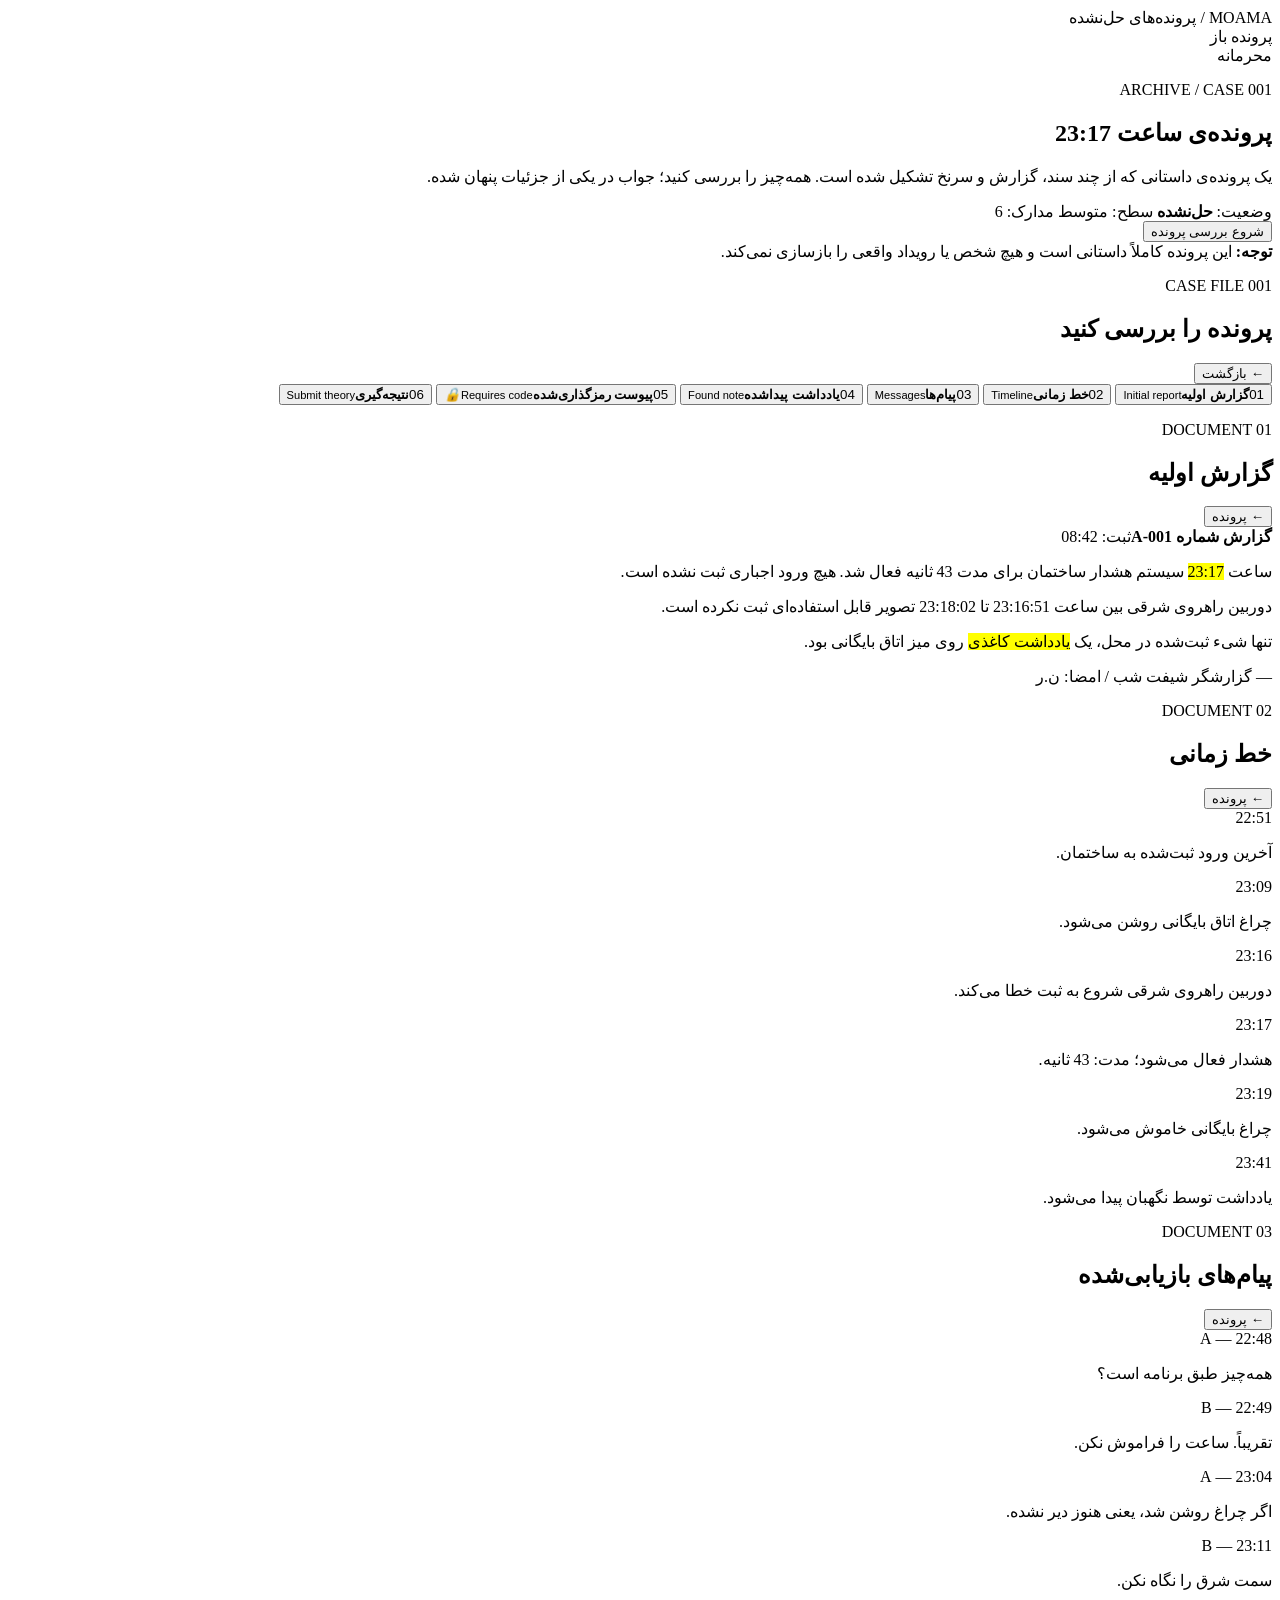
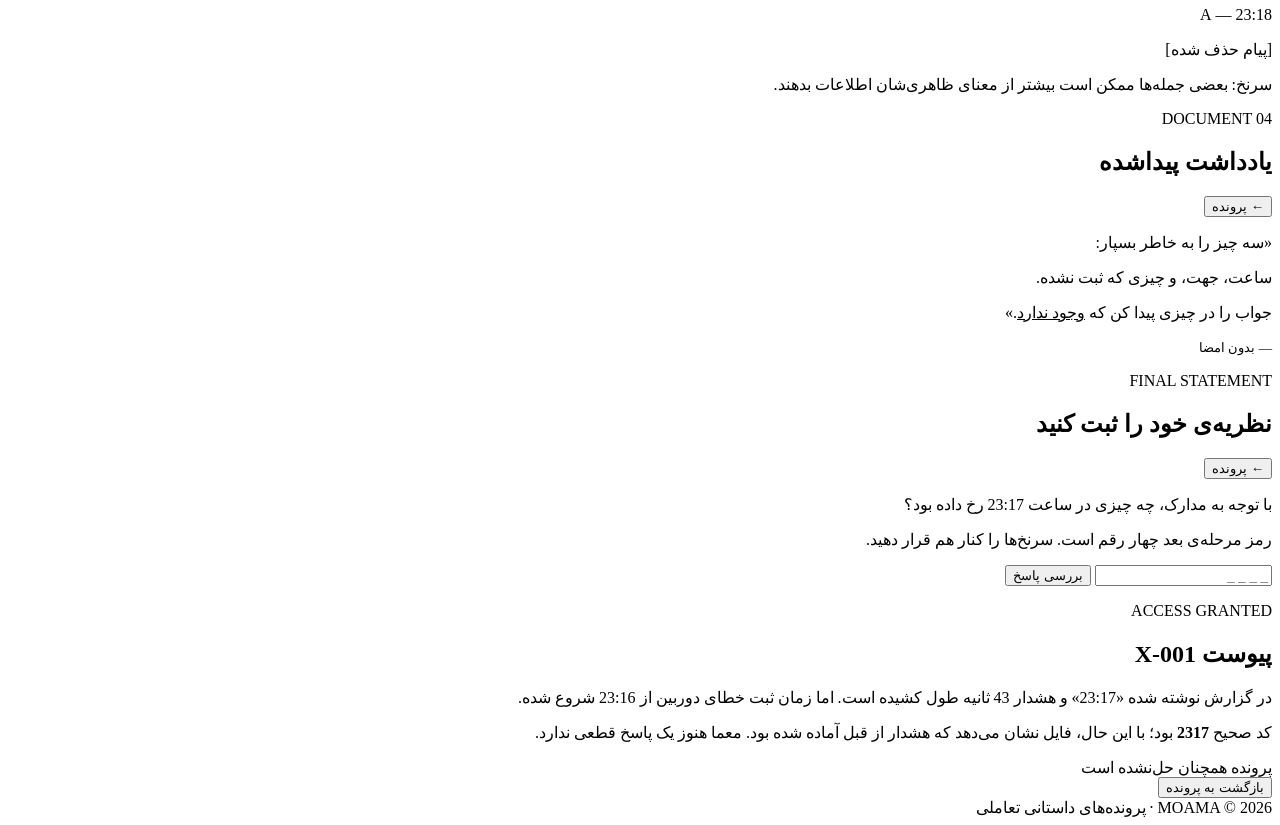
==== index.html @ ef878d6c "Create main case-file game page" ====
<!doctype html>
<html lang="fa" dir="rtl">
<head>
  <meta charset="utf-8">
  <meta name="viewport" content="width=device-width, initial-scale=1">
  <meta name="theme-color" content="#0b0d10">
  <title>معمای حل‌نشده — پرونده 001</title>
  <link rel="stylesheet" href="assets/css/style.css">
</head>
<body>
  <div class="noise"></div>
  <header class="topbar">
    <div class="brand">MOAMA<span> / پرونده‌های حل‌نشده</span></div>
    <div class="case-status"><i></i> پرونده باز</div>
  </header>

  <main class="app">
    <section id="home" class="view active">
      <div class="folder-hero">
        <div class="stamp">محرمانه</div>
        <p class="eyebrow">ARCHIVE / CASE 001</p>
        <h1>پرونده‌ی <strong>ساعت 23:17</strong></h1>
        <p class="lead">یک پرونده‌ی داستانی که از چند سند، گزارش و سرنخ تشکیل شده است. همه‌چیز را بررسی کنید؛ جواب در یکی از جزئیات پنهان شده.</p>
        <div class="case-meta">
          <span>وضعیت: <b>حل‌نشده</b></span>
          <span>سطح: متوسط</span>
          <span>مدارک: 6</span>
        </div>
        <button class="primary" data-open="overview">شروع بررسی پرونده</button>
      </div>
      <div class="warning"><b>توجه:</b> این پرونده کاملاً داستانی است و هیچ شخص یا رویداد واقعی را بازسازی نمی‌کند.</div>
    </section>

    <section id="overview" class="view">
      <div class="section-head"><div><p class="eyebrow">CASE FILE 001</p><h2>پرونده را بررسی کنید</h2></div><button class="ghost" data-open="home">← بازگشت</button></div>
      <div class="evidence-grid">
        <button class="evidence" data-open="report"><span>01</span><b>گزارش اولیه</b><small>Initial report</small></button>
        <button class="evidence" data-open="timeline"><span>02</span><b>خط زمانی</b><small>Timeline</small></button>
        <button class="evidence" data-open="messages"><span>03</span><b>پیام‌ها</b><small>Messages</small></button>
        <button class="evidence" data-open="photo"><span>04</span><b>یادداشت پیدا‌شده</b><small>Found note</small></button>
        <button class="evidence locked" id="lockedEvidence"><span>05</span><b>پیوست رمزگذاری‌شده</b><small>Requires code</small><em>🔒</em></button>
        <button class="evidence" data-open="solve"><span>06</span><b>نتیجه‌گیری</b><small>Submit theory</small></button>
      </div>
    </section>

    <section id="report" class="view document-view">
      <div class="section-head"><div><p class="eyebrow">DOCUMENT 01</p><h2>گزارش اولیه</h2></div><button class="ghost" data-open="overview">← پرونده</button></div>
      <article class="paper"><div class="paper-head"><b>گزارش شماره 001-A</b><span>ثبت: 08:42</span></div>
        <p>ساعت <mark>23:17</mark> سیستم هشدار ساختمان برای مدت 43 ثانیه فعال شد. هیچ ورود اجباری ثبت نشده است.</p>
        <p>دوربین راهروی شرقی بین ساعت 23:16:51 تا 23:18:02 تصویر قابل استفاده‌ای ثبت نکرده است.</p>
        <p>تنها شیء ثبت‌شده در محل، یک <mark>یادداشت کاغذی</mark> روی میز اتاق بایگانی بود.</p>
        <div class="signature">— گزارشگر شیفت شب / امضا: ن.ر</div>
      </article>
    </section>

    <section id="timeline" class="view">
      <div class="section-head"><div><p class="eyebrow">DOCUMENT 02</p><h2>خط زمانی</h2></div><button class="ghost" data-open="overview">← پرونده</button></div>
      <div class="timeline">
        <div><time>22:51</time><p>آخرین ورود ثبت‌شده به ساختمان.</p></div>
        <div><time>23:09</time><p>چراغ اتاق بایگانی روشن می‌شود.</p></div>
        <div><time>23:16</time><p>دوربین راهروی شرقی شروع به ثبت خطا می‌کند.</p></div>
        <div class="important"><time>23:17</time><p>هشدار فعال می‌شود؛ مدت: 43 ثانیه.</p></div>
        <div><time>23:19</time><p>چراغ بایگانی خاموش می‌شود.</p></div>
        <div><time>23:41</time><p>یادداشت توسط نگهبان پیدا می‌شود.</p></div>
      </div>
    </section>

    <section id="messages" class="view">
      <div class="section-head"><div><p class="eyebrow">DOCUMENT 03</p><h2>پیام‌های بازیابی‌شده</h2></div><button class="ghost" data-open="overview">← پرونده</button></div>
      <div class="chat">
        <div class="msg"><span>22:48 — A</span><p>همه‌چیز طبق برنامه است؟</p></div>
        <div class="msg reply"><span>22:49 — B</span><p>تقریباً. ساعت را فراموش نکن.</p></div>
        <div class="msg"><span>23:04 — A</span><p>اگر چراغ روشن شد، یعنی هنوز دیر نشده.</p></div>
        <div class="msg reply"><span>23:11 — B</span><p>سمت شرق را نگاه نکن.</p></div>
        <div class="msg deleted"><span>23:18 — A</span><p>[پیام حذف شده]</p></div>
      </div>
      <p class="hint">سرنخ: بعضی جمله‌ها ممکن است بیشتر از معنای ظاهری‌شان اطلاعات بدهند.</p>
    </section>

    <section id="photo" class="view">
      <div class="section-head"><div><p class="eyebrow">DOCUMENT 04</p><h2>یادداشت پیدا‌شده</h2></div><button class="ghost" data-open="overview">← پرونده</button></div>
      <div class="note-card">
        <div class="hand-note">
          <p>«سه چیز را به خاطر بسپار:</p>
          <p>ساعت، جهت، و چیزی که ثبت نشده.</p>
          <p>جواب را در چیزی پیدا کن که <u>وجود ندارد</u>.»</p>
          <small>— بدون امضا</small>
        </div>
      </div>
    </section>

    <section id="solve" class="view">
      <div class="section-head"><div><p class="eyebrow">FINAL STATEMENT</p><h2>نظریه‌ی خود را ثبت کنید</h2></div><button class="ghost" data-open="overview">← پرونده</button></div>
      <div class="solve-box">
        <p>با توجه به مدارک، چه چیزی در ساعت 23:17 رخ داده بود؟</p>
        <p class="muted">رمز مرحله‌ی بعد چهار رقم است. سرنخ‌ها را کنار هم قرار دهید.</p>
        <input id="answer" inputmode="numeric" maxlength="4" placeholder="_ _ _ _" autocomplete="off">
        <button class="primary" id="submitAnswer">بررسی پاسخ</button>
        <div id="result" class="result" aria-live="polite"></div>
      </div>
    </section>

    <section id="secret" class="view">
      <div class="secret-screen">
        <p class="eyebrow">ACCESS GRANTED</p>
        <h2>پیوست 001-X</h2>
        <p>در گزارش نوشته شده «23:17» و هشدار 43 ثانیه طول کشیده است. اما زمان ثبت خطای دوربین از 23:16 شروع شده.</p>
        <p>کد صحیح <b>2317</b> بود؛ با این حال، فایل نشان می‌دهد که هشدار از قبل آماده شده بود. معما هنوز یک پاسخ قطعی ندارد.</p>
        <div class="final-stamp">پرونده همچنان حل‌نشده است</div>
        <button class="ghost" data-open="overview">بازگشت به پرونده</button>
      </div>
    </section>
  </main>

  <footer>MOAMA © 2026 · پرونده‌های داستانی تعاملی</footer>
  <script src="assets/js/app.js"></script>
</body>
</html>
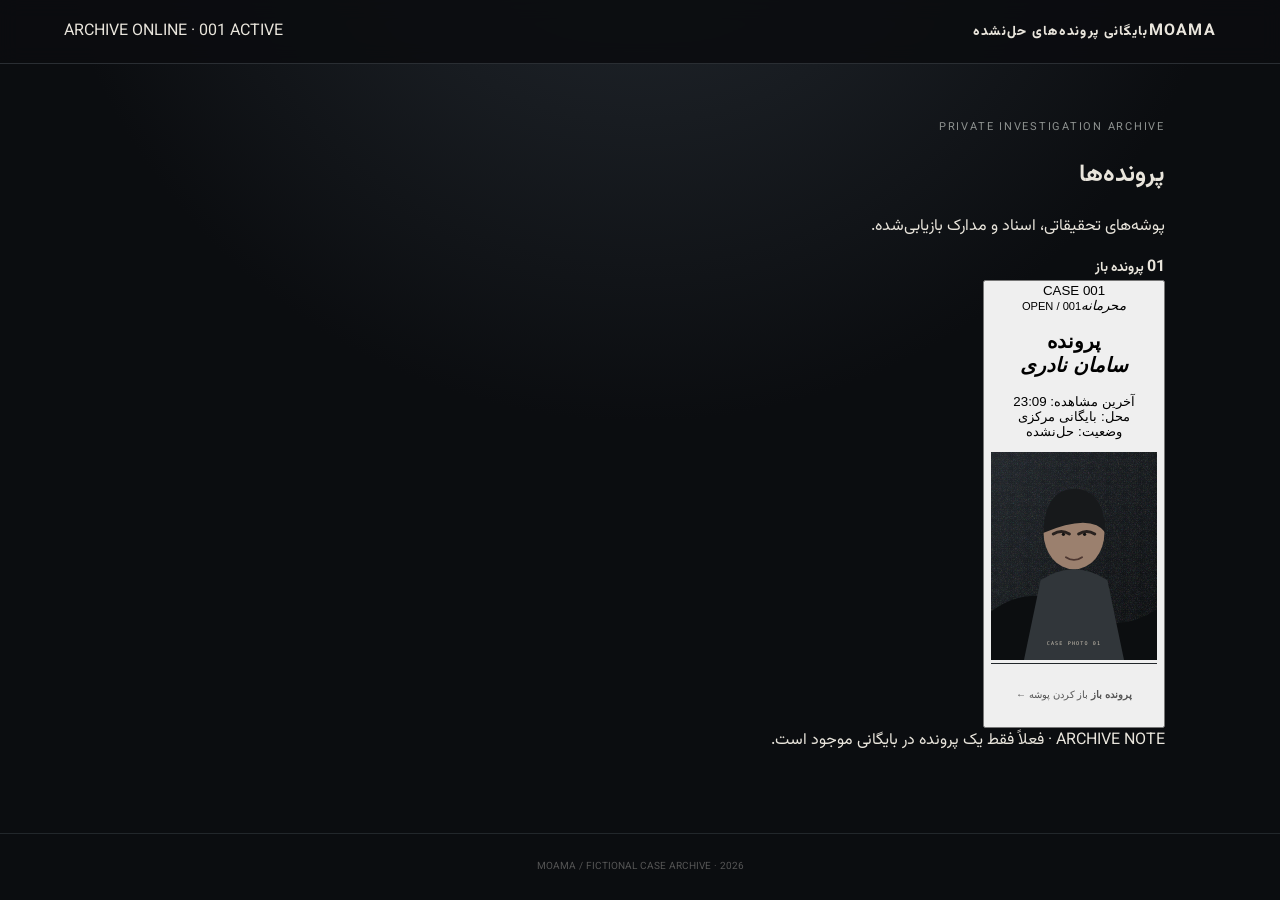
==== commit 93431ff0: "Rebuild MOAMA as a folder-based case archive" ====
--- a/index.html
+++ b/index.html
@@ -1,118 +1,13 @@
-<!doctype html>
-<html lang="fa" dir="rtl">
-<head>
-  <meta charset="utf-8">
-  <meta name="viewport" content="width=device-width, initial-scale=1">
-  <meta name="theme-color" content="#0b0d10">
-  <title>معمای حل‌نشده — پرونده 001</title>
-  <link rel="stylesheet" href="assets/css/style.css">
-</head>
-<body>
-  <div class="noise"></div>
-  <header class="topbar">
-    <div class="brand">MOAMA<span> / پرونده‌های حل‌نشده</span></div>
-    <div class="case-status"><i></i> پرونده باز</div>
-  </header>
-
-  <main class="app">
-    <section id="home" class="view active">
-      <div class="folder-hero">
-        <div class="stamp">محرمانه</div>
-        <p class="eyebrow">ARCHIVE / CASE 001</p>
-        <h1>پرونده‌ی <strong>ساعت 23:17</strong></h1>
-        <p class="lead">یک پرونده‌ی داستانی که از چند سند، گزارش و سرنخ تشکیل شده است. همه‌چیز را بررسی کنید؛ جواب در یکی از جزئیات پنهان شده.</p>
-        <div class="case-meta">
-          <span>وضعیت: <b>حل‌نشده</b></span>
-          <span>سطح: متوسط</span>
-          <span>مدارک: 6</span>
-        </div>
-        <button class="primary" data-open="overview">شروع بررسی پرونده</button>
-      </div>
-      <div class="warning"><b>توجه:</b> این پرونده کاملاً داستانی است و هیچ شخص یا رویداد واقعی را بازسازی نمی‌کند.</div>
-    </section>
-
-    <section id="overview" class="view">
-      <div class="section-head"><div><p class="eyebrow">CASE FILE 001</p><h2>پرونده را بررسی کنید</h2></div><button class="ghost" data-open="home">← بازگشت</button></div>
-      <div class="evidence-grid">
-        <button class="evidence" data-open="report"><span>01</span><b>گزارش اولیه</b><small>Initial report</small></button>
-        <button class="evidence" data-open="timeline"><span>02</span><b>خط زمانی</b><small>Timeline</small></button>
-        <button class="evidence" data-open="messages"><span>03</span><b>پیام‌ها</b><small>Messages</small></button>
-        <button class="evidence" data-open="photo"><span>04</span><b>یادداشت پیدا‌شده</b><small>Found note</small></button>
-        <button class="evidence locked" id="lockedEvidence"><span>05</span><b>پیوست رمزگذاری‌شده</b><small>Requires code</small><em>🔒</em></button>
-        <button class="evidence" data-open="solve"><span>06</span><b>نتیجه‌گیری</b><small>Submit theory</small></button>
-      </div>
-    </section>
-
-    <section id="report" class="view document-view">
-      <div class="section-head"><div><p class="eyebrow">DOCUMENT 01</p><h2>گزارش اولیه</h2></div><button class="ghost" data-open="overview">← پرونده</button></div>
-      <article class="paper"><div class="paper-head"><b>گزارش شماره 001-A</b><span>ثبت: 08:42</span></div>
-        <p>ساعت <mark>23:17</mark> سیستم هشدار ساختمان برای مدت 43 ثانیه فعال شد. هیچ ورود اجباری ثبت نشده است.</p>
-        <p>دوربین راهروی شرقی بین ساعت 23:16:51 تا 23:18:02 تصویر قابل استفاده‌ای ثبت نکرده است.</p>
-        <p>تنها شیء ثبت‌شده در محل، یک <mark>یادداشت کاغذی</mark> روی میز اتاق بایگانی بود.</p>
-        <div class="signature">— گزارشگر شیفت شب / امضا: ن.ر</div>
-      </article>
-    </section>
-
-    <section id="timeline" class="view">
-      <div class="section-head"><div><p class="eyebrow">DOCUMENT 02</p><h2>خط زمانی</h2></div><button class="ghost" data-open="overview">← پرونده</button></div>
-      <div class="timeline">
-        <div><time>22:51</time><p>آخرین ورود ثبت‌شده به ساختمان.</p></div>
-        <div><time>23:09</time><p>چراغ اتاق بایگانی روشن می‌شود.</p></div>
-        <div><time>23:16</time><p>دوربین راهروی شرقی شروع به ثبت خطا می‌کند.</p></div>
-        <div class="important"><time>23:17</time><p>هشدار فعال می‌شود؛ مدت: 43 ثانیه.</p></div>
-        <div><time>23:19</time><p>چراغ بایگانی خاموش می‌شود.</p></div>
-        <div><time>23:41</time><p>یادداشت توسط نگهبان پیدا می‌شود.</p></div>
-      </div>
-    </section>
-
-    <section id="messages" class="view">
-      <div class="section-head"><div><p class="eyebrow">DOCUMENT 03</p><h2>پیام‌های بازیابی‌شده</h2></div><button class="ghost" data-open="overview">← پرونده</button></div>
-      <div class="chat">
-        <div class="msg"><span>22:48 — A</span><p>همه‌چیز طبق برنامه است؟</p></div>
-        <div class="msg reply"><span>22:49 — B</span><p>تقریباً. ساعت را فراموش نکن.</p></div>
-        <div class="msg"><span>23:04 — A</span><p>اگر چراغ روشن شد، یعنی هنوز دیر نشده.</p></div>
-        <div class="msg reply"><span>23:11 — B</span><p>سمت شرق را نگاه نکن.</p></div>
-        <div class="msg deleted"><span>23:18 — A</span><p>[پیام حذف شده]</p></div>
-      </div>
-      <p class="hint">سرنخ: بعضی جمله‌ها ممکن است بیشتر از معنای ظاهری‌شان اطلاعات بدهند.</p>
-    </section>
-
-    <section id="photo" class="view">
-      <div class="section-head"><div><p class="eyebrow">DOCUMENT 04</p><h2>یادداشت پیدا‌شده</h2></div><button class="ghost" data-open="overview">← پرونده</button></div>
-      <div class="note-card">
-        <div class="hand-note">
-          <p>«سه چیز را به خاطر بسپار:</p>
-          <p>ساعت، جهت، و چیزی که ثبت نشده.</p>
-          <p>جواب را در چیزی پیدا کن که <u>وجود ندارد</u>.»</p>
-          <small>— بدون امضا</small>
-        </div>
-      </div>
-    </section>
-
-    <section id="solve" class="view">
-      <div class="section-head"><div><p class="eyebrow">FINAL STATEMENT</p><h2>نظریه‌ی خود را ثبت کنید</h2></div><button class="ghost" data-open="overview">← پرونده</button></div>
-      <div class="solve-box">
-        <p>با توجه به مدارک، چه چیزی در ساعت 23:17 رخ داده بود؟</p>
-        <p class="muted">رمز مرحله‌ی بعد چهار رقم است. سرنخ‌ها را کنار هم قرار دهید.</p>
-        <input id="answer" inputmode="numeric" maxlength="4" placeholder="_ _ _ _" autocomplete="off">
-        <button class="primary" id="submitAnswer">بررسی پاسخ</button>
-        <div id="result" class="result" aria-live="polite"></div>
-      </div>
-    </section>
-
-    <section id="secret" class="view">
-      <div class="secret-screen">
-        <p class="eyebrow">ACCESS GRANTED</p>
-        <h2>پیوست 001-X</h2>
-        <p>در گزارش نوشته شده «23:17» و هشدار 43 ثانیه طول کشیده است. اما زمان ثبت خطای دوربین از 23:16 شروع شده.</p>
-        <p>کد صحیح <b>2317</b> بود؛ با این حال، فایل نشان می‌دهد که هشدار از قبل آماده شده بود. معما هنوز یک پاسخ قطعی ندارد.</p>
-        <div class="final-stamp">پرونده همچنان حل‌نشده است</div>
-        <button class="ghost" data-open="overview">بازگشت به پرونده</button>
-      </div>
-    </section>
-  </main>
-
-  <footer>MOAMA © 2026 · پرونده‌های داستانی تعاملی</footer>
-  <script src="assets/js/app.js"></script>
-</body>
-</html>
+<!doctype html><html lang="fa" dir="rtl"><head><meta charset="utf-8"><meta name="viewport" content="width=device-width,initial-scale=1"><title>MOAMA — بایگانی پرونده‌ها</title><link rel="stylesheet" href="assets/css/style.css"></head><body><header class="topbar"><div class="brand"><b>MOAMA</b><small>بایگانی پرونده‌های حل‌نشده</small></div><span>ARCHIVE ONLINE · 001 ACTIVE</span></header><main class="app">
+<section id="archive" class="view active"><div class="archive-head"><div><p class="eyebrow">PRIVATE INVESTIGATION ARCHIVE</p><h1>پرونده‌ها</h1><p>پوشه‌های تحقیقاتی، اسناد و مدارک بازیابی‌شده.</p></div><strong>01<small> پرونده باز</small></strong></div><div class="folders"><button class="folder-card" data-open="case"><div class="folder-tab">CASE 001</div><div class="folder-cover"><i>محرمانه</i><small>001 / OPEN</small><h2>پرونده<br><em>سامان نادری</em></h2><p>آخرین مشاهده: 23:09<br>محل: بایگانی مرکزی<br>وضعیت: حل‌نشده</p><img src="assets/images/missing-person.svg" alt="تصویر پرونده"><footer><b>پرونده باز</b> باز کردن پوشه ←</footer></div></button></div><div class="archive-note">ARCHIVE NOTE · فعلاً فقط یک پرونده در بایگانی موجود است.</div></section>
+<section id="case" class="view"><div class="case-toolbar"><button data-open="archive">← بایگانی</button><span>CASE 001 / INVESTIGATION MODE</span><b>محرمانه</b></div><div class="case-header"><div><p class="eyebrow">CASE FILE / 001</p><h1>پرونده سامان نادری</h1><p>سامان نادری، کارمند شیفت شب، پس از آخرین ثبت ورودش دیگر در ساختمان دیده نشد.</p></div><div class="case-id">STATUS<strong>UNSOLVED</strong><small>آخرین بروزرسانی 08:42</small></div></div><div class="case-layout"><aside class="case-nav"><b>پرونده 001</b><button data-open="overview">01 · نمای کلی</button><button data-open="report">02 · گزارش اصلی</button><button data-open="evidence">03 · مدارک و تصاویر</button><button data-open="timeline">04 · خط زمانی</button><button data-open="statements">05 · اظهارات</button><button data-open="messages">06 · پیام‌ها</button><button data-open="people">07 · افراد مرتبط</button><button class="final" data-open="solve">08 · ثبت نظریه</button></aside><div class="case-content">
+<section id="overview" class="case-view active"><div class="overview"><article class="paper"><small>CASE 001 / ORIGINAL FILE</small><h2>یادداشت بازپرس</h2><p>سامان نادری، ۳۴ ساله، مسئول شیفت شب بایگانی مرکزی بود. ساعت ۲۳:۰۹ آخرین ورود معتبر او ثبت شد. یازده دقیقه بعد، دوربین راهروی شرقی برای ۷۱ ثانیه از کار افتاد.</p><p>وقتی نگهبان به اتاق رسید، در قفل نبود؛ چراغ روشن بود؛ میز مرتب بود؛ اما سامان آنجا نبود.</p><blockquote>«اگر چیزی را پیدا نمی‌کنید، اول ببینید چه کسی می‌خواسته آن را پیدا نکنید.»</blockquote><b>بازپرس پرونده · ن.ر.</b></article><div><figure class="photo-card"><span>SUBJECT / LAST KNOWN PHOTO</span><img src="assets/images/missing-person.svg" alt="تصویر سامان نادری"><figcaption>سامان نادری · آخرین تصویر ثبت‌شده</figcaption></figure><figure class="photo-card scene"><span>SCENE PHOTO</span><img src="assets/images/evidence-room.svg" alt="نمای اتاق بایگانی"></figure></div></div><div class="clues"><b>سرنخ‌های مهم</b><span>23:17</span><span>دوربین شرقی</span><span>کلید یدکی</span><span>پیام حذف‌شده</span></div></section>
+<section id="report" class="case-view"><h2>گزارش اصلی حادثه</h2><article class="paper large"><small>DOCUMENT 02 · ORIGINAL</small><p>در ساعت ۲۳:۱۷ سیستم هشدار ساختمان به مدت ۴۳ ثانیه فعال شد. هیچ ورود اجباری ثبت نشده است.</p><p>دوربین شرقی از ۲۳:۱۶:۵۱ تا ۲۳:۱۸:۰۲ تصویر قابل استفاده‌ای نداشت. لاگ سیستم می‌گوید فرمان قطع از شبکه داخلی صادر شده است.</p><p>روی میز، برگه‌ای با سه کلمه پیدا شد: «شرق / کلید / دیر».</p><p>یک کلید یدکی از جعبه نگهبانی کم شده بود و دفتر تحویل آن برای همان شب خالی است.</p><div class="redacted">بخش محرمانه · نام کاربر سیستم [████████]</div></article></section>
+<section id="evidence" class="case-view"><h2>مدارک و تصاویر</h2><div class="evidence-board"><figure><img src="assets/images/evidence-room.svg"><figcaption>A-01 · اتاق بایگانی · 23:44</figcaption></figure><article><small>B-02 / NOTE</small><h3>یادداشت روی میز</h3><p>شرق<br>کلید<br>دیر</p></article><article><small>C-03 / KEY LOG</small><h3>دفتر تحویل کلید</h3><p>23:02 · کلید یدکی · امضا: —</p><p>23:31 · بازگشت · ثبت نشده</p></article><article class="dark"><small>D-04 / SYSTEM</small><h3>لاگ شبکه</h3><code>23:16:51 CAM-EAST OFFLINE<br>23:17:04 ALARM ACTIVE<br>23:18:02 CAM-EAST ONLINE</code></article></div></section>
+<section id="timeline" class="case-view"><h2>خط زمانی بازسازی‌شده</h2><div class="timeline"><p><b>22:51</b> آخرین ورود سامان</p><p><b>23:02</b> کلید یدکی خارج می‌شود</p><p><b>23:09</b> چراغ بایگانی روشن می‌شود</p><p class="alert"><b>23:16:51</b> دوربین شرقی قطع می‌شود</p><p class="alert"><b>23:17</b> هشدار فعال می‌شود</p><p><b>23:18:02</b> دوربین آنلاین می‌شود</p><p><b>23:41</b> نگهبان وارد اتاق می‌شود</p></div></section>
+<section id="statements" class="case-view"><h2>اظهارات ثبت‌شده</h2><div class="cards"><article><b>نادر کاظمی</b><small>نگهبان شب</small><p>می‌گوید هنگام هشدار در اتاق نگهبانی بوده و درباره کلید یدکی چیزی نمی‌داند.</p></article><article><b>لیلا مرادی</b><small>کارمند بایگانی</small><p>می‌گوید ساعت ۲۲:۴۰ ساختمان را ترک کرده و خروجش در دوربین ثبت شده است.</p></article><article><b>پیمان فرهمند</b><small>مسئول سیستم</small><p>می‌گوید قطع دوربین می‌تواند خطای شبکه باشد و هنگام هشدار پنل را دیده است.</p></article></div></section>
+<section id="messages" class="case-view"><h2>پیام‌های بازیابی‌شده</h2><div class="chat"><p>22:48 / سامان · همه‌چیز طبق برنامه است؟</p><p>22:49 / مخاطب ناشناس · تقریباً. ساعت را فراموش نکن.</p><p>23:04 / سامان · اگر چراغ روشن شد، یعنی هنوز دیر نشده.</p><p>23:11 / مخاطب ناشناس · سمت شرق را نگاه نکن.</p><p class="deleted">23:18 / سامان · [پیام حذف شده]</p></div></section>
+<section id="people" class="case-view"><h2>افراد مرتبط</h2><div class="cards"><article><b>نادر کاظمی</b><small>نگهبان شب</small><p>دسترسی فیزیکی به ساختمان و جعبه کلیدها.</p></article><article><b>لیلا مرادی</b><small>کارمند بایگانی</small><p>با سامان در همان بخش کار می‌کرد.</p></article><article><b>پیمان فرهمند</b><small>مسئول سیستم</small><p>دسترسی فنی به شبکه و دوربین‌ها.</p></article></div></section>
+<section id="solve" class="case-view"><div class="final"><small>FINAL THEORY / 001</small><h2>چه کسی پشت ماجراست؟</h2><p>پاسخ باید شامل نام فرد و دلیل یا عمل او باشد. عدد به‌تنهایی کافی نیست.</p><textarea id="answer" rows="5" placeholder="نظریه‌ی خود را بنویس..."></textarea><button class="primary" id="submitAnswer">ثبت نظریه</button><div id="result"></div></div></section>
+<section id="resolved" class="case-view"><div class="resolution"><span>CASE ANALYSIS COMPLETE</span><div>✓</div><h2>نظریه با شواهد سازگار است.</h2><p>تحلیل شما با زمان‌بندی، دسترسی‌ها و مدارک دیجیتال پرونده بیشترین سازگاری را دارد.</p><button data-open="archive">بازگشت به بایگانی</button></div></section>
+</div></div></section></main><footer>MOAMA / FICTIONAL CASE ARCHIVE · 2026</footer><script src="assets/js/app.js"></script></body></html>
--- a/assets/css/style.css
+++ b/assets/css/style.css
@@ -0,0 +1,2 @@
+@import url('https://fonts.googleapis.com/css2?family=Vazirmatn:wght@400;500;600;700;800&display=swap');
+*{box-sizing:border-box}html,body{margin:0;min-height:100%;font-family:Vazirmatn,Tahoma,sans-serif;background:#0b0d10;color:#e9e5dc}body{background-image:radial-gradient(circle at 50% -20%,#252b32 0,#0b0d10 48%);overflow-x:hidden}.noise{position:fixed;inset:0;pointer-events:none;opacity:.035;background-image:url("data:image/svg+xml,%3Csvg viewBox='0 0 180 180' xmlns='http://www.w3.org/2000/svg'%3E%3Cfilter id='n'%3E%3CfeTurbulence type='fractalNoise' baseFrequency='.9' numOctaves='4' stitchTiles='stitch'/%3E%3C/filter%3E%3Crect width='100%25' height='100%25' filter='url(%23n)' opacity='.7'/%3E%3C/svg%3E")}.topbar{height:64px;border-bottom:1px solid #2a2e33;display:flex;align-items:center;justify-content:space-between;padding:0 clamp(18px,5vw,70px);background:#0b0d10e8;backdrop-filter:blur(10px);position:sticky;top:0;z-index:10}.brand{font-weight:800;letter-spacing:.08em}.brand span{font-size:12px;color:#8d918f;font-weight:500;letter-spacing:0}.case-status{font-size:12px;color:#a9ada8}.case-status i{display:inline-block;width:7px;height:7px;border-radius:50%;background:#b69b62;margin-left:7px;box-shadow:0 0 10px #b69b62}.app{width:min(1050px,92%);margin:0 auto;padding:55px 0 80px}.view{display:none;animation:appear .3s ease}.view.active{display:block}@keyframes appear{from{opacity:0;transform:translateY(8px)}to{opacity:1;transform:none}}.folder-hero{position:relative;border:1px solid #353a40;background:linear-gradient(135deg,#15191d,#101316);padding:clamp(28px,6vw,70px);border-radius:4px;box-shadow:0 25px 80px #0006;overflow:hidden}.folder-hero:before{content:"CASE 001";position:absolute;left:-25px;bottom:20px;transform:rotate(90deg);color:#ffffff0a;font-size:70px;font-weight:800}.stamp{position:absolute;left:32px;top:30px;border:2px solid #806d49;color:#a99060;padding:7px 12px;font-size:11px;transform:rotate(-7deg);letter-spacing:.08em}.eyebrow{font-size:11px;letter-spacing:.16em;color:#8d918f;margin:0 0 12px;text-transform:uppercase}.folder-hero h1{font-size:clamp(32px,6vw,62px);line-height:1.25;margin:0 0 20px;font-weight:500}.folder-hero h1 strong{font-weight:800;color:#f0e8d9}.lead{max-width:700px;color:#aeb2b0;line-height:2;font-size:15px}.case-meta{display:flex;gap:25px;flex-wrap:wrap;border-top:1px solid #2c3035;border-bottom:1px solid #2c3035;padding:16px 0;margin:30px 0;color:#878c89;font-size:12px}.case-meta b{color:#b7a06e}.primary,.ghost{font-family:inherit;cursor:pointer;border-radius:3px;padding:12px 20px;font-weight:700;transition:.2s}.primary{background:#d9d0bd;color:#111;border:1px solid #e7dfce}.primary:hover{background:#fff}.ghost{background:transparent;color:#aaa;border:1px solid #383d42}.ghost:hover{color:#eee;border-color:#70757a}.warning{font-size:11px;color:#777d7a;margin-top:16px}.section-head{display:flex;justify-content:space-between;align-items:end;border-bottom:1px solid #30353a;padding-bottom:20px;margin-bottom:25px}.section-head h2{margin:0;font-size:30px}.evidence-grid{display:grid;grid-template-columns:repeat(3,1fr);gap:12px}.evidence{position:relative;text-align:right;background:#111519;border:1px solid #2d3338;color:#ddd;padding:25px;min-height:135px;cursor:pointer;transition:.2s;font-family:inherit}.evidence:hover{border-color:#777d7a;transform:translateY(-2px);background:#151a1e}.evidence span{display:block;color:#777;font:11px monospace;margin-bottom:20px}.evidence b{display:block;font-size:16px}.evidence small{color:#777;font-size:10px}.evidence em{position:absolute;left:18px;bottom:18px;font-style:normal}.locked{opacity:.65}.paper{background:#e5dfd2;color:#222;padding:clamp(25px,5vw,55px);max-width:780px;margin:auto;box-shadow:0 20px 70px #0007;line-height:2.1}.paper-head{display:flex;justify-content:space-between;border-bottom:1px solid #999;padding-bottom:15px;margin-bottom:30px;font-size:12px}.paper mark{background:#cfc4a6;padding:1px 4px}.signature{margin-top:45px;font-size:12px;color:#555}.timeline{border-right:2px solid #444;margin-right:20px;padding-right:30px}.timeline>div{position:relative;padding:0 0 30px}.timeline>div:before{content:"";position:absolute;right:-37px;top:4px;width:10px;height:10px;border:2px solid #777;background:#0b0d10;border-radius:50%}.timeline .important:before{background:#b69b62;border-color:#b69b62}.timeline time{font:700 13px monospace;color:#b69b62}.timeline p{margin:5px 0;color:#b1b5b2}.chat{display:grid;gap:10px;max-width:700px}.msg{border:1px solid #2d3338;background:#14181c;padding:14px 18px;border-radius:3px;width:75%}.msg.reply{margin-right:auto;background:#181d20}.msg span{font:10px monospace;color:#777}.msg p{margin:7px 0 0}.deleted{opacity:.55;border-style:dashed}.hint,.muted{color:#777;font-size:12px}.note-card{max-width:650px;margin:auto;padding:35px;background:#1a1711;border:1px solid #393126;transform:rotate(-.5deg);box-shadow:0 20px 70px #0008}.hand-note{background:#d9c99f;color:#2c261b;padding:45px 35px;min-height:310px;box-shadow:inset 0 0 35px #0002;font-family:Georgia,serif;font-size:20px;line-height:2.2}.hand-note small{display:block;margin-top:40px}.solve-box{max-width:600px;margin:50px auto;text-align:center;border:1px solid #30353a;padding:40px;background:#111519}.solve-box p{line-height:1.9}.solve-box input{display:block;width:180px;margin:30px auto 15px;background:#0b0d10;border:1px solid #50565b;color:#eee;padding:14px;text-align:center;font:700 25px monospace;letter-spacing:8px}.result{margin-top:20px;min-height:24px;color:#b69b62}.secret-screen{text-align:center;border:1px solid #7b6743;padding:clamp(35px,8vw,80px);background:radial-gradient(circle,#211e17,#101214)}.secret-screen h2{font-size:42px}.secret-screen p{max-width:650px;margin:20px auto;line-height:2;color:#b7b8b4}.final-stamp{display:inline-block;border:2px solid #8d7044;color:#b69b62;padding:12px 18px;margin:25px 0;transform:rotate(-3deg)}footer{text-align:center;border-top:1px solid #22272b;padding:25px;color:#555;font-size:10px}@media(max-width:700px){.evidence-grid{grid-template-columns:1fr}.stamp{position:static;display:inline-block;margin-bottom:25px}.folder-hero h1{font-size:34px}.topbar{padding:0 15px}.brand span{display:none}.msg{width:90%}.section-head{align-items:center}.section-head h2{font-size:23px}}
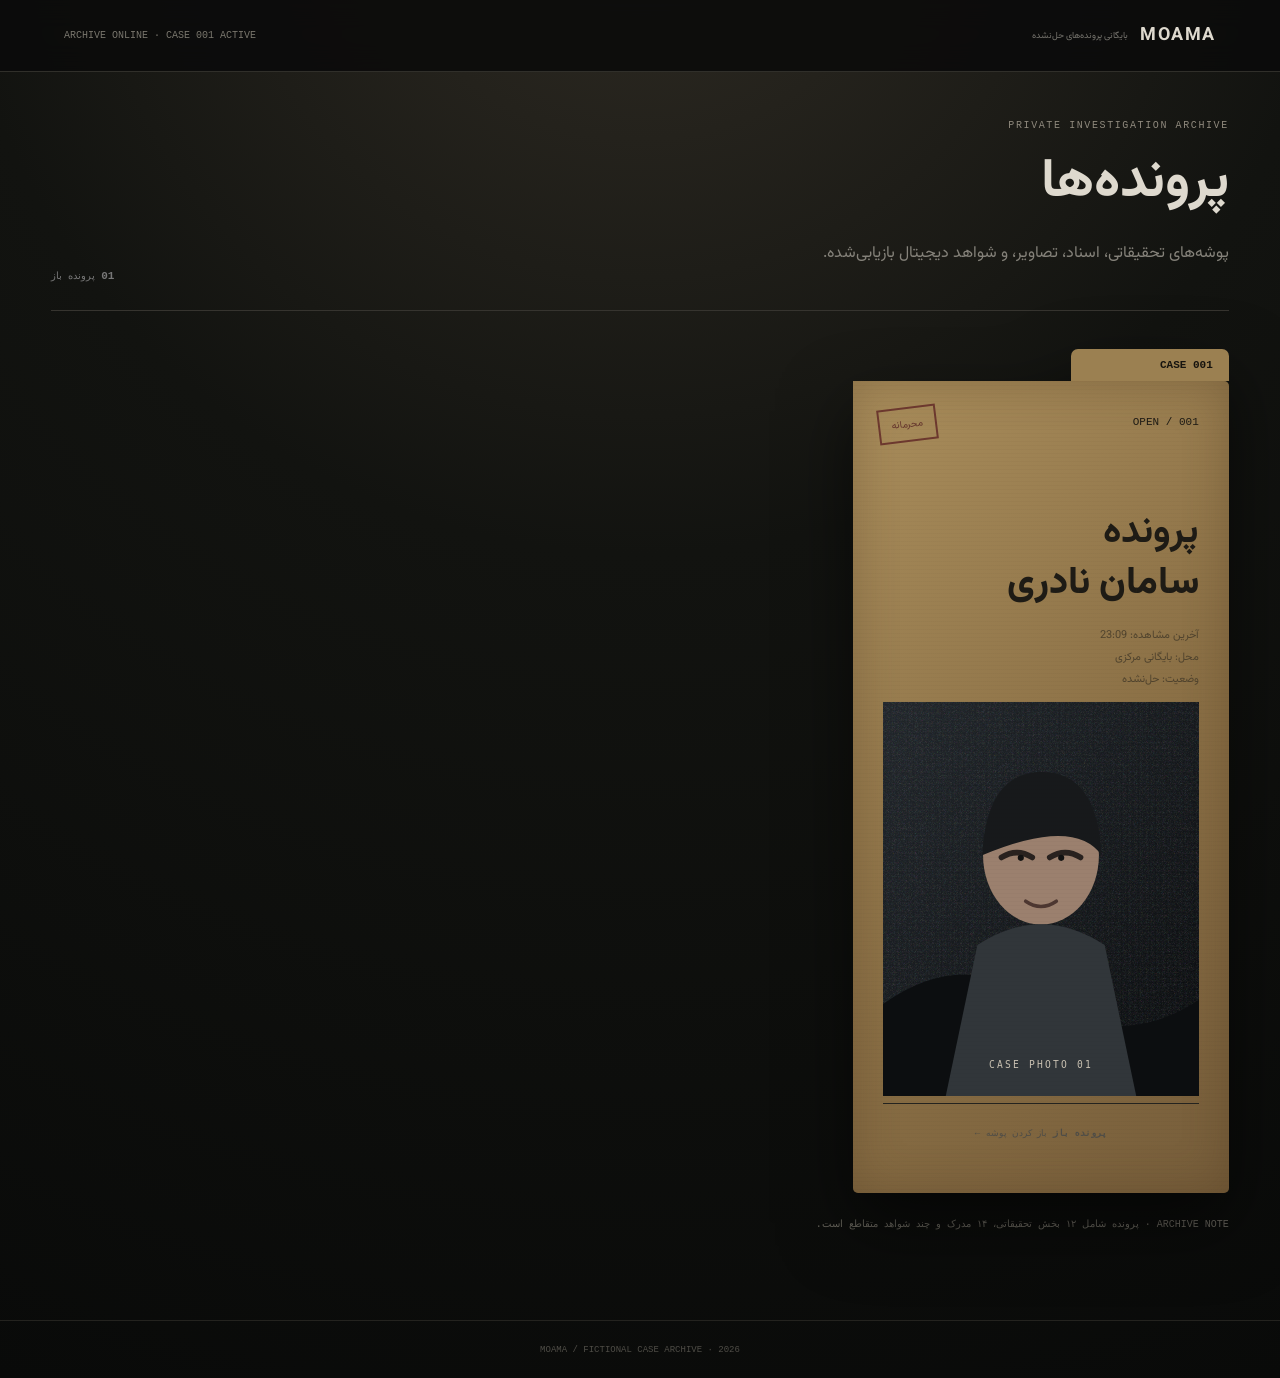
==== commit 7f2a36de: "Expand case file with CCTV, map, digital forensics and investigation tools" ====
--- a/index.html
+++ b/index.html
@@ -1,13 +1,54 @@
-<!doctype html><html lang="fa" dir="rtl"><head><meta charset="utf-8"><meta name="viewport" content="width=device-width,initial-scale=1"><title>MOAMA — بایگانی پرونده‌ها</title><link rel="stylesheet" href="assets/css/style.css"></head><body><header class="topbar"><div class="brand"><b>MOAMA</b><small>بایگانی پرونده‌های حل‌نشده</small></div><span>ARCHIVE ONLINE · 001 ACTIVE</span></header><main class="app">
-<section id="archive" class="view active"><div class="archive-head"><div><p class="eyebrow">PRIVATE INVESTIGATION ARCHIVE</p><h1>پرونده‌ها</h1><p>پوشه‌های تحقیقاتی، اسناد و مدارک بازیابی‌شده.</p></div><strong>01<small> پرونده باز</small></strong></div><div class="folders"><button class="folder-card" data-open="case"><div class="folder-tab">CASE 001</div><div class="folder-cover"><i>محرمانه</i><small>001 / OPEN</small><h2>پرونده<br><em>سامان نادری</em></h2><p>آخرین مشاهده: 23:09<br>محل: بایگانی مرکزی<br>وضعیت: حل‌نشده</p><img src="assets/images/missing-person.svg" alt="تصویر پرونده"><footer><b>پرونده باز</b> باز کردن پوشه ←</footer></div></button></div><div class="archive-note">ARCHIVE NOTE · فعلاً فقط یک پرونده در بایگانی موجود است.</div></section>
-<section id="case" class="view"><div class="case-toolbar"><button data-open="archive">← بایگانی</button><span>CASE 001 / INVESTIGATION MODE</span><b>محرمانه</b></div><div class="case-header"><div><p class="eyebrow">CASE FILE / 001</p><h1>پرونده سامان نادری</h1><p>سامان نادری، کارمند شیفت شب، پس از آخرین ثبت ورودش دیگر در ساختمان دیده نشد.</p></div><div class="case-id">STATUS<strong>UNSOLVED</strong><small>آخرین بروزرسانی 08:42</small></div></div><div class="case-layout"><aside class="case-nav"><b>پرونده 001</b><button data-open="overview">01 · نمای کلی</button><button data-open="report">02 · گزارش اصلی</button><button data-open="evidence">03 · مدارک و تصاویر</button><button data-open="timeline">04 · خط زمانی</button><button data-open="statements">05 · اظهارات</button><button data-open="messages">06 · پیام‌ها</button><button data-open="people">07 · افراد مرتبط</button><button class="final" data-open="solve">08 · ثبت نظریه</button></aside><div class="case-content">
-<section id="overview" class="case-view active"><div class="overview"><article class="paper"><small>CASE 001 / ORIGINAL FILE</small><h2>یادداشت بازپرس</h2><p>سامان نادری، ۳۴ ساله، مسئول شیفت شب بایگانی مرکزی بود. ساعت ۲۳:۰۹ آخرین ورود معتبر او ثبت شد. یازده دقیقه بعد، دوربین راهروی شرقی برای ۷۱ ثانیه از کار افتاد.</p><p>وقتی نگهبان به اتاق رسید، در قفل نبود؛ چراغ روشن بود؛ میز مرتب بود؛ اما سامان آنجا نبود.</p><blockquote>«اگر چیزی را پیدا نمی‌کنید، اول ببینید چه کسی می‌خواسته آن را پیدا نکنید.»</blockquote><b>بازپرس پرونده · ن.ر.</b></article><div><figure class="photo-card"><span>SUBJECT / LAST KNOWN PHOTO</span><img src="assets/images/missing-person.svg" alt="تصویر سامان نادری"><figcaption>سامان نادری · آخرین تصویر ثبت‌شده</figcaption></figure><figure class="photo-card scene"><span>SCENE PHOTO</span><img src="assets/images/evidence-room.svg" alt="نمای اتاق بایگانی"></figure></div></div><div class="clues"><b>سرنخ‌های مهم</b><span>23:17</span><span>دوربین شرقی</span><span>کلید یدکی</span><span>پیام حذف‌شده</span></div></section>
-<section id="report" class="case-view"><h2>گزارش اصلی حادثه</h2><article class="paper large"><small>DOCUMENT 02 · ORIGINAL</small><p>در ساعت ۲۳:۱۷ سیستم هشدار ساختمان به مدت ۴۳ ثانیه فعال شد. هیچ ورود اجباری ثبت نشده است.</p><p>دوربین شرقی از ۲۳:۱۶:۵۱ تا ۲۳:۱۸:۰۲ تصویر قابل استفاده‌ای نداشت. لاگ سیستم می‌گوید فرمان قطع از شبکه داخلی صادر شده است.</p><p>روی میز، برگه‌ای با سه کلمه پیدا شد: «شرق / کلید / دیر».</p><p>یک کلید یدکی از جعبه نگهبانی کم شده بود و دفتر تحویل آن برای همان شب خالی است.</p><div class="redacted">بخش محرمانه · نام کاربر سیستم [████████]</div></article></section>
-<section id="evidence" class="case-view"><h2>مدارک و تصاویر</h2><div class="evidence-board"><figure><img src="assets/images/evidence-room.svg"><figcaption>A-01 · اتاق بایگانی · 23:44</figcaption></figure><article><small>B-02 / NOTE</small><h3>یادداشت روی میز</h3><p>شرق<br>کلید<br>دیر</p></article><article><small>C-03 / KEY LOG</small><h3>دفتر تحویل کلید</h3><p>23:02 · کلید یدکی · امضا: —</p><p>23:31 · بازگشت · ثبت نشده</p></article><article class="dark"><small>D-04 / SYSTEM</small><h3>لاگ شبکه</h3><code>23:16:51 CAM-EAST OFFLINE<br>23:17:04 ALARM ACTIVE<br>23:18:02 CAM-EAST ONLINE</code></article></div></section>
-<section id="timeline" class="case-view"><h2>خط زمانی بازسازی‌شده</h2><div class="timeline"><p><b>22:51</b> آخرین ورود سامان</p><p><b>23:02</b> کلید یدکی خارج می‌شود</p><p><b>23:09</b> چراغ بایگانی روشن می‌شود</p><p class="alert"><b>23:16:51</b> دوربین شرقی قطع می‌شود</p><p class="alert"><b>23:17</b> هشدار فعال می‌شود</p><p><b>23:18:02</b> دوربین آنلاین می‌شود</p><p><b>23:41</b> نگهبان وارد اتاق می‌شود</p></div></section>
-<section id="statements" class="case-view"><h2>اظهارات ثبت‌شده</h2><div class="cards"><article><b>نادر کاظمی</b><small>نگهبان شب</small><p>می‌گوید هنگام هشدار در اتاق نگهبانی بوده و درباره کلید یدکی چیزی نمی‌داند.</p></article><article><b>لیلا مرادی</b><small>کارمند بایگانی</small><p>می‌گوید ساعت ۲۲:۴۰ ساختمان را ترک کرده و خروجش در دوربین ثبت شده است.</p></article><article><b>پیمان فرهمند</b><small>مسئول سیستم</small><p>می‌گوید قطع دوربین می‌تواند خطای شبکه باشد و هنگام هشدار پنل را دیده است.</p></article></div></section>
-<section id="messages" class="case-view"><h2>پیام‌های بازیابی‌شده</h2><div class="chat"><p>22:48 / سامان · همه‌چیز طبق برنامه است؟</p><p>22:49 / مخاطب ناشناس · تقریباً. ساعت را فراموش نکن.</p><p>23:04 / سامان · اگر چراغ روشن شد، یعنی هنوز دیر نشده.</p><p>23:11 / مخاطب ناشناس · سمت شرق را نگاه نکن.</p><p class="deleted">23:18 / سامان · [پیام حذف شده]</p></div></section>
-<section id="people" class="case-view"><h2>افراد مرتبط</h2><div class="cards"><article><b>نادر کاظمی</b><small>نگهبان شب</small><p>دسترسی فیزیکی به ساختمان و جعبه کلیدها.</p></article><article><b>لیلا مرادی</b><small>کارمند بایگانی</small><p>با سامان در همان بخش کار می‌کرد.</p></article><article><b>پیمان فرهمند</b><small>مسئول سیستم</small><p>دسترسی فنی به شبکه و دوربین‌ها.</p></article></div></section>
-<section id="solve" class="case-view"><div class="final"><small>FINAL THEORY / 001</small><h2>چه کسی پشت ماجراست؟</h2><p>پاسخ باید شامل نام فرد و دلیل یا عمل او باشد. عدد به‌تنهایی کافی نیست.</p><textarea id="answer" rows="5" placeholder="نظریه‌ی خود را بنویس..."></textarea><button class="primary" id="submitAnswer">ثبت نظریه</button><div id="result"></div></div></section>
+<!doctype html>
+<html lang="fa" dir="rtl">
+<head>
+<meta charset="utf-8"><meta name="viewport" content="width=device-width,initial-scale=1">
+<title>MOAMA — پرونده 001</title><link rel="stylesheet" href="assets/css/style.css">
+</head>
+<body>
+<header class="topbar"><div class="brand"><b>MOAMA</b><small>بایگانی پرونده‌های حل‌نشده</small></div><span>ARCHIVE ONLINE · CASE 001 ACTIVE</span></header>
+<main class="app">
+<section id="archive" class="view active">
+<div class="archive-head"><div><p class="eyebrow">PRIVATE INVESTIGATION ARCHIVE</p><h1>پرونده‌ها</h1><p>پوشه‌های تحقیقاتی، اسناد، تصاویر، و شواهد دیجیتال بازیابی‌شده.</p></div><strong class="archive-counter"><b>01</b><small> پرونده باز</small></strong></div>
+<div class="folders"><button class="folder-card" data-open="case"><div class="folder-tab">CASE 001</div><div class="folder-cover"><i>محرمانه</i><small>001 / OPEN</small><h2>پرونده<br><em>سامان نادری</em></h2><p>آخرین مشاهده: 23:09<br>محل: بایگانی مرکزی<br>وضعیت: حل‌نشده</p><img src="assets/images/missing-person.svg" alt="تصویر پرونده"><footer><b>پرونده باز</b> باز کردن پوشه ←</footer></div></button></div>
+<div class="archive-note">ARCHIVE NOTE · پرونده شامل ۱۲ بخش تحقیقاتی، ۱۴ مدرک و چند شواهد متقاطع است.</div>
+</section>
+
+<section id="case" class="view">
+<div class="case-toolbar"><button data-open="archive">← بایگانی</button><span>CASE 001 / INVESTIGATION MODE</span><b>محرمانه</b></div>
+<div class="case-header"><div><p class="eyebrow">CASE FILE / 001</p><h1>پرونده سامان نادری</h1><p>سامان نادری، کارمند شیفت شب، پس از آخرین ثبت ورودش دیگر در ساختمان دیده نشد. پرونده اکنون برای بررسی کامل در اختیار شماست.</p></div><div class="case-id">STATUS<strong>UNSOLVED</strong><small>آخرین بروزرسانی 08:42</small></div></div>
+<div class="case-layout">
+<aside class="case-nav"><b>پرونده 001 · ابزار تحقیق</b><button data-open="overview">01 · نمای کلی</button><button data-open="report">02 · گزارش اصلی</button><button data-open="evidence">03 · مدارک و تصاویر</button><button data-open="cctv">04 · دوربین مداربسته</button><button data-open="map">05 · نقشه محل</button><button data-open="timeline">06 · خط زمانی</button><button data-open="statements">07 · اظهارات</button><button data-open="messages">08 · پیام‌ها</button><button data-open="people">09 · افراد مرتبط</button><button data-open="digital">10 · شواهد دیجیتال</button><button data-open="lab">11 · آزمایشگاه مدارک</button><button class="final" data-open="solve">12 · ثبت نظریه</button></aside>
+<div class="case-content">
+
+<section id="overview" class="case-view active"><div class="overview"><article class="paper"><small>CASE 001 / ORIGINAL FILE</small><h2>یادداشت بازپرس</h2><p>سامان نادری، ۳۴ ساله، مسئول شیفت شب بایگانی مرکزی بود. ساعت ۲۳:۰۹ آخرین ورود معتبر او ثبت شد. یازده دقیقه بعد، دوربین راهروی شرقی برای ۷۱ ثانیه از کار افتاد.</p><p>وقتی نگهبان به اتاق رسید، در قفل نبود؛ چراغ روشن بود؛ میز مرتب بود؛ اما سامان آنجا نبود.</p><blockquote>«اگر چیزی را پیدا نمی‌کنید، اول ببینید چه کسی می‌خواسته آن را پیدا نکنید.»</blockquote><b>بازپرس پرونده · ن.ر.</b></article><div><figure class="photo-card"><span>SUBJECT / LAST KNOWN PHOTO</span><img src="assets/images/missing-person.svg" alt="تصویر سامان نادری"><figcaption>سامان نادری · آخرین تصویر ثبت‌شده</figcaption></figure><figure class="photo-card scene"><span>SCENE PHOTO</span><img src="assets/images/evidence-room.svg" alt="نمای اتاق بایگانی"></figure></div></div><div class="clues"><b>سرنخ‌های مهم</b><span>23:17</span><span>دوربین شرقی</span><span>کلید یدکی</span><span>پیام حذف‌شده</span><span>دسترسی شبکه</span><span>ردپای دیجیتال</span></div>
+<div class="quick-grid"><button data-open="cctv"><b>▶ دوربین‌ها</b><small>بازسازی ۳ زاویه</small></button><button data-open="map"><b>⌖ نقشه محل</b><small>مسیرها و نقاط کلیدی</small></button><button data-open="digital"><b>⌘ شواهد دیجیتال</b><small>لاگ، فایل و متادیتا</small></button><button data-open="lab"><b>⊙ آزمایشگاه</b><small>بررسی مدارک فیزیکی</small></button></div>
+</section>
+
+<section id="report" class="case-view"><div class="view-title"><div><p class="eyebrow">DOCUMENT 02</p><h2>گزارش اصلی حادثه</h2></div><span>ORIGINAL / 02-A</span></div><article class="paper large"><small>INCIDENT REPORT · VERIFIED COPY</small><p>در ساعت ۲۳:۱۷ سیستم هشدار ساختمان به مدت ۴۳ ثانیه فعال شد. هیچ ورود اجباری ثبت نشده است.</p><p>دوربین شرقی از ۲۳:۱۶:۵۱ تا ۲۳:۱۸:۰۲ تصویر قابل استفاده‌ای نداشت. لاگ سیستم می‌گوید فرمان قطع از شبکه داخلی صادر شده است.</p><p>روی میز، برگه‌ای با سه کلمه پیدا شد: «شرق / کلید / دیر».</p><p>یک کلید یدکی از جعبه نگهبانی کم شده بود و دفتر تحویل آن برای همان شب خالی است.</p><div class="redacted">بخش محرمانه · نام کاربر سیستم [████████]</div><div class="document-stamp">VERIFIED · CHAIN OF CUSTODY OK</div></article></section>
+
+<section id="evidence" class="case-view"><div class="view-title"><div><p class="eyebrow">EVIDENCE ROOM</p><h2>مدارک و تصاویر</h2></div><span>14 ITEMS / 4 CATEGORIES</span></div><div class="evidence-board"><figure class="wide"><img src="assets/images/evidence-room.svg" alt="نمای اتاق بایگانی"><figcaption>A-01 · اتاق بایگانی · 23:44 · ORIGINAL SCENE</figcaption></figure><figure><img src="assets/images/missing-person.svg" alt="تصویر سامان"><figcaption>A-02 · آخرین تصویر ثبت‌شده</figcaption></figure><article><small>B-02 / NOTE</small><h3>یادداشت روی میز</h3><p>شرق<br>کلید<br>دیر</p><span class="evidence-tag">HANDWRITING</span></article><article><small>C-03 / KEY LOG</small><h3>دفتر تحویل کلید</h3><p>23:02 · کلید یدکی · امضا: —</p><p>23:31 · بازگشت · ثبت نشده</p><span class="evidence-tag">PHYSICAL</span></article><article class="dark"><small>D-04 / SYSTEM</small><h3>لاگ شبکه</h3><code>23:16:51 CAM-EAST OFFLINE<br>23:17:04 ALARM ACTIVE<br>23:18:02 CAM-EAST ONLINE</code><span class="evidence-tag">DIGITAL</span></article></div></section>
+
+<section id="cctv" class="case-view"><div class="view-title"><div><p class="eyebrow">CCTV CONTROL / RECOVERED FOOTAGE</p><h2>دوربین‌های مداربسته</h2></div><span>3 CAMERAS · 23:00—23:45</span></div><div class="cctv-grid">
+<article class="cctv-card"><div class="cctv-screen"><img src="assets/images/evidence-room.svg" alt="نمای دوربین"><div class="scanline"></div><b>CAM-01 · ARCHIVE</b><span>23:09:14 REC ●</span><i>NO AUDIO</i></div><div class="cctv-controls"><button data-cctv="archive">▶ پخش بازسازی</button><small>آخرین فریم: 23:09:14</small></div><p>سامان وارد بخش بایگانی می‌شود. تصویر چند ثانیه بعد قطع نمی‌شود؛ اما سوژه دیگر در فریم‌های بعدی دیده نمی‌شود.</p></article>
+<article class="cctv-card alert-cam"><div class="cctv-screen"><img src="assets/images/archive-map.svg" alt="بازسازی نمای دوربین شرقی"><div class="scanline"></div><b>CAM-EAST · CORRIDOR</b><span>23:16:51 LOST ●</span><i>71 SEC GAP</i></div><div class="cctv-controls"><button data-cctv="east">▶ بازسازی شکاف تصویر</button><small>23:16:51 → 23:18:02</small></div><p>مهم‌ترین شکاف پرونده. دوربین دقیقاً در بازه‌ای قطع می‌شود که کلید و هشدار با هم مرتبط می‌شوند.</p></article>
+<article class="cctv-card"><div class="cctv-screen"><img src="assets/images/missing-person.svg" alt="نمای بازسازی‌شده دوربین"><div class="scanline"></div><b>CAM-03 · EXIT</b><span>23:41:03 REC ●</span><i>LOW LIGHT</i></div><div class="cctv-controls"><button data-cctv="exit">▶ پخش فریم‌های آخر</button><small>23:40:48—23:41:20</small></div><p>نگهبان وارد صحنه می‌شود. ورود یا خروج واضحی از در اصلی در این بازه دیده نمی‌شود.</p></article></div><div id="cctv-status" class="tool-status">برای هر دوربین «پخش بازسازی» را بزن؛ این ویدیوها بازسازی تعاملی شواهد پرونده‌اند.</div></section>
+
+<section id="map" class="case-view"><div class="view-title"><div><p class="eyebrow">SCENE RECONSTRUCTION</p><h2>نقشه محل حادثه</h2></div><span>NOT TO SCALE</span></div><div class="map-layout"><div class="map-frame"><img src="assets/images/archive-map.svg" alt="نقشه بازسازی محل"><div class="map-pulse"></div></div><aside class="map-notes"><h3>نقاط کلیدی</h3><p><b>A-01</b> میز سامان · محل آخرین حضور قطعی</p><p><b>CAM-EAST</b> دوربین قطع‌شده</p><p><b>K-02</b> جعبه کلید یدکی</p><p><b>ALARM</b> محل فعال‌شدن هشدار</p><p><b>EXIT</b> ورودی اصلی ساختمان</p><hr><small>خط نقطه‌چین مسیر بازسازی‌شده احتمالی را نشان می‌دهد؛ این مسیر هنوز قطعی نیست.</small></aside></div></section>
+
+<section id="timeline" class="case-view"><div class="view-title"><div><p class="eyebrow">EVENT CORRELATION</p><h2>خط زمانی بازسازی‌شده</h2></div><span>23:00—23:45</span></div><div class="timeline"><p><b>22:51</b> آخرین ورود سامان به ساختمان</p><p><b>23:02</b> کلید یدکی از جعبه خارج می‌شود</p><p><b>23:09</b> آخرین فریم معتبر از سامان</p><p class="alert"><b>23:16:51</b> CAM-EAST از شبکه خارج می‌شود</p><p class="alert"><b>23:17:04</b> هشدار ساختمان فعال می‌شود</p><p class="alert"><b>23:17:19</b> فرمان شبکه‌ای ناشناس ثبت می‌شود</p><p><b>23:18:02</b> دوربین شرقی دوباره آنلاین می‌شود</p><p><b>23:31</b> بازگشت کلید در دفتر ثبت نشده</p><p><b>23:41</b> نگهبان وارد اتاق می‌شود</p></div></section>
+
+<section id="statements" class="case-view"><div class="view-title"><div><p class="eyebrow">INTERVIEWS</p><h2>اظهارات ثبت‌شده</h2></div><span>3 INTERVIEWS</span></div><div class="cards"><article><b>نادر کاظمی</b><small>نگهبان شب · 23:56</small><p>می‌گوید هنگام هشدار در اتاق نگهبانی بوده و درباره کلید یدکی چیزی نمی‌داند.</p><div class="credibility">دسترسی فیزیکی <strong>بالا</strong></div></article><article><b>لیلا مرادی</b><small>کارمند بایگانی · 00:18</small><p>می‌گوید ساعت ۲۲:۴۰ ساختمان را ترک کرده و خروجش در دوربین ثبت شده است.</p><div class="credibility">دسترسی فیزیکی <strong>متوسط</strong></div></article><article><b>پیمان فرهمند</b><small>مسئول سیستم · 00:42</small><p>می‌گوید قطع دوربین می‌تواند خطای شبکه باشد و هنگام هشدار پنل را دیده است.</p><div class="credibility">دسترسی فنی <strong>بسیار بالا</strong></div></article></div></section>
+
+<section id="messages" class="case-view"><div class="view-title"><div><p class="eyebrow">RECOVERED COMMUNICATIONS</p><h2>پیام‌های بازیابی‌شده</h2></div><span>5 RECORDS</span></div><div class="chat"><p>22:48 / سامان · همه‌چیز طبق برنامه است؟</p><p>22:49 / مخاطب ناشناس · تقریباً. ساعت را فراموش نکن.</p><p>23:04 / سامان · اگر چراغ روشن شد، یعنی هنوز دیر نشده.</p><p>23:11 / مخاطب ناشناس · سمت شرق را نگاه نکن.</p><p class="deleted">23:18 / سامان · [پیام حذف شده] · recovery status: PARTIAL</p></div><div class="message-meta"><span>DEVICE: ANDROID</span><span>RECOVERY: 62%</span><span>LAST SYNC: 23:18:07</span></div></section>
+
+<section id="people" class="case-view"><div class="view-title"><div><p class="eyebrow">PERSONS OF INTEREST</p><h2>افراد مرتبط</h2></div><span>3 PROFILES</span></div><div class="cards"><article><b>نادر کاظمی</b><small>نگهبان شب</small><p>دسترسی فیزیکی به ساختمان و جعبه کلیدها.</p><div class="risk medium">دسترسی فیزیکی</div></article><article><b>لیلا مرادی</b><small>کارمند بایگانی</small><p>با سامان در همان بخش کار می‌کرد؛ خروجش پیش از رویداد ثبت شده است.</p><div class="risk low">تناقض کم</div></article><article><b>پیمان فرهمند</b><small>مسئول سیستم</small><p>دسترسی فنی به شبکه و دوربین‌ها؛ می‌تواند فرمان‌های مدیریتی ارسال کند.</p><div class="risk high">دسترسی فنی بالا</div></article></div></section>
+
+<section id="digital" class="case-view"><div class="view-title"><div><p class="eyebrow">DIGITAL FORENSICS</p><h2>شواهد دیجیتال</h2></div><span>HASHED / VERIFIED</span></div><div class="forensics-grid"><article><span class="file-icon">LOG</span><b>camera-east.log</b><small>23:16:51—23:18:02 · 4.8 KB</small><code>CAM-EAST OFFLINE<br>NETWORK COMMAND ACCEPTED<br>CAM-EAST ONLINE</code></article><article><span class="file-icon">MSG</span><b>recovered-msg-03</b><small>partial recovery · 62%</small><p>متن پیام حذف‌شده کامل نیست. زمان ارسال آن با بازگشت دوربین تقریباً هم‌زمان است.</p></article><article><span class="file-icon">USB</span><b>system-admin.session</b><small>session id · 8F2A-17</small><p>یک نشست مدیریتی در شبکه داخلی وجود دارد که باید با اظهارات افراد تطبیق داده شود.</p></article><article><span class="file-icon">SHA</span><b>evidence-manifest</b><small>integrity check · PASS</small><code>CHAIN-OF-CUSTODY: OK<br>FILES: 14<br>ALTERED: 0</code></article></div></section>
+
+<section id="lab" class="case-view"><div class="view-title"><div><p class="eyebrow">EVIDENCE LAB</p><h2>آزمایشگاه مدارک</h2></div><span>4 TESTS</span></div><div class="lab-grid"><article><div class="lab-icon">⌁</div><b>اثر انگشت روی کلید</b><p>نمونه ناقص است؛ برای تطبیق قطعی کافی نیست، اما ارزش بررسی دارد.</p><span>STATUS · PARTIAL</span></article><article><div class="lab-icon">✎</div><b>دستخط یادداشت</b><p>فشار نوشتار و فرم حروف با چند نمونه موجود قابل مقایسه است.</p><span>STATUS · PENDING</span></article><article><div class="lab-icon">◉</div><b>تصویر دوربین</b><p>سه فریم از قبل و بعد از قطعی دوربین برای افزایش کنتراست علامت‌گذاری شده‌اند.</p><span>STATUS · ENHANCED</span></article><article><div class="lab-icon">▣</div><b>زنجیره نگهداری</b><p>زمان ثبت و انتقال مدارک با لاگ بایگانی مطابقت دارد.</p><span>STATUS · VERIFIED</span></article></div></section>
+
+<section id="solve" class="case-view"><div class="final"><small>FINAL THEORY / 001</small><h2>چه کسی پشت ماجراست؟</h2><p>پاسخ باید شامل نام فرد و دلیل یا عمل او باشد. عدد به‌تنهایی کافی نیست. قبل از ثبت نظریه، دوربین، نقشه، خط زمانی و شواهد دیجیتال را کنار هم بگذار.</p><textarea id="answer" rows="5" placeholder="مثلاً: ... دوربین را قطع کرد چون ..."></textarea><button class="primary" id="submitAnswer">ثبت نظریه</button><div id="result"></div></div></section>
 <section id="resolved" class="case-view"><div class="resolution"><span>CASE ANALYSIS COMPLETE</span><div>✓</div><h2>نظریه با شواهد سازگار است.</h2><p>تحلیل شما با زمان‌بندی، دسترسی‌ها و مدارک دیجیتال پرونده بیشترین سازگاری را دارد.</p><button data-open="archive">بازگشت به بایگانی</button></div></section>
-</div></div></section></main><footer>MOAMA / FICTIONAL CASE ARCHIVE · 2026</footer><script src="assets/js/app.js"></script></body></html>+</div></div></section>
+</main><footer>MOAMA / FICTIONAL CASE ARCHIVE · 2026</footer><script src="assets/js/app.js"></script>
+</body></html>
--- a/assets/css/style.css
+++ b/assets/css/style.css
@@ -1,2 +1,2 @@
 @import url('https://fonts.googleapis.com/css2?family=Vazirmatn:wght@400;500;600;700;800&display=swap');
-*{box-sizing:border-box}html,body{margin:0;min-height:100%;font-family:Vazirmatn,Tahoma,sans-serif;background:#0b0d10;color:#e9e5dc}body{background-image:radial-gradient(circle at 50% -20%,#252b32 0,#0b0d10 48%);overflow-x:hidden}.noise{position:fixed;inset:0;pointer-events:none;opacity:.035;background-image:url("data:image/svg+xml,%3Csvg viewBox='0 0 180 180' xmlns='http://www.w3.org/2000/svg'%3E%3Cfilter id='n'%3E%3CfeTurbulence type='fractalNoise' baseFrequency='.9' numOctaves='4' stitchTiles='stitch'/%3E%3C/filter%3E%3Crect width='100%25' height='100%25' filter='url(%23n)' opacity='.7'/%3E%3C/svg%3E")}.topbar{height:64px;border-bottom:1px solid #2a2e33;display:flex;align-items:center;justify-content:space-between;padding:0 clamp(18px,5vw,70px);background:#0b0d10e8;backdrop-filter:blur(10px);position:sticky;top:0;z-index:10}.brand{font-weight:800;letter-spacing:.08em}.brand span{font-size:12px;color:#8d918f;font-weight:500;letter-spacing:0}.case-status{font-size:12px;color:#a9ada8}.case-status i{display:inline-block;width:7px;height:7px;border-radius:50%;background:#b69b62;margin-left:7px;box-shadow:0 0 10px #b69b62}.app{width:min(1050px,92%);margin:0 auto;padding:55px 0 80px}.view{display:none;animation:appear .3s ease}.view.active{display:block}@keyframes appear{from{opacity:0;transform:translateY(8px)}to{opacity:1;transform:none}}.folder-hero{position:relative;border:1px solid #353a40;background:linear-gradient(135deg,#15191d,#101316);padding:clamp(28px,6vw,70px);border-radius:4px;box-shadow:0 25px 80px #0006;overflow:hidden}.folder-hero:before{content:"CASE 001";position:absolute;left:-25px;bottom:20px;transform:rotate(90deg);color:#ffffff0a;font-size:70px;font-weight:800}.stamp{position:absolute;left:32px;top:30px;border:2px solid #806d49;color:#a99060;padding:7px 12px;font-size:11px;transform:rotate(-7deg);letter-spacing:.08em}.eyebrow{font-size:11px;letter-spacing:.16em;color:#8d918f;margin:0 0 12px;text-transform:uppercase}.folder-hero h1{font-size:clamp(32px,6vw,62px);line-height:1.25;margin:0 0 20px;font-weight:500}.folder-hero h1 strong{font-weight:800;color:#f0e8d9}.lead{max-width:700px;color:#aeb2b0;line-height:2;font-size:15px}.case-meta{display:flex;gap:25px;flex-wrap:wrap;border-top:1px solid #2c3035;border-bottom:1px solid #2c3035;padding:16px 0;margin:30px 0;color:#878c89;font-size:12px}.case-meta b{color:#b7a06e}.primary,.ghost{font-family:inherit;cursor:pointer;border-radius:3px;padding:12px 20px;font-weight:700;transition:.2s}.primary{background:#d9d0bd;color:#111;border:1px solid #e7dfce}.primary:hover{background:#fff}.ghost{background:transparent;color:#aaa;border:1px solid #383d42}.ghost:hover{color:#eee;border-color:#70757a}.warning{font-size:11px;color:#777d7a;margin-top:16px}.section-head{display:flex;justify-content:space-between;align-items:end;border-bottom:1px solid #30353a;padding-bottom:20px;margin-bottom:25px}.section-head h2{margin:0;font-size:30px}.evidence-grid{display:grid;grid-template-columns:repeat(3,1fr);gap:12px}.evidence{position:relative;text-align:right;background:#111519;border:1px solid #2d3338;color:#ddd;padding:25px;min-height:135px;cursor:pointer;transition:.2s;font-family:inherit}.evidence:hover{border-color:#777d7a;transform:translateY(-2px);background:#151a1e}.evidence span{display:block;color:#777;font:11px monospace;margin-bottom:20px}.evidence b{display:block;font-size:16px}.evidence small{color:#777;font-size:10px}.evidence em{position:absolute;left:18px;bottom:18px;font-style:normal}.locked{opacity:.65}.paper{background:#e5dfd2;color:#222;padding:clamp(25px,5vw,55px);max-width:780px;margin:auto;box-shadow:0 20px 70px #0007;line-height:2.1}.paper-head{display:flex;justify-content:space-between;border-bottom:1px solid #999;padding-bottom:15px;margin-bottom:30px;font-size:12px}.paper mark{background:#cfc4a6;padding:1px 4px}.signature{margin-top:45px;font-size:12px;color:#555}.timeline{border-right:2px solid #444;margin-right:20px;padding-right:30px}.timeline>div{position:relative;padding:0 0 30px}.timeline>div:before{content:"";position:absolute;right:-37px;top:4px;width:10px;height:10px;border:2px solid #777;background:#0b0d10;border-radius:50%}.timeline .important:before{background:#b69b62;border-color:#b69b62}.timeline time{font:700 13px monospace;color:#b69b62}.timeline p{margin:5px 0;color:#b1b5b2}.chat{display:grid;gap:10px;max-width:700px}.msg{border:1px solid #2d3338;background:#14181c;padding:14px 18px;border-radius:3px;width:75%}.msg.reply{margin-right:auto;background:#181d20}.msg span{font:10px monospace;color:#777}.msg p{margin:7px 0 0}.deleted{opacity:.55;border-style:dashed}.hint,.muted{color:#777;font-size:12px}.note-card{max-width:650px;margin:auto;padding:35px;background:#1a1711;border:1px solid #393126;transform:rotate(-.5deg);box-shadow:0 20px 70px #0008}.hand-note{background:#d9c99f;color:#2c261b;padding:45px 35px;min-height:310px;box-shadow:inset 0 0 35px #0002;font-family:Georgia,serif;font-size:20px;line-height:2.2}.hand-note small{display:block;margin-top:40px}.solve-box{max-width:600px;margin:50px auto;text-align:center;border:1px solid #30353a;padding:40px;background:#111519}.solve-box p{line-height:1.9}.solve-box input{display:block;width:180px;margin:30px auto 15px;background:#0b0d10;border:1px solid #50565b;color:#eee;padding:14px;text-align:center;font:700 25px monospace;letter-spacing:8px}.result{margin-top:20px;min-height:24px;color:#b69b62}.secret-screen{text-align:center;border:1px solid #7b6743;padding:clamp(35px,8vw,80px);background:radial-gradient(circle,#211e17,#101214)}.secret-screen h2{font-size:42px}.secret-screen p{max-width:650px;margin:20px auto;line-height:2;color:#b7b8b4}.final-stamp{display:inline-block;border:2px solid #8d7044;color:#b69b62;padding:12px 18px;margin:25px 0;transform:rotate(-3deg)}footer{text-align:center;border-top:1px solid #22272b;padding:25px;color:#555;font-size:10px}@media(max-width:700px){.evidence-grid{grid-template-columns:1fr}.stamp{position:static;display:inline-block;margin-bottom:25px}.folder-hero h1{font-size:34px}.topbar{padding:0 15px}.brand span{display:none}.msg{width:90%}.section-head{align-items:center}.section-head h2{font-size:23px}}
+*{box-sizing:border-box}html{scroll-behavior:smooth}body{margin:0;background:#0d0e0d;color:#ded9ce;font-family:Vazirmatn,Tahoma,sans-serif;background-image:radial-gradient(circle at 50% -10%,#302c24 0,#121310 42%,#090a09 100%);min-height:100vh}.grain{position:fixed;inset:0;pointer-events:none;opacity:.035;background-image:url("data:image/svg+xml,%3Csvg xmlns='http://www.w3.org/2000/svg' width='160' height='160'%3E%3Cfilter id='n'%3E%3CfeTurbulence type='fractalNoise' baseFrequency='.8' numOctaves='4'/%3E%3C/filter%3E%3Crect width='100%25' height='100%25' filter='url(%23n)'/%3E%3C/svg%3E");z-index:20}.topbar{height:72px;display:flex;align-items:center;justify-content:space-between;padding:0 5vw;border-bottom:1px solid #302f2a;background:#0b0c0be8;backdrop-filter:blur(14px);position:sticky;top:0;z-index:10}.brand{display:flex;align-items:center;gap:12px;letter-spacing:.1em}.brand b{font-size:18px}.brand small{display:block;color:#77756f;font-size:9px;letter-spacing:0}.topbar>span{font:10px monospace;color:#79766d}.app{width:min(1220px,92%);margin:auto;padding:48px 0 90px}.view{display:none;animation:in .35s ease}.view.active{display:block}@keyframes in{from{opacity:0;transform:translateY(10px)}to{opacity:1;transform:none}}.eyebrow{font:10px monospace;letter-spacing:.16em;color:#8f897d;margin:0 0 10px}.archive-head{display:flex;justify-content:space-between;align-items:end;border-bottom:1px solid #36342f;padding-bottom:28px;margin-bottom:38px}.archive-head h1{font-size:54px;margin:0 0 6px}.archive-head p:not(.eyebrow){color:#85827a}.archive-counter{font:11px monospace;text-align:left;color:#777}.archive-counter strong{display:block;font-size:42px;color:#c2b08a;line-height:1}.archive-counter small{font-size:10px}.folders{display:grid;grid-template-columns:repeat(3,1fr);gap:25px}.folder-card{border:0;background:none;text-align:right;font-family:inherit;color:inherit;padding:0;cursor:pointer;filter:drop-shadow(0 30px 35px #0008);transition:.3s}.folder-card:hover{transform:translateY(-7px) rotate(-.4deg);filter:drop-shadow(0 35px 45px #000b)}.folder-tab{width:42%;padding:10px 16px;background:#9b8051;color:#17140f;font:bold 11px monospace;border-radius:7px 7px 0 0}.folder-cover{position:relative;min-height:510px;padding:30px;background:linear-gradient(135deg,#aa8e5c,#8a6f45 55%,#765d3a);color:#1e1b15;border-radius:0 5px 5px 5px;overflow:hidden;box-shadow:inset 0 0 45px #4c351d55}.folder-cover:before{content:"";position:absolute;inset:0;background:repeating-linear-gradient(0deg,#fff0 0 3px,#0000000b 4px)}.folder-cover>i{position:absolute;top:26px;left:25px;border:2px solid #6c382e;color:#65362d;padding:8px 12px;font-style:normal;font-size:10px;transform:rotate(-7deg)}.folder-cover>small{font:11px monospace}.folder-cover h2{font-size:38px;line-height:1.35;margin:75px 0 15px}.folder-cover h2 em{font-style:normal;font-weight:800}.folder-cover p{font-size:11px;line-height:2;color:#51442e}.folder-photo{position:absolute;left:25px;bottom:68px;width:170px;height:210px;border:7px solid #d8c7a1;background:#1a1a18;transform:rotate(3deg);box-shadow:0 12px 20px #2d1e0d55}.folder-photo img{width:100%;height:100%;object-fit:cover}.folder-bottom{position:absolute;bottom:0;right:0;left:0;padding:15px 20px;border-top:1px solid #59472d88;display:flex;justify-content:space-between;font-size:10px}.archive-note{margin-top:25px;color:#65625a;font:10px monospace}.archive-note span{color:#a28c62;margin-left:10px}.case-toolbar{display:flex;justify-content:space-between;align-items:center;border-bottom:1px solid #302f2b;padding-bottom:18px;color:#706e67;font:10px monospace}.case-toolbar button,.case-toolbar b{background:none;border:0;color:#a29b8e;font:inherit;cursor:pointer}.case-toolbar b{border:1px solid #604d39;color:#9c7558;padding:5px 9px}.case-header{display:flex;justify-content:space-between;gap:30px;padding:45px 0 35px}.case-header h1{font-size:45px;margin:0 0 12px}.case-header p:not(.eyebrow){color:#88867f;max-width:650px;line-height:2}.case-id{min-width:150px;border-right:1px solid #37352f;padding-right:20px;font:9px monospace;color:#777}.case-id strong{display:block;color:#b49a6d;font-size:20px;margin:8px 0}.case-id small{color:#555}.case-layout{display:grid;grid-template-columns:205px 1fr;gap:30px}.case-nav{border-left:1px solid #302f2b;padding-left:18px}.case-nav>b{display:block;font-size:11px;color:#b3aa9b;margin-bottom:15px}.case-nav button{display:block;width:100%;padding:12px 5px;border:0;border-bottom:1px solid #262622;background:none;color:#706e68;text-align:right;font-family:inherit;font-size:11px;cursor:pointer;transition:.2s}.case-nav button:hover,.case-nav button.final{color:#c6b28d}.case-content{min-width:0}.case-view{display:none}.case-view.active{display:block}.overview{display:grid;grid-template-columns:1fr 300px;gap:24px}.paper{background:#ded7c8;color:#292722;padding:clamp(25px,4vw,50px);box-shadow:0 25px 45px #0007;line-height:2.15;position:relative}.paper:before{content:"";position:absolute;inset:0;opacity:.05;background:repeating-linear-gradient(0deg,#0000 0 28px,#000 29px)}.paper>*{position:relative}.paper small{font:9px monospace;color:#756e61}.paper h2{font-size:29px;margin:30px 0 20px}.paper p{font-size:14px}.paper blockquote{border-right:3px solid #9b8051;margin:35px 0 15px;padding:12px 18px;color:#665f53;font-family:Georgia,serif}.paper>b{font-size:10px;color:#70695c}.photo-card{margin:0;background:#171816;border:1px solid #3c3a34;padding:10px}.photo-card span{display:block;font:8px monospace;color:#827b6d;padding:5px}.photo-card img{width:100%;display:block;aspect-ratio:4/5;object-fit:cover;filter:grayscale(.2) contrast(1.08)}.photo-card figcaption{font-size:10px;color:#a9a295;padding:11px 5px 5px}.photo-card.scene{margin-top:18px}.photo-card.scene img{aspect-ratio:16/9}.clues{display:flex;gap:10px;align-items:center;flex-wrap:wrap;margin-top:20px;padding:14px;border:1px solid #2d2c28;background:#121311;font-size:10px}.clues span{border:1px solid #403c32;padding:7px 11px;color:#b7aa92}.clues b{color:#756f65}.view-title{display:flex;justify-content:space-between;align-items:end;border-bottom:1px solid #33312c;padding-bottom:18px;margin-bottom:25px}.view-title h2,.case-view>h2{font-size:30px;margin:0}.view-title span{font:9px monospace;color:#777}.view-title em{font:9px monospace;color:#9b8051;font-style:normal}.large{max-width:850px;margin:auto}.redacted{background:#2d2a26;color:#ded7c8;padding:15px;font:11px monospace;margin-top:25px}.evidence-board{display:grid;grid-template-columns:1.3fr 1fr;gap:18px}.evidence-board figure,.evidence-board article{margin:0;background:#151715;border:1px solid #35342f;padding:16px}.evidence-board figure.wide{grid-row:span 2}.evidence-board figure img{width:100%;display:block}.evidence-board figcaption{padding-top:10px;font:10px monospace;color:#8e887d}.evidence-board article{min-height:170px}.evidence-board article small{font:9px monospace;color:#8c816e}.evidence-board h3{margin:14px 0}.evidence-board article p{font-family:Georgia,serif;font-size:18px;line-height:2;color:#c8bea9}.evidence-board .dark{background:#0b0d0c}.evidence-board code{font:11px monospace;color:#a9936d;line-height:2}.timeline{border-right:2px solid #37352f;padding-right:25px;margin-right:10px}.timeline p{position:relative;border-bottom:1px solid #292823;padding:15px 0;margin:0;color:#9d9a91}.timeline p:before{content:"";position:absolute;right:-31px;top:20px;width:8px;height:8px;border:2px solid #777065;border-radius:50%;background:#0d0e0d}.timeline b{display:inline-block;width:80px;color:#b19a72;font:12px monospace}.timeline .alert{color:#c2a879}.cards{display:grid;grid-template-columns:repeat(3,1fr);gap:15px}.cards article{border:1px solid #34332e;background:#151614;padding:25px;min-height:210px}.cards b{display:block;font-size:17px}.cards small{color:#817d74}.cards p{color:#929088;font-size:12px;line-height:2;margin-top:25px}.chat{max-width:760px;display:grid;gap:10px}.chat p{margin:0;background:#171916;border:1px solid #302f2a;padding:15px;font-size:12px;color:#b8b4ab}.chat p:nth-child(even){margin-right:12%;background:#1b1b18}.chat .deleted{opacity:.5;border-style:dashed}.final{max-width:720px;margin:20px auto;padding:45px;border:1px solid #454035;background:linear-gradient(135deg,#171815,#11120f)}.final h2{font-size:34px}.final p{color:#8d8a82;line-height:2}.final textarea{display:block;width:100%;resize:vertical;min-height:150px;margin:25px 0;background:#0b0c0b;border:1px solid #444038;color:#ddd5c6;padding:16px;font:13px Vazirmatn}.primary,.resolution button{border:1px solid #d0bd96;background:#d0bd96;color:#181611;padding:12px 20px;font-family:inherit;font-weight:700;cursor:pointer}.final #result{min-height:25px;margin-top:15px;color:#b79a69;font-size:12px}.resolution{text-align:center;border:1px solid #7d6b4a;padding:70px 30px;background:radial-gradient(circle at 50% 20%,#252116,#11130f)}.resolution>div{font-size:55px;color:#b49a6d;margin:15px}.resolution p{max-width:600px;margin:20px auto 35px;color:#9c988d;line-height:2}.resolution button{background:transparent;color:#b8ae9d;border-color:#4a473f}footer{text-align:center;border-top:1px solid #24231f;padding:24px;color:#4f4d47;font:9px monospace}@media(max-width:850px){.folders{grid-template-columns:1fr}.case-layout,.overview{grid-template-columns:1fr}.case-nav{border-left:0;border-bottom:1px solid #302f2b;padding:0 0 10px;display:grid;grid-template-columns:repeat(2,1fr);gap:0}.case-nav>b{grid-column:1/-1}.case-header{display:block}.case-id{border:0;margin-top:20px}.cards,.evidence-board{grid-template-columns:1fr}.evidence-board figure.wide{grid-row:auto}.archive-head h1,.case-header h1{font-size:35px}.topbar{padding:0 18px}.topbar>span{display:none}.app{width:94%}}
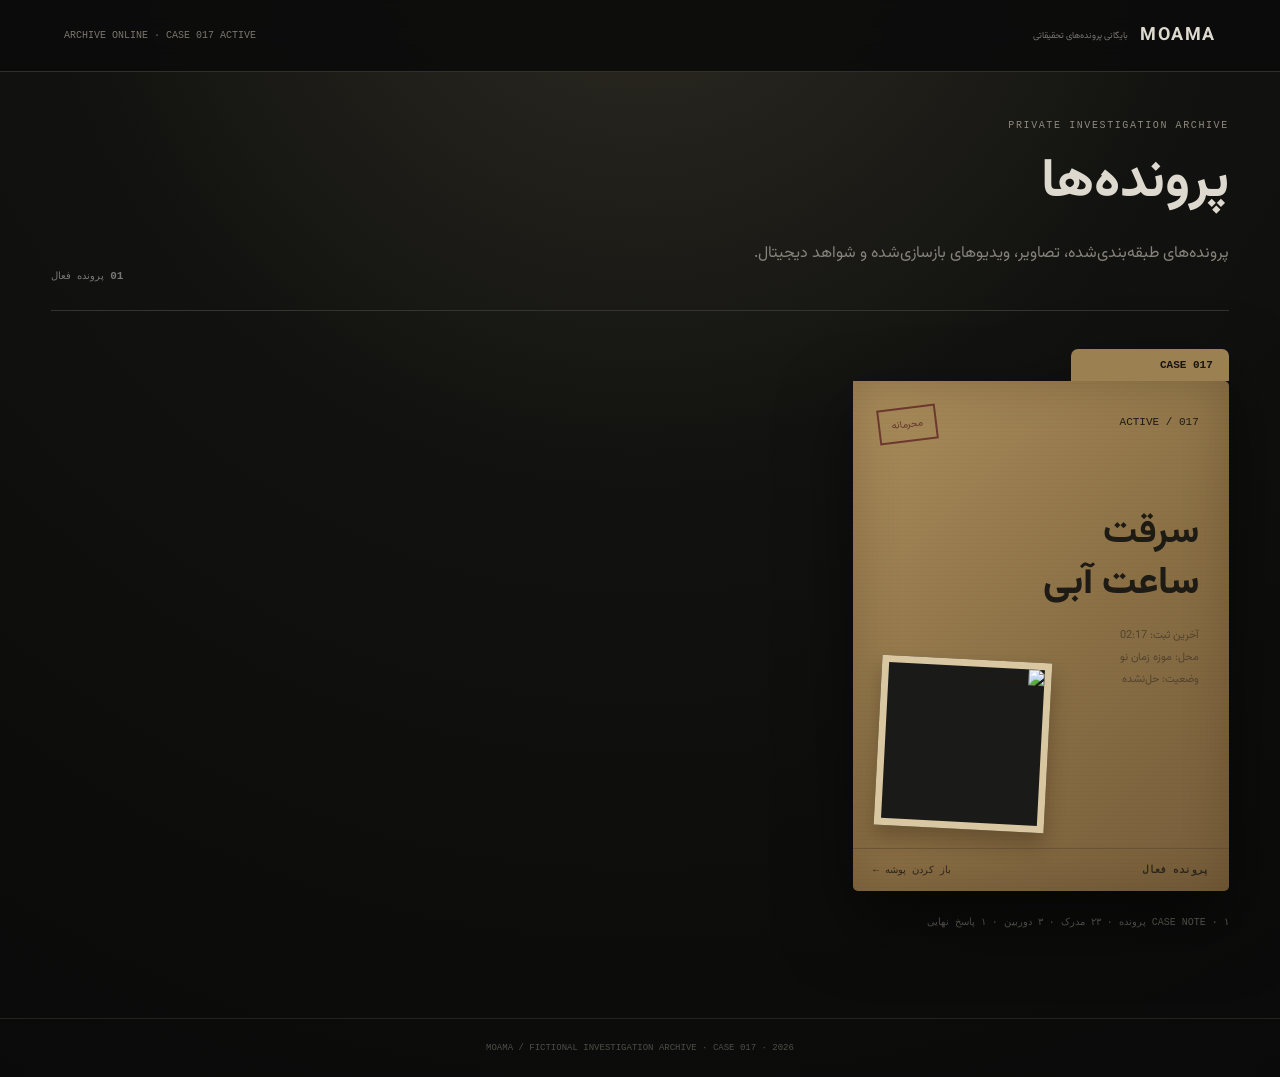
==== commit 39e86450: "Replace CASE 001 with new CASE 017 mystery" ====
--- a/index.html
+++ b/index.html
@@ -1,54 +1 @@
-<!doctype html>
-<html lang="fa" dir="rtl">
-<head>
-<meta charset="utf-8"><meta name="viewport" content="width=device-width,initial-scale=1">
-<title>MOAMA — پرونده 001</title><link rel="stylesheet" href="assets/css/style.css">
-</head>
-<body>
-<header class="topbar"><div class="brand"><b>MOAMA</b><small>بایگانی پرونده‌های حل‌نشده</small></div><span>ARCHIVE ONLINE · CASE 001 ACTIVE</span></header>
-<main class="app">
-<section id="archive" class="view active">
-<div class="archive-head"><div><p class="eyebrow">PRIVATE INVESTIGATION ARCHIVE</p><h1>پرونده‌ها</h1><p>پوشه‌های تحقیقاتی، اسناد، تصاویر، و شواهد دیجیتال بازیابی‌شده.</p></div><strong class="archive-counter"><b>01</b><small> پرونده باز</small></strong></div>
-<div class="folders"><button class="folder-card" data-open="case"><div class="folder-tab">CASE 001</div><div class="folder-cover"><i>محرمانه</i><small>001 / OPEN</small><h2>پرونده<br><em>سامان نادری</em></h2><p>آخرین مشاهده: 23:09<br>محل: بایگانی مرکزی<br>وضعیت: حل‌نشده</p><img src="assets/images/missing-person.svg" alt="تصویر پرونده"><footer><b>پرونده باز</b> باز کردن پوشه ←</footer></div></button></div>
-<div class="archive-note">ARCHIVE NOTE · پرونده شامل ۱۲ بخش تحقیقاتی، ۱۴ مدرک و چند شواهد متقاطع است.</div>
-</section>
-
-<section id="case" class="view">
-<div class="case-toolbar"><button data-open="archive">← بایگانی</button><span>CASE 001 / INVESTIGATION MODE</span><b>محرمانه</b></div>
-<div class="case-header"><div><p class="eyebrow">CASE FILE / 001</p><h1>پرونده سامان نادری</h1><p>سامان نادری، کارمند شیفت شب، پس از آخرین ثبت ورودش دیگر در ساختمان دیده نشد. پرونده اکنون برای بررسی کامل در اختیار شماست.</p></div><div class="case-id">STATUS<strong>UNSOLVED</strong><small>آخرین بروزرسانی 08:42</small></div></div>
-<div class="case-layout">
-<aside class="case-nav"><b>پرونده 001 · ابزار تحقیق</b><button data-open="overview">01 · نمای کلی</button><button data-open="report">02 · گزارش اصلی</button><button data-open="evidence">03 · مدارک و تصاویر</button><button data-open="cctv">04 · دوربین مداربسته</button><button data-open="map">05 · نقشه محل</button><button data-open="timeline">06 · خط زمانی</button><button data-open="statements">07 · اظهارات</button><button data-open="messages">08 · پیام‌ها</button><button data-open="people">09 · افراد مرتبط</button><button data-open="digital">10 · شواهد دیجیتال</button><button data-open="lab">11 · آزمایشگاه مدارک</button><button class="final" data-open="solve">12 · ثبت نظریه</button></aside>
-<div class="case-content">
-
-<section id="overview" class="case-view active"><div class="overview"><article class="paper"><small>CASE 001 / ORIGINAL FILE</small><h2>یادداشت بازپرس</h2><p>سامان نادری، ۳۴ ساله، مسئول شیفت شب بایگانی مرکزی بود. ساعت ۲۳:۰۹ آخرین ورود معتبر او ثبت شد. یازده دقیقه بعد، دوربین راهروی شرقی برای ۷۱ ثانیه از کار افتاد.</p><p>وقتی نگهبان به اتاق رسید، در قفل نبود؛ چراغ روشن بود؛ میز مرتب بود؛ اما سامان آنجا نبود.</p><blockquote>«اگر چیزی را پیدا نمی‌کنید، اول ببینید چه کسی می‌خواسته آن را پیدا نکنید.»</blockquote><b>بازپرس پرونده · ن.ر.</b></article><div><figure class="photo-card"><span>SUBJECT / LAST KNOWN PHOTO</span><img src="assets/images/missing-person.svg" alt="تصویر سامان نادری"><figcaption>سامان نادری · آخرین تصویر ثبت‌شده</figcaption></figure><figure class="photo-card scene"><span>SCENE PHOTO</span><img src="assets/images/evidence-room.svg" alt="نمای اتاق بایگانی"></figure></div></div><div class="clues"><b>سرنخ‌های مهم</b><span>23:17</span><span>دوربین شرقی</span><span>کلید یدکی</span><span>پیام حذف‌شده</span><span>دسترسی شبکه</span><span>ردپای دیجیتال</span></div>
-<div class="quick-grid"><button data-open="cctv"><b>▶ دوربین‌ها</b><small>بازسازی ۳ زاویه</small></button><button data-open="map"><b>⌖ نقشه محل</b><small>مسیرها و نقاط کلیدی</small></button><button data-open="digital"><b>⌘ شواهد دیجیتال</b><small>لاگ، فایل و متادیتا</small></button><button data-open="lab"><b>⊙ آزمایشگاه</b><small>بررسی مدارک فیزیکی</small></button></div>
-</section>
-
-<section id="report" class="case-view"><div class="view-title"><div><p class="eyebrow">DOCUMENT 02</p><h2>گزارش اصلی حادثه</h2></div><span>ORIGINAL / 02-A</span></div><article class="paper large"><small>INCIDENT REPORT · VERIFIED COPY</small><p>در ساعت ۲۳:۱۷ سیستم هشدار ساختمان به مدت ۴۳ ثانیه فعال شد. هیچ ورود اجباری ثبت نشده است.</p><p>دوربین شرقی از ۲۳:۱۶:۵۱ تا ۲۳:۱۸:۰۲ تصویر قابل استفاده‌ای نداشت. لاگ سیستم می‌گوید فرمان قطع از شبکه داخلی صادر شده است.</p><p>روی میز، برگه‌ای با سه کلمه پیدا شد: «شرق / کلید / دیر».</p><p>یک کلید یدکی از جعبه نگهبانی کم شده بود و دفتر تحویل آن برای همان شب خالی است.</p><div class="redacted">بخش محرمانه · نام کاربر سیستم [████████]</div><div class="document-stamp">VERIFIED · CHAIN OF CUSTODY OK</div></article></section>
-
-<section id="evidence" class="case-view"><div class="view-title"><div><p class="eyebrow">EVIDENCE ROOM</p><h2>مدارک و تصاویر</h2></div><span>14 ITEMS / 4 CATEGORIES</span></div><div class="evidence-board"><figure class="wide"><img src="assets/images/evidence-room.svg" alt="نمای اتاق بایگانی"><figcaption>A-01 · اتاق بایگانی · 23:44 · ORIGINAL SCENE</figcaption></figure><figure><img src="assets/images/missing-person.svg" alt="تصویر سامان"><figcaption>A-02 · آخرین تصویر ثبت‌شده</figcaption></figure><article><small>B-02 / NOTE</small><h3>یادداشت روی میز</h3><p>شرق<br>کلید<br>دیر</p><span class="evidence-tag">HANDWRITING</span></article><article><small>C-03 / KEY LOG</small><h3>دفتر تحویل کلید</h3><p>23:02 · کلید یدکی · امضا: —</p><p>23:31 · بازگشت · ثبت نشده</p><span class="evidence-tag">PHYSICAL</span></article><article class="dark"><small>D-04 / SYSTEM</small><h3>لاگ شبکه</h3><code>23:16:51 CAM-EAST OFFLINE<br>23:17:04 ALARM ACTIVE<br>23:18:02 CAM-EAST ONLINE</code><span class="evidence-tag">DIGITAL</span></article></div></section>
-
-<section id="cctv" class="case-view"><div class="view-title"><div><p class="eyebrow">CCTV CONTROL / RECOVERED FOOTAGE</p><h2>دوربین‌های مداربسته</h2></div><span>3 CAMERAS · 23:00—23:45</span></div><div class="cctv-grid">
-<article class="cctv-card"><div class="cctv-screen"><img src="assets/images/evidence-room.svg" alt="نمای دوربین"><div class="scanline"></div><b>CAM-01 · ARCHIVE</b><span>23:09:14 REC ●</span><i>NO AUDIO</i></div><div class="cctv-controls"><button data-cctv="archive">▶ پخش بازسازی</button><small>آخرین فریم: 23:09:14</small></div><p>سامان وارد بخش بایگانی می‌شود. تصویر چند ثانیه بعد قطع نمی‌شود؛ اما سوژه دیگر در فریم‌های بعدی دیده نمی‌شود.</p></article>
-<article class="cctv-card alert-cam"><div class="cctv-screen"><img src="assets/images/archive-map.svg" alt="بازسازی نمای دوربین شرقی"><div class="scanline"></div><b>CAM-EAST · CORRIDOR</b><span>23:16:51 LOST ●</span><i>71 SEC GAP</i></div><div class="cctv-controls"><button data-cctv="east">▶ بازسازی شکاف تصویر</button><small>23:16:51 → 23:18:02</small></div><p>مهم‌ترین شکاف پرونده. دوربین دقیقاً در بازه‌ای قطع می‌شود که کلید و هشدار با هم مرتبط می‌شوند.</p></article>
-<article class="cctv-card"><div class="cctv-screen"><img src="assets/images/missing-person.svg" alt="نمای بازسازی‌شده دوربین"><div class="scanline"></div><b>CAM-03 · EXIT</b><span>23:41:03 REC ●</span><i>LOW LIGHT</i></div><div class="cctv-controls"><button data-cctv="exit">▶ پخش فریم‌های آخر</button><small>23:40:48—23:41:20</small></div><p>نگهبان وارد صحنه می‌شود. ورود یا خروج واضحی از در اصلی در این بازه دیده نمی‌شود.</p></article></div><div id="cctv-status" class="tool-status">برای هر دوربین «پخش بازسازی» را بزن؛ این ویدیوها بازسازی تعاملی شواهد پرونده‌اند.</div></section>
-
-<section id="map" class="case-view"><div class="view-title"><div><p class="eyebrow">SCENE RECONSTRUCTION</p><h2>نقشه محل حادثه</h2></div><span>NOT TO SCALE</span></div><div class="map-layout"><div class="map-frame"><img src="assets/images/archive-map.svg" alt="نقشه بازسازی محل"><div class="map-pulse"></div></div><aside class="map-notes"><h3>نقاط کلیدی</h3><p><b>A-01</b> میز سامان · محل آخرین حضور قطعی</p><p><b>CAM-EAST</b> دوربین قطع‌شده</p><p><b>K-02</b> جعبه کلید یدکی</p><p><b>ALARM</b> محل فعال‌شدن هشدار</p><p><b>EXIT</b> ورودی اصلی ساختمان</p><hr><small>خط نقطه‌چین مسیر بازسازی‌شده احتمالی را نشان می‌دهد؛ این مسیر هنوز قطعی نیست.</small></aside></div></section>
-
-<section id="timeline" class="case-view"><div class="view-title"><div><p class="eyebrow">EVENT CORRELATION</p><h2>خط زمانی بازسازی‌شده</h2></div><span>23:00—23:45</span></div><div class="timeline"><p><b>22:51</b> آخرین ورود سامان به ساختمان</p><p><b>23:02</b> کلید یدکی از جعبه خارج می‌شود</p><p><b>23:09</b> آخرین فریم معتبر از سامان</p><p class="alert"><b>23:16:51</b> CAM-EAST از شبکه خارج می‌شود</p><p class="alert"><b>23:17:04</b> هشدار ساختمان فعال می‌شود</p><p class="alert"><b>23:17:19</b> فرمان شبکه‌ای ناشناس ثبت می‌شود</p><p><b>23:18:02</b> دوربین شرقی دوباره آنلاین می‌شود</p><p><b>23:31</b> بازگشت کلید در دفتر ثبت نشده</p><p><b>23:41</b> نگهبان وارد اتاق می‌شود</p></div></section>
-
-<section id="statements" class="case-view"><div class="view-title"><div><p class="eyebrow">INTERVIEWS</p><h2>اظهارات ثبت‌شده</h2></div><span>3 INTERVIEWS</span></div><div class="cards"><article><b>نادر کاظمی</b><small>نگهبان شب · 23:56</small><p>می‌گوید هنگام هشدار در اتاق نگهبانی بوده و درباره کلید یدکی چیزی نمی‌داند.</p><div class="credibility">دسترسی فیزیکی <strong>بالا</strong></div></article><article><b>لیلا مرادی</b><small>کارمند بایگانی · 00:18</small><p>می‌گوید ساعت ۲۲:۴۰ ساختمان را ترک کرده و خروجش در دوربین ثبت شده است.</p><div class="credibility">دسترسی فیزیکی <strong>متوسط</strong></div></article><article><b>پیمان فرهمند</b><small>مسئول سیستم · 00:42</small><p>می‌گوید قطع دوربین می‌تواند خطای شبکه باشد و هنگام هشدار پنل را دیده است.</p><div class="credibility">دسترسی فنی <strong>بسیار بالا</strong></div></article></div></section>
-
-<section id="messages" class="case-view"><div class="view-title"><div><p class="eyebrow">RECOVERED COMMUNICATIONS</p><h2>پیام‌های بازیابی‌شده</h2></div><span>5 RECORDS</span></div><div class="chat"><p>22:48 / سامان · همه‌چیز طبق برنامه است؟</p><p>22:49 / مخاطب ناشناس · تقریباً. ساعت را فراموش نکن.</p><p>23:04 / سامان · اگر چراغ روشن شد، یعنی هنوز دیر نشده.</p><p>23:11 / مخاطب ناشناس · سمت شرق را نگاه نکن.</p><p class="deleted">23:18 / سامان · [پیام حذف شده] · recovery status: PARTIAL</p></div><div class="message-meta"><span>DEVICE: ANDROID</span><span>RECOVERY: 62%</span><span>LAST SYNC: 23:18:07</span></div></section>
-
-<section id="people" class="case-view"><div class="view-title"><div><p class="eyebrow">PERSONS OF INTEREST</p><h2>افراد مرتبط</h2></div><span>3 PROFILES</span></div><div class="cards"><article><b>نادر کاظمی</b><small>نگهبان شب</small><p>دسترسی فیزیکی به ساختمان و جعبه کلیدها.</p><div class="risk medium">دسترسی فیزیکی</div></article><article><b>لیلا مرادی</b><small>کارمند بایگانی</small><p>با سامان در همان بخش کار می‌کرد؛ خروجش پیش از رویداد ثبت شده است.</p><div class="risk low">تناقض کم</div></article><article><b>پیمان فرهمند</b><small>مسئول سیستم</small><p>دسترسی فنی به شبکه و دوربین‌ها؛ می‌تواند فرمان‌های مدیریتی ارسال کند.</p><div class="risk high">دسترسی فنی بالا</div></article></div></section>
-
-<section id="digital" class="case-view"><div class="view-title"><div><p class="eyebrow">DIGITAL FORENSICS</p><h2>شواهد دیجیتال</h2></div><span>HASHED / VERIFIED</span></div><div class="forensics-grid"><article><span class="file-icon">LOG</span><b>camera-east.log</b><small>23:16:51—23:18:02 · 4.8 KB</small><code>CAM-EAST OFFLINE<br>NETWORK COMMAND ACCEPTED<br>CAM-EAST ONLINE</code></article><article><span class="file-icon">MSG</span><b>recovered-msg-03</b><small>partial recovery · 62%</small><p>متن پیام حذف‌شده کامل نیست. زمان ارسال آن با بازگشت دوربین تقریباً هم‌زمان است.</p></article><article><span class="file-icon">USB</span><b>system-admin.session</b><small>session id · 8F2A-17</small><p>یک نشست مدیریتی در شبکه داخلی وجود دارد که باید با اظهارات افراد تطبیق داده شود.</p></article><article><span class="file-icon">SHA</span><b>evidence-manifest</b><small>integrity check · PASS</small><code>CHAIN-OF-CUSTODY: OK<br>FILES: 14<br>ALTERED: 0</code></article></div></section>
-
-<section id="lab" class="case-view"><div class="view-title"><div><p class="eyebrow">EVIDENCE LAB</p><h2>آزمایشگاه مدارک</h2></div><span>4 TESTS</span></div><div class="lab-grid"><article><div class="lab-icon">⌁</div><b>اثر انگشت روی کلید</b><p>نمونه ناقص است؛ برای تطبیق قطعی کافی نیست، اما ارزش بررسی دارد.</p><span>STATUS · PARTIAL</span></article><article><div class="lab-icon">✎</div><b>دستخط یادداشت</b><p>فشار نوشتار و فرم حروف با چند نمونه موجود قابل مقایسه است.</p><span>STATUS · PENDING</span></article><article><div class="lab-icon">◉</div><b>تصویر دوربین</b><p>سه فریم از قبل و بعد از قطعی دوربین برای افزایش کنتراست علامت‌گذاری شده‌اند.</p><span>STATUS · ENHANCED</span></article><article><div class="lab-icon">▣</div><b>زنجیره نگهداری</b><p>زمان ثبت و انتقال مدارک با لاگ بایگانی مطابقت دارد.</p><span>STATUS · VERIFIED</span></article></div></section>
-
-<section id="solve" class="case-view"><div class="final"><small>FINAL THEORY / 001</small><h2>چه کسی پشت ماجراست؟</h2><p>پاسخ باید شامل نام فرد و دلیل یا عمل او باشد. عدد به‌تنهایی کافی نیست. قبل از ثبت نظریه، دوربین، نقشه، خط زمانی و شواهد دیجیتال را کنار هم بگذار.</p><textarea id="answer" rows="5" placeholder="مثلاً: ... دوربین را قطع کرد چون ..."></textarea><button class="primary" id="submitAnswer">ثبت نظریه</button><div id="result"></div></div></section>
-<section id="resolved" class="case-view"><div class="resolution"><span>CASE ANALYSIS COMPLETE</span><div>✓</div><h2>نظریه با شواهد سازگار است.</h2><p>تحلیل شما با زمان‌بندی، دسترسی‌ها و مدارک دیجیتال پرونده بیشترین سازگاری را دارد.</p><button data-open="archive">بازگشت به بایگانی</button></div></section>
-</div></div></section>
-</main><footer>MOAMA / FICTIONAL CASE ARCHIVE · 2026</footer><script src="assets/js/app.js"></script>
-</body></html>+<!doctype html><html lang="fa" dir="rtl"><head><meta charset="utf-8"><meta name="viewport" content="width=device-width,initial-scale=1"><title>MOAMA — پرونده 017</title><link rel="stylesheet" href="assets/css/style.css"></head><body><header class="topbar"><div class="brand"><b>MOAMA</b><small>بایگانی پرونده‌های تحقیقاتی</small></div><span>ARCHIVE ONLINE · CASE 017 ACTIVE</span></header><main class="app"><section id="archive" class="view active"><div class="archive-head"><div><p class="eyebrow">PRIVATE INVESTIGATION ARCHIVE</p><h1>پرونده‌ها</h1><p>پرونده‌های طبقه‌بندی‌شده، تصاویر، ویدیوهای بازسازی‌شده و شواهد دیجیتال.</p></div><strong class="archive-counter"><b>01</b><small> پرونده فعال</small></strong></div><div class="folders"><button class="folder-card" data-open="case"><div class="folder-tab">CASE 017</div><div class="folder-cover"><i>محرمانه</i><small>017 / ACTIVE</small><h2>سرقت<br><em>ساعت آبی</em></h2><p>آخرین ثبت: 02:17<br>محل: موزه زمان نو<br>وضعیت: حل‌نشده</p><img src="assets/images/clock-heist.svg" alt="ساعت آبی"><footer><b>پرونده فعال</b> باز کردن پوشه ←</footer></div></button></div><div class="archive-note">CASE NOTE · ۱ پرونده · ۲۳ مدرک · ۳ دوربین · ۱ پاسخ نهایی</div></section><section id="case" class="view"><div class="case-toolbar"><button data-open="archive">← بایگانی</button><span>CASE 017 / INVESTIGATION MODE</span><b>TOP SECRET</b></div><div class="case-header"><div><p class="eyebrow">CASE FILE / 017</p><h1>سرقت «ساعت آبی»</h1><p>ساعت نجومی آبی، قطعه‌ی اصلی نمایشگاه «زمان و نور»، درست ۲۳ دقیقه قبل از باز شدن موزه ناپدید شده است. هیچ شیشه‌ای شکسته نیست، سیستم هشدار خاموش نشده و در خروجی اصلی هم باز نشده است.</p></div><div class="case-id">STATUS<strong>UNSOLVED</strong><small>آخرین ثبت پرونده · 09:12</small></div></div><div class="case-layout"><aside class="case-nav"><b>CASE 017 · ابزار تحقیق</b><button data-open="overview">01 · نمای کلی</button><button data-open="report">02 · گزارش حادثه</button><button data-open="cctv">03 · دوربین‌های 3D</button><button data-open="map">04 · نقشه موزه</button><button data-open="evidence">05 · اتاق مدارک</button><button data-open="timeline">06 · خط زمانی</button><button data-open="access">07 · کارت‌های ورود</button><button data-open="messages">08 · پیام‌ها</button><button data-open="people">09 · مظنونان</button><button data-open="digital">10 · آزمایش دیجیتال</button><button class="final" data-open="solve">11 · پاسخ نهایی</button></aside><div class="case-content"><section id="overview" class="case-view active"><div class="overview"><article class="paper"><small>CASE 017 / FIELD NOTE</small><h2>ماجرا چیست؟</h2><p>ساعت آبی، یک ساعت نجومی دست‌ساز متعلق به سال ۱۹۲۸، در ویترین شماره ۷ موزه زمان نو نگهداری می‌شد. ساعت ۰۱:۵۴ سیستم ویترین یک بازشدن کوتاه را ثبت کرد؛ ساعت ۰۲:۰۱ دوربین راهروی شرقی یک فریم غیرعادی گرفت؛ و ساعت ۰۲:۱۷ موجودی ویترین صفر شد.</p><p>درِ اصلی موزه باز نشده. هیچ هشدار حرکتی ثبت نشده. تنها چیزی که از اتاق باقی مانده، یک دستکش پارچه‌ای آبی، یک کارت ورود با دسترسی مخصوص و یک بازتاب عجیب در دوربین است.</p><blockquote>«اگر مسیر ورود غیرممکن به نظر می‌رسد، اول مسیر خروج را پیدا کن.»</blockquote><b>بازرس پرونده · واحد تحقیقات ویژه MOAMA</b></article><div><figure class="photo-card"><span>OBJECT / BLUE CLOCK</span><img src="assets/images/clock-heist.svg" alt="ساعت آبی"><figcaption>مدرک A-01 · ساعت نجومی آبی</figcaption></figure><div class="stat-panel"><b>وضعیت پرونده</b><span>۳ مظنون</span><span>۳ دوربین</span><span>۹ لاگ دیجیتال</span><span>۱ مسیر مخفی</span></div></div></div><div class="clues"><b>سرنخ‌های اصلی</b><span>01:54 ویترین</span><span>02:01 بازتاب</span><span>02:17 موجودی</span><span>کارت سطح S</span><span>دستکش آبی</span></div><div class="quick-grid"><button data-open="cctv"><b>◉ دوربین‌های 3D</b><small>سه زاویه بازسازی‌شده</small></button><button data-open="map"><b>⌖ نقشه موزه</b><small>مسیر مخفی و نقاط کلیدی</small></button><button data-open="digital"><b>⌘ شواهد دیجیتال</b><small>لاگ‌های ورود و سیستم</small></button><button data-open="evidence"><b>▣ اتاق مدارک</b><small>مدرک‌ها را کنار هم بچین</small></button></div></section><section id="report" class="case-view"><div class="view-title"><div><p class="eyebrow">DOCUMENT 017-A</p><h2>گزارش حادثه</h2></div><span>VERIFIED COPY</span></div><article class="paper large"><small>INCIDENT REPORT · NIGHT SHIFT</small><p>ساعت ۰۱:۵۴:۲۲ سنسور ویترین شماره ۷ برای ۱.۸ ثانیه وضعیت OPEN را ثبت کرد. سیستم ضدسرقت هیچ هشدار صوتی صادر نکرد.</p><p>ساعت ۰۲:۰۱:۱۱ دوربین راهروی شرقی برای یک فریم بازتابی ثبت کرده که در آن، درِ خدماتی انتهای راهرو نیمه‌باز دیده می‌شود؛ در حالی که سنسور در، OPEN ثبت نکرده است.</p><p>ساعت ۰۲:۱۷:۰۰ سیستم موجودی، شیء A-01 را MISSING اعلام کرد.</p><p>تمامی این رویدادها در حالی رخ داده‌اند که برق، شبکه و سیستم امنیتی بدون قطعی کار می‌کرده‌اند.</p><div class="document-stamp">CHAIN OF CUSTODY · VERIFIED</div></article></section><section id="cctv" class="case-view"><div class="view-title"><div><p class="eyebrow">CCTV RECONSTRUCTION LAB</p><h2>دوربین‌های 3D</h2></div><span>3 ANGLES · SYNTHETIC RECONSTRUCTION</span></div><p class="section-intro">این تصاویر، بازسازی سه‌بعدی صحنه بر اساس فریم‌های پرونده هستند؛ هر دوربین یک تکه از مسیر را نشان می‌دهد.</p><div class="cctv-grid"><article class="cctv-card"><div class="cctv-screen"><img src="assets/images/cctv-gallery-3d.svg" alt="بازسازی سه بعدی دوربین گالری"><div class="scanline"></div><b>CAM-01 · GALLERY</b><span>02:00:48 REC ●</span><i>3D RECON</i></div><button class="cctv-play" data-cctv="gallery">▶ تحلیل این فریم</button><p>بازسازی سه‌بعدی گالری اصلی. ویترین ۷ در مرکز قاب است و یک سایه در انعکاس شیشه دیده می‌شود.</p></article><article class="cctv-card alert-cam"><div class="cctv-screen"><img src="assets/images/cctv-east-3d.svg" alt="بازسازی سه بعدی راهروی شرقی"><div class="scanline"></div><b>CAM-02 · EAST HALL</b><span>02:01:11 REC ●</span><i>REFLECTION FLAG</i></div><button class="cctv-play" data-cctv="east">▶ تحلیل این فریم</button><p>انعکاس پنجره خدماتی چیزی را نشان می‌دهد که مستقیماً در میدان دید دوربین نیست.</p></article><article class="cctv-card"><div class="cctv-screen"><img src="assets/images/cctv-service-3d.svg" alt="بازسازی سه بعدی راهروی خدماتی"><div class="scanline"></div><b>CAM-03 · SERVICE</b><span>02:16:39 REC ●</span><i>LOW LIGHT</i></div><button class="cctv-play" data-cctv="service">▶ تحلیل این فریم</button><p>دوربین خدماتی لحظه‌ای را ثبت کرده که چراغ انتهای راهرو روشن می‌شود، اما هیچ شخصی در قاب اصلی نیست.</p></article></div><div id="cctv-status" class="tool-status">یک فریم را انتخاب کن تا ارتباط آن با بقیه شواهد نمایش داده شود.</div></section><section id="map" class="case-view"><div class="view-title"><div><p class="eyebrow">SCENE RECONSTRUCTION</p><h2>نقشه سه‌بعدی موزه</h2></div><span>NOT TO SCALE</span></div><div class="map-layout"><div class="map-frame"><img src="assets/images/museum-map-3d.svg" alt="نقشه سه بعدی موزه"></div><aside class="map-notes"><h3>نقاط مهم</h3><p><b>A-01</b> ویترین ساعت آبی</p><p><b>CAM-02</b> راهروی شرقی</p><p><b>S-01</b> درِ خدماتی</p><p><b>L-07</b> آسانسور بار</p><p><b>EXIT</b> خروجی کارکنان</p><hr><small>مسیر آبی، مسیر احتمالی جابه‌جایی شیء است؛ تا زمان بررسی لاگ آسانسور قطعی نیست.</small></aside></div></section><section id="evidence" class="case-view"><div class="view-title"><div><p class="eyebrow">EVIDENCE ROOM</p><h2>اتاق مدارک</h2></div><span>23 ITEMS / 5 CATEGORIES</span></div><div class="evidence-board"><figure class="wide"><img src="assets/images/cctv-east-3d.svg" alt="فریم سه بعدی"><figcaption>A-04 · فریم دوربین · 02:01:11 · REFLECTION</figcaption></figure><article><small>B-11 / GLOVE</small><h3>دستکش آبی</h3><p>الیاف مصنوعی صنعتی؛ مناسب کار با شیشه و فلز. اندازه متوسط.</p><span class="evidence-tag">PHYSICAL</span></article><article><small>C-07 / BADGE</small><h3>کارت ورود سطح S</h3><p>آخرین استفاده: 01:47 · محل: راهروی کارکنان</p><span class="evidence-tag">ACCESS</span></article><article class="dark"><small>D-03 / LIFT LOG</small><h3>آسانسور بار</h3><code>01:52:08 LEVEL-1 → B1<br>01:53:44 DOOR OPEN<br>01:55:01 LEVEL-1</code><span class="evidence-tag">DIGITAL</span></article><article><small>E-09 / MICRO NOTE</small><h3>یادداشت کوچک</h3><p>«چراغ آبی را خاموش نکن.»</p><span class="evidence-tag">HANDWRITING</span></article></div></section><section id="timeline" class="case-view"><div class="view-title"><div><p class="eyebrow">EVENT CORRELATION</p><h2>خط زمانی</h2></div><span>01:30—02:30</span></div><div class="timeline"><p><b>01:42</b> آخرین بازدید نگهبان از سالن</p><p><b>01:47</b> کارت سطح S وارد بخش کارکنان می‌شود</p><p><b>01:52</b> آسانسور بار به طبقه B1 می‌رود</p><p class="alert"><b>01:54:22</b> ویترین ۷ برای ۱.۸ ثانیه باز می‌شود</p><p><b>01:55</b> آسانسور به طبقه اصلی برمی‌گردد</p><p class="alert"><b>02:01:11</b> دوربین شرقی بازتاب غیرعادی ثبت می‌کند</p><p><b>02:16:39</b> چراغ راهروی خدماتی روشن می‌شود</p><p class="alert"><b>02:17:00</b> ساعت آبی در موجودی MISSING می‌شود</p><p><b>02:26</b> اولین کارمند صبح وارد ساختمان می‌شود</p></div></section><section id="access" class="case-view"><div class="view-title"><div><p class="eyebrow">ACCESS CONTROL</p><h2>کارت‌های ورود</h2></div><span>SECURITY DATABASE</span></div><div class="access-grid"><article><b>کیان راد</b><small>مرمت‌گر موزه · LEVEL S</small><code>01:47:03 · STAFF HALL<br>01:52:08 · SERVICE LIFT<br>01:55:01 · STAFF HALL</code><em>مشکوک</em></article><article><b>مهسا نوروزی</b><small>نگهبان شب · LEVEL B</small><code>01:42:18 · MAIN HALL<br>01:43:02 · SECURITY ROOM<br>02:26:11 · MAIN HALL</code><em class="safe">سازگار</em></article><article><b>آرمان توکلی</b><small>مدیر موزه · LEVEL A</small><code>00:58:44 · OFFICE<br>01:10:02 · EXIT<br>01:10:19 · OUTSIDE</code><em class="safe">خارج از بازه</em></article></div></section><section id="messages" class="case-view"><div class="view-title"><div><p class="eyebrow">RECOVERED MESSAGES</p><h2>پیام‌های بازیابی‌شده</h2></div><span>DEVICE EXTRACTION</span></div><div class="chat"><p>01:31 / مهسا → کیان · «چراغ سالن رو بعد از بازدید خاموش کن.»</p><p>01:39 / کیان → مهسا · «امشب آخرین مرحله مرمت رو انجام می‌دم.»</p><p>01:44 / شماره ناشناس → کیان · «فقط چیزی رو جابه‌جا نکن که دوربین می‌بینه.»</p><p class="deleted">01:56 / کیان → شماره ناشناس · [بخشی از پیام بازیابی شده: «آسانسور...»]</p><p>02:12 / کیان → شماره ناشناس · «راه خدماتی بازه.»</p></div></section><section id="people" class="case-view"><div class="view-title"><div><p class="eyebrow">PERSONS OF INTEREST</p><h2>مظنونان</h2></div><span>3 PROFILES</span></div><div class="cards"><article class="suspect"><b>کیان راد</b><small>مرمت‌گر موزه · سطح دسترسی S</small><p>تنها فردی که هم به ویترین، هم آسانسور بار و هم راهروی خدماتی دسترسی مستقیم داشته است.</p><strong>تناقض: زمان ورودش با شروع زنجیره حادثه هم‌پوشانی دارد.</strong></article><article class="suspect"><b>مهسا نوروزی</b><small>نگهبان شب · سطح B</small><p>به سالن دسترسی دارد اما کارت او به بخش خدماتی دسترسی ندارد.</p><strong>تناقض: مسیر ثبت‌شده او با دوربین‌ها سازگار است.</strong></article><article class="suspect"><b>آرمان توکلی</b><small>مدیر موزه · سطح A</small><p>دسترسی مدیریتی دارد اما پیش از شروع زنجیره رویداد از ساختمان خارج شده است.</p><strong>تناقض: زمان خروج با لاگ سیستم تأیید می‌شود.</strong></article></div></section><section id="digital" class="case-view"><div class="view-title"><div><p class="eyebrow">DIGITAL FORENSICS</p><h2>آزمایش دیجیتال</h2></div><span>HASH / LOG / METADATA</span></div><div class="terminal"><div>MOAMA FORENSICS TERMINAL</div><code>$ verify access-chain --case 017<br>[OK] badge: KIYAN-RAD / LEVEL-S<br>[OK] lift: 01:52:08 → B1<br>[OK] display: 01:54:22 OPEN / 1.8s<br>[WARN] cctv-reflection: anomaly@02:01:11<br>[OK] service-light: 02:16:39<br>[MATCH] all events intersect one authorized route</code></div><div class="forensic-grid"><article><b>شبکه</b><span>بدون قطعی</span></article><article><b>دوربین</b><span>۳ فریم مرتبط</span></article><article><b>کارت</b><span>LEVEL S</span></article><article><b>آسانسور</b><span>مسیر B1</span></article></div></section><section id="solve" class="case-view"><div class="final"><small>FINAL ANSWER / CASE 017</small><h2>چه کسی ساعت آبی را دزدید؟</h2><p>فقط <b>نام یک نفر</b> را وارد کن. پاسخ پرونده دقیقاً یک اسم ثابت دارد.</p><input id="answer" autocomplete="off" placeholder="نام مظنون را وارد کن..." maxlength="40"><button class="primary" id="submitAnswer">ثبت پاسخ</button><div id="result"></div></div></section><section id="resolved" class="case-view"><div class="resolution"><span>CASE ANALYSIS COMPLETE</span><div>✓</div><h2>پرونده حل شد.</h2><p>پاسخ درست است. زنجیره‌ی کارت ورود، آسانسور، ویترین و دوربین‌ها همگی به یک نفر می‌رسند.</p><strong>کیان راد</strong><button data-open="archive">بازگشت به بایگانی</button></div></section></div></div></section></main><footer>MOAMA / FICTIONAL INVESTIGATION ARCHIVE · CASE 017 · 2026</footer><script src="assets/js/app.js"></script></body></html>
--- a/assets/css/style.css
+++ b/assets/css/style.css
@@ -1,2 +1,2 @@
 @import url('https://fonts.googleapis.com/css2?family=Vazirmatn:wght@400;500;600;700;800&display=swap');
-*{box-sizing:border-box}html{scroll-behavior:smooth}body{margin:0;background:#0d0e0d;color:#ded9ce;font-family:Vazirmatn,Tahoma,sans-serif;background-image:radial-gradient(circle at 50% -10%,#302c24 0,#121310 42%,#090a09 100%);min-height:100vh}.grain{position:fixed;inset:0;pointer-events:none;opacity:.035;background-image:url("data:image/svg+xml,%3Csvg xmlns='http://www.w3.org/2000/svg' width='160' height='160'%3E%3Cfilter id='n'%3E%3CfeTurbulence type='fractalNoise' baseFrequency='.8' numOctaves='4'/%3E%3C/filter%3E%3Crect width='100%25' height='100%25' filter='url(%23n)'/%3E%3C/svg%3E");z-index:20}.topbar{height:72px;display:flex;align-items:center;justify-content:space-between;padding:0 5vw;border-bottom:1px solid #302f2a;background:#0b0c0be8;backdrop-filter:blur(14px);position:sticky;top:0;z-index:10}.brand{display:flex;align-items:center;gap:12px;letter-spacing:.1em}.brand b{font-size:18px}.brand small{display:block;color:#77756f;font-size:9px;letter-spacing:0}.topbar>span{font:10px monospace;color:#79766d}.app{width:min(1220px,92%);margin:auto;padding:48px 0 90px}.view{display:none;animation:in .35s ease}.view.active{display:block}@keyframes in{from{opacity:0;transform:translateY(10px)}to{opacity:1;transform:none}}.eyebrow{font:10px monospace;letter-spacing:.16em;color:#8f897d;margin:0 0 10px}.archive-head{display:flex;justify-content:space-between;align-items:end;border-bottom:1px solid #36342f;padding-bottom:28px;margin-bottom:38px}.archive-head h1{font-size:54px;margin:0 0 6px}.archive-head p:not(.eyebrow){color:#85827a}.archive-counter{font:11px monospace;text-align:left;color:#777}.archive-counter strong{display:block;font-size:42px;color:#c2b08a;line-height:1}.archive-counter small{font-size:10px}.folders{display:grid;grid-template-columns:repeat(3,1fr);gap:25px}.folder-card{border:0;background:none;text-align:right;font-family:inherit;color:inherit;padding:0;cursor:pointer;filter:drop-shadow(0 30px 35px #0008);transition:.3s}.folder-card:hover{transform:translateY(-7px) rotate(-.4deg);filter:drop-shadow(0 35px 45px #000b)}.folder-tab{width:42%;padding:10px 16px;background:#9b8051;color:#17140f;font:bold 11px monospace;border-radius:7px 7px 0 0}.folder-cover{position:relative;min-height:510px;padding:30px;background:linear-gradient(135deg,#aa8e5c,#8a6f45 55%,#765d3a);color:#1e1b15;border-radius:0 5px 5px 5px;overflow:hidden;box-shadow:inset 0 0 45px #4c351d55}.folder-cover:before{content:"";position:absolute;inset:0;background:repeating-linear-gradient(0deg,#fff0 0 3px,#0000000b 4px)}.folder-cover>i{position:absolute;top:26px;left:25px;border:2px solid #6c382e;color:#65362d;padding:8px 12px;font-style:normal;font-size:10px;transform:rotate(-7deg)}.folder-cover>small{font:11px monospace}.folder-cover h2{font-size:38px;line-height:1.35;margin:75px 0 15px}.folder-cover h2 em{font-style:normal;font-weight:800}.folder-cover p{font-size:11px;line-height:2;color:#51442e}.folder-photo{position:absolute;left:25px;bottom:68px;width:170px;height:210px;border:7px solid #d8c7a1;background:#1a1a18;transform:rotate(3deg);box-shadow:0 12px 20px #2d1e0d55}.folder-photo img{width:100%;height:100%;object-fit:cover}.folder-bottom{position:absolute;bottom:0;right:0;left:0;padding:15px 20px;border-top:1px solid #59472d88;display:flex;justify-content:space-between;font-size:10px}.archive-note{margin-top:25px;color:#65625a;font:10px monospace}.archive-note span{color:#a28c62;margin-left:10px}.case-toolbar{display:flex;justify-content:space-between;align-items:center;border-bottom:1px solid #302f2b;padding-bottom:18px;color:#706e67;font:10px monospace}.case-toolbar button,.case-toolbar b{background:none;border:0;color:#a29b8e;font:inherit;cursor:pointer}.case-toolbar b{border:1px solid #604d39;color:#9c7558;padding:5px 9px}.case-header{display:flex;justify-content:space-between;gap:30px;padding:45px 0 35px}.case-header h1{font-size:45px;margin:0 0 12px}.case-header p:not(.eyebrow){color:#88867f;max-width:650px;line-height:2}.case-id{min-width:150px;border-right:1px solid #37352f;padding-right:20px;font:9px monospace;color:#777}.case-id strong{display:block;color:#b49a6d;font-size:20px;margin:8px 0}.case-id small{color:#555}.case-layout{display:grid;grid-template-columns:205px 1fr;gap:30px}.case-nav{border-left:1px solid #302f2b;padding-left:18px}.case-nav>b{display:block;font-size:11px;color:#b3aa9b;margin-bottom:15px}.case-nav button{display:block;width:100%;padding:12px 5px;border:0;border-bottom:1px solid #262622;background:none;color:#706e68;text-align:right;font-family:inherit;font-size:11px;cursor:pointer;transition:.2s}.case-nav button:hover,.case-nav button.final{color:#c6b28d}.case-content{min-width:0}.case-view{display:none}.case-view.active{display:block}.overview{display:grid;grid-template-columns:1fr 300px;gap:24px}.paper{background:#ded7c8;color:#292722;padding:clamp(25px,4vw,50px);box-shadow:0 25px 45px #0007;line-height:2.15;position:relative}.paper:before{content:"";position:absolute;inset:0;opacity:.05;background:repeating-linear-gradient(0deg,#0000 0 28px,#000 29px)}.paper>*{position:relative}.paper small{font:9px monospace;color:#756e61}.paper h2{font-size:29px;margin:30px 0 20px}.paper p{font-size:14px}.paper blockquote{border-right:3px solid #9b8051;margin:35px 0 15px;padding:12px 18px;color:#665f53;font-family:Georgia,serif}.paper>b{font-size:10px;color:#70695c}.photo-card{margin:0;background:#171816;border:1px solid #3c3a34;padding:10px}.photo-card span{display:block;font:8px monospace;color:#827b6d;padding:5px}.photo-card img{width:100%;display:block;aspect-ratio:4/5;object-fit:cover;filter:grayscale(.2) contrast(1.08)}.photo-card figcaption{font-size:10px;color:#a9a295;padding:11px 5px 5px}.photo-card.scene{margin-top:18px}.photo-card.scene img{aspect-ratio:16/9}.clues{display:flex;gap:10px;align-items:center;flex-wrap:wrap;margin-top:20px;padding:14px;border:1px solid #2d2c28;background:#121311;font-size:10px}.clues span{border:1px solid #403c32;padding:7px 11px;color:#b7aa92}.clues b{color:#756f65}.view-title{display:flex;justify-content:space-between;align-items:end;border-bottom:1px solid #33312c;padding-bottom:18px;margin-bottom:25px}.view-title h2,.case-view>h2{font-size:30px;margin:0}.view-title span{font:9px monospace;color:#777}.view-title em{font:9px monospace;color:#9b8051;font-style:normal}.large{max-width:850px;margin:auto}.redacted{background:#2d2a26;color:#ded7c8;padding:15px;font:11px monospace;margin-top:25px}.evidence-board{display:grid;grid-template-columns:1.3fr 1fr;gap:18px}.evidence-board figure,.evidence-board article{margin:0;background:#151715;border:1px solid #35342f;padding:16px}.evidence-board figure.wide{grid-row:span 2}.evidence-board figure img{width:100%;display:block}.evidence-board figcaption{padding-top:10px;font:10px monospace;color:#8e887d}.evidence-board article{min-height:170px}.evidence-board article small{font:9px monospace;color:#8c816e}.evidence-board h3{margin:14px 0}.evidence-board article p{font-family:Georgia,serif;font-size:18px;line-height:2;color:#c8bea9}.evidence-board .dark{background:#0b0d0c}.evidence-board code{font:11px monospace;color:#a9936d;line-height:2}.timeline{border-right:2px solid #37352f;padding-right:25px;margin-right:10px}.timeline p{position:relative;border-bottom:1px solid #292823;padding:15px 0;margin:0;color:#9d9a91}.timeline p:before{content:"";position:absolute;right:-31px;top:20px;width:8px;height:8px;border:2px solid #777065;border-radius:50%;background:#0d0e0d}.timeline b{display:inline-block;width:80px;color:#b19a72;font:12px monospace}.timeline .alert{color:#c2a879}.cards{display:grid;grid-template-columns:repeat(3,1fr);gap:15px}.cards article{border:1px solid #34332e;background:#151614;padding:25px;min-height:210px}.cards b{display:block;font-size:17px}.cards small{color:#817d74}.cards p{color:#929088;font-size:12px;line-height:2;margin-top:25px}.chat{max-width:760px;display:grid;gap:10px}.chat p{margin:0;background:#171916;border:1px solid #302f2a;padding:15px;font-size:12px;color:#b8b4ab}.chat p:nth-child(even){margin-right:12%;background:#1b1b18}.chat .deleted{opacity:.5;border-style:dashed}.final{max-width:720px;margin:20px auto;padding:45px;border:1px solid #454035;background:linear-gradient(135deg,#171815,#11120f)}.final h2{font-size:34px}.final p{color:#8d8a82;line-height:2}.final textarea{display:block;width:100%;resize:vertical;min-height:150px;margin:25px 0;background:#0b0c0b;border:1px solid #444038;color:#ddd5c6;padding:16px;font:13px Vazirmatn}.primary,.resolution button{border:1px solid #d0bd96;background:#d0bd96;color:#181611;padding:12px 20px;font-family:inherit;font-weight:700;cursor:pointer}.final #result{min-height:25px;margin-top:15px;color:#b79a69;font-size:12px}.resolution{text-align:center;border:1px solid #7d6b4a;padding:70px 30px;background:radial-gradient(circle at 50% 20%,#252116,#11130f)}.resolution>div{font-size:55px;color:#b49a6d;margin:15px}.resolution p{max-width:600px;margin:20px auto 35px;color:#9c988d;line-height:2}.resolution button{background:transparent;color:#b8ae9d;border-color:#4a473f}footer{text-align:center;border-top:1px solid #24231f;padding:24px;color:#4f4d47;font:9px monospace}@media(max-width:850px){.folders{grid-template-columns:1fr}.case-layout,.overview{grid-template-columns:1fr}.case-nav{border-left:0;border-bottom:1px solid #302f2b;padding:0 0 10px;display:grid;grid-template-columns:repeat(2,1fr);gap:0}.case-nav>b{grid-column:1/-1}.case-header{display:block}.case-id{border:0;margin-top:20px}.cards,.evidence-board{grid-template-columns:1fr}.evidence-board figure.wide{grid-row:auto}.archive-head h1,.case-header h1{font-size:35px}.topbar{padding:0 18px}.topbar>span{display:none}.app{width:94%}}
+*{box-sizing:border-box}html{scroll-behavior:smooth}body{margin:0;background:#0d0e0d;color:#ded9ce;font-family:Vazirmatn,Tahoma,sans-serif;background-image:radial-gradient(circle at 50% -10%,#302c24 0,#121310 42%,#090a09 100%);min-height:100vh}.grain{position:fixed;inset:0;pointer-events:none;opacity:.035;background-image:url("data:image/svg+xml,%3Csvg xmlns='http://www.w3.org/2000/svg' width='160' height='160'%3E%3Cfilter id='n'%3E%3CfeTurbulence type='fractalNoise' baseFrequency='.8' numOctaves='4'/%3E%3C/filter%3E%3Crect width='100%25' height='100%25' filter='url(%23n)'/%3E%3C/svg%3E");z-index:20}.topbar{height:72px;display:flex;align-items:center;justify-content:space-between;padding:0 5vw;border-bottom:1px solid #302f2a;background:#0b0c0be8;backdrop-filter:blur(14px);position:sticky;top:0;z-index:10}.brand{display:flex;align-items:center;gap:12px;letter-spacing:.1em}.brand b{font-size:18px}.brand small{display:block;color:#77756f;font-size:9px;letter-spacing:0}.topbar>span{font:10px monospace;color:#79766d}.app{width:min(1220px,92%);margin:auto;padding:48px 0 90px}.view{display:none;animation:in .35s ease}.view.active{display:block}@keyframes in{from{opacity:0;transform:translateY(10px)}to{opacity:1;transform:none}}.eyebrow{font:10px monospace;letter-spacing:.16em;color:#8f897d;margin:0 0 10px}.archive-head{display:flex;justify-content:space-between;align-items:end;border-bottom:1px solid #36342f;padding-bottom:28px;margin-bottom:38px}.archive-head h1{font-size:54px;margin:0 0 6px}.archive-head p:not(.eyebrow){color:#85827a}.archive-counter{font:11px monospace;text-align:left;color:#777}.archive-counter strong{display:block;font-size:42px;color:#c2b08a;line-height:1}.archive-counter small{font-size:10px}.folders{display:grid;grid-template-columns:repeat(3,1fr);gap:25px}.folder-card{border:0;background:none;text-align:right;font-family:inherit;color:inherit;padding:0;cursor:pointer;filter:drop-shadow(0 30px 35px #0008);transition:.3s}.folder-card:hover{transform:translateY(-7px) rotate(-.4deg);filter:drop-shadow(0 35px 45px #000b)}.folder-tab{width:42%;padding:10px 16px;background:#9b8051;color:#17140f;font:bold 11px monospace;border-radius:7px 7px 0 0}.folder-cover{position:relative;min-height:510px;padding:30px;background:linear-gradient(135deg,#aa8e5c,#8a6f45 55%,#765d3a);color:#1e1b15;border-radius:0 5px 5px 5px;overflow:hidden;box-shadow:inset 0 0 45px #4c351d55}.folder-cover:before{content:"";position:absolute;inset:0;background:repeating-linear-gradient(0deg,#fff0 0 3px,#0000000b 4px)}.folder-cover>i{position:absolute;top:26px;left:25px;border:2px solid #6c382e;color:#65362d;padding:8px 12px;font-style:normal;font-size:10px;transform:rotate(-7deg)}.folder-cover>small{font:11px monospace}.folder-cover h2{font-size:38px;line-height:1.35;margin:75px 0 15px}.folder-cover h2 em{font-style:normal;font-weight:800}.folder-cover p{font-size:11px;line-height:2;color:#51442e}.folder-cover>img{position:absolute;left:25px;bottom:62px;width:170px;height:170px;object-fit:cover;border:7px solid #d8c7a1;background:#1a1a18;transform:rotate(3deg);box-shadow:0 12px 20px #2d1e0d55}.folder-cover footer{position:absolute;bottom:0;right:0;left:0;padding:15px 20px;border-top:1px solid #59472d88;display:flex;justify-content:space-between;font-size:10px;color:#2d261b}.archive-note{margin-top:25px;color:#65625a;font:10px monospace}.archive-note span{color:#a28c62;margin-left:10px}.case-toolbar{display:flex;justify-content:space-between;align-items:center;border-bottom:1px solid #302f2b;padding-bottom:18px;color:#706e67;font:10px monospace}.case-toolbar button,.case-toolbar b{background:none;border:0;color:#a29b8e;font:inherit;cursor:pointer}.case-toolbar b{border:1px solid #604d39;color:#9c7558;padding:5px 9px}.case-header{display:flex;justify-content:space-between;gap:30px;padding:45px 0 35px}.case-header h1{font-size:45px;margin:0 0 12px}.case-header p:not(.eyebrow){color:#88867f;max-width:650px;line-height:2}.case-id{min-width:150px;border-right:1px solid #37352f;padding-right:20px;font:9px monospace;color:#777}.case-id strong{display:block;color:#b49a6d;font-size:20px;margin:8px 0}.case-id small{color:#555}.case-layout{display:grid;grid-template-columns:205px 1fr;gap:30px}.case-nav{border-left:1px solid #302f2b;padding-left:18px}.case-nav>b{display:block;font-size:11px;color:#b3aa9b;margin-bottom:15px}.case-nav button{display:block;width:100%;padding:11px 5px;border:0;border-bottom:1px solid #262622;background:none;color:#706e68;text-align:right;font-family:inherit;font-size:10px;cursor:pointer;transition:.2s}.case-nav button:hover,.case-nav button.final,.case-nav button.active{color:#d0bd96;background:#181915}.case-content{min-width:0}.case-view{display:none}.case-view.active{display:block}.overview{display:grid;grid-template-columns:1fr 300px;gap:24px}.paper{background:#ded7c8;color:#292722;padding:clamp(25px,4vw,50px);box-shadow:0 25px 45px #0007;line-height:2.15;position:relative}.paper:before{content:"";position:absolute;inset:0;opacity:.05;background:repeating-linear-gradient(0deg,#0000 0 28px,#000 29px)}.paper>*{position:relative}.paper small{font:9px monospace;color:#756e61}.paper h2{font-size:29px;margin:30px 0 20px}.paper p{font-size:14px}.paper blockquote{border-right:3px solid #9b8051;margin:35px 0 15px;padding:12px 18px;color:#665f53;font-family:Georgia,serif}.paper>b{font-size:10px;color:#70695c}.photo-card{margin:0;background:#171816;border:1px solid #3c3a34;padding:10px}.photo-card span{display:block;font:8px monospace;color:#827b6d;padding:5px}.photo-card img{width:100%;display:block;aspect-ratio:4/5;object-fit:cover;filter:grayscale(.2) contrast(1.08)}.photo-card figcaption{font-size:10px;color:#a9a295;padding:11px 5px 5px}.photo-card.scene{margin-top:18px}.photo-card.scene img{aspect-ratio:16/9}.clues{display:flex;gap:10px;align-items:center;flex-wrap:wrap;margin-top:20px;padding:14px;border:1px solid #2d2c28;background:#121311;font-size:10px}.clues span{border:1px solid #403c32;padding:7px 11px;color:#b7aa92}.clues b{color:#756f65}.quick-grid{display:grid;grid-template-columns:repeat(4,1fr);gap:10px;margin-top:14px}.quick-grid button{border:1px solid #34332e;background:#151614;color:#d2c9b9;text-align:right;padding:16px;cursor:pointer;font-family:inherit}.quick-grid button:hover{border-color:#786746;transform:translateY(-2px)}.quick-grid b,.quick-grid small{display:block}.quick-grid small{color:#747169;font-size:9px;margin-top:7px}.view-title{display:flex;justify-content:space-between;align-items:end;border-bottom:1px solid #33312c;padding-bottom:18px;margin-bottom:25px}.view-title h2,.case-view>h2{font-size:30px;margin:0}.view-title span{font:9px monospace;color:#777}.large{max-width:850px;margin:auto}.redacted{background:#2d2a26;color:#ded7c8;padding:15px;font:11px monospace;margin-top:25px}.document-stamp{display:inline-block;margin-top:25px;border:1px solid #806b49;color:#8e7650;padding:7px 12px;font:9px monospace;transform:rotate(-2deg)}.evidence-board{display:grid;grid-template-columns:1.3fr 1fr;gap:18px}.evidence-board figure,.evidence-board article{margin:0;background:#151715;border:1px solid #35342f;padding:16px}.evidence-board figure.wide{grid-row:span 2}.evidence-board figure img{width:100%;display:block}.evidence-board figcaption{padding-top:10px;font:10px monospace;color:#8e887d}.evidence-board article{min-height:170px}.evidence-board article small{font:9px monospace;color:#8c816e}.evidence-board h3{margin:14px 0}.evidence-board article p{font-family:Georgia,serif;font-size:18px;line-height:2;color:#c8bea9}.evidence-board .dark{background:#0b0d0c}.evidence-board code{font:11px monospace;color:#a9936d;line-height:2}.evidence-tag{display:inline-block;margin-top:12px;padding:4px 7px;border:1px solid #3e3b33;color:#776f61;font:8px monospace}.timeline{border-right:2px solid #37352f;padding-right:25px;margin-right:10px}.timeline p{position:relative;border-bottom:1px solid #292823;padding:15px 0;margin:0;color:#9d9a91}.timeline p:before{content:"";position:absolute;right:-31px;top:20px;width:8px;height:8px;border:2px solid #777065;border-radius:50%;background:#0d0e0d}.timeline b{display:inline-block;width:80px;color:#b19a72;font:12px monospace}.timeline .alert{color:#c2a879}.cards{display:grid;grid-template-columns:repeat(3,1fr);gap:15px}.cards article{border:1px solid #34332e;background:#151614;padding:25px;min-height:210px}.cards b{display:block;font-size:17px}.cards small{color:#817d74}.cards p{color:#929088;font-size:12px;line-height:2;margin-top:25px}.credibility,.risk{margin-top:18px;padding-top:12px;border-top:1px solid #302f2a;color:#777;font-size:9px}.credibility strong{color:#b99e70;margin-right:5px}.risk{font-family:monospace}.risk.high{color:#a56f5d}.risk.medium{color:#a99469}.risk.low{color:#7f9876}.chat{max-width:760px;display:grid;gap:10px}.chat p{margin:0;background:#171916;border:1px solid #302f2a;padding:15px;font-size:12px;color:#b8b4ab}.chat p:nth-child(even){margin-right:12%;background:#1b1b18}.chat .deleted{opacity:.5;border-style:dashed}.message-meta{display:flex;gap:15px;flex-wrap:wrap;margin-top:18px;color:#66645d;font:9px monospace}.final{max-width:720px;margin:20px auto;padding:45px;border:1px solid #454035;background:linear-gradient(135deg,#171815,#11120f)}.final h2{font-size:34px}.final p{color:#8d8a82;line-height:2}.final textarea{display:block;width:100%;resize:vertical;min-height:150px;margin:25px 0;background:#0b0c0b;border:1px solid #444038;color:#ddd5c6;padding:16px;font:13px Vazirmatn}.primary,.resolution button{border:1px solid #d0bd96;background:#d0bd96;color:#181611;padding:12px 20px;font-family:inherit;font-weight:700;cursor:pointer}.final #result{min-height:25px;margin-top:15px;color:#b79a69;font-size:12px}.resolution{text-align:center;border:1px solid #7d6b4a;padding:70px 30px;background:radial-gradient(circle at 50% 20%,#252116,#11130f)}.resolution>div{font-size:55px;color:#b49a6d;margin:15px}.resolution p{max-width:600px;margin:20px auto 35px;color:#9c988d;line-height:2}.resolution button{background:transparent;color:#b8ae9d;border-color:#4a473f}.cctv-grid{display:grid;grid-template-columns:repeat(3,1fr);gap:15px}.cctv-card{background:#111310;border:1px solid #34352f;padding:12px}.cctv-card.alert-cam{border-color:#66513d}.cctv-screen{position:relative;overflow:hidden;background:#050706;aspect-ratio:16/10;border:1px solid #2f322c}.cctv-screen img{width:100%;height:100%;object-fit:cover;filter:grayscale(1) contrast(1.35) brightness(.7)}.cctv-screen:after{content:"";position:absolute;inset:0;background:repeating-linear-gradient(0deg,#fff0 0 3px,#ffffff08 4px);pointer-events:none}.cctv-screen b,.cctv-screen span,.cctv-screen i{position:absolute;z-index:2;font:9px monospace;color:#c9c6bb}.cctv-screen b{top:9px;right:9px}.cctv-screen span{top:9px;left:9px;color:#b59d71}.cctv-screen i{bottom:9px;right:9px;font-style:normal;color:#8d8b83}.scanline{position:absolute;z-index:3;left:0;right:0;top:0;height:2px;background:#c2b28d55;animation:scan 3s linear infinite}@keyframes scan{to{top:100%}}.cctv-controls{display:flex;justify-content:space-between;gap:8px;align-items:center;padding:12px 0}.cctv-controls button{border:1px solid #4a473e;background:#181a16;color:#c5b89e;padding:8px 10px;font:9px Vazirmatn;cursor:pointer}.cctv-controls small{color:#65645e;font:8px monospace}.cctv-card>p{color:#85837b;font-size:10px;line-height:1.9;margin:5px}.tool-status{margin-top:15px;padding:14px;border:1px dashed #46443d;color:#8d897f;font-size:10px;background:#11130f}.map-layout{display:grid;grid-template-columns:1fr 280px;gap:18px}.map-frame{position:relative;background:#11130f;border:1px solid #35362f;padding:10px;overflow:hidden}.map-frame img{display:block;width:100%;filter:contrast(1.1)}.map-pulse{position:absolute;width:18px;height:18px;border:2px solid #b49a6d;border-radius:50%;left:72%;top:44%;box-shadow:0 0 0 0 #b49a6d66;animation:pulse 1.8s infinite}@keyframes pulse{70%{box-shadow:0 0 0 18px #b49a6d00}}.map-notes{border:1px solid #35362f;background:#151614;padding:22px}.map-notes h3{margin-top:0}.map-notes p{font-size:10px;line-height:1.9;color:#89867e;border-bottom:1px solid #292a25;padding-bottom:10px}.map-notes p b{font:9px monospace;color:#b39b70}.map-notes hr{border:0;border-top:1px solid #34332e;margin:20px 0}.map-notes small{color:#68665f;line-height:1.8}.forensics-grid{display:grid;grid-template-columns:repeat(2,1fr);gap:15px}.forensics-grid article{border:1px solid #34352f;background:#151614;padding:22px;min-height:190px}.forensics-grid b{display:block;margin:8px 0}.forensics-grid small{display:block;color:#77736a;font:9px monospace}.forensics-grid p{color:#89867e;font-size:11px;line-height:2}.file-icon{display:inline-flex;width:42px;height:42px;align-items:center;justify-content:center;border:1px solid #6b5a40;color:#b79d6c;font:10px monospace}.forensics-grid code{display:block;margin-top:20px;padding:12px;background:#0b0d0b;color:#9e8b69;font:9px monospace;line-height:2}.lab-grid{display:grid;grid-template-columns:repeat(4,1fr);gap:15px}.lab-grid article{border:1px solid #34352f;background:#151614;padding:22px;min-height:240px}.lab-icon{font-size:30px;color:#b59a6b;margin-bottom:15px}.lab-grid b{display:block}.lab-grid p{color:#88857d;font-size:10px;line-height:2}.lab-grid span{font:8px monospace;color:#8e7957;border-top:1px solid #302f2a;padding-top:10px;display:block;margin-top:20px}footer{text-align:center;border-top:1px solid #24231f;padding:24px;color:#4f4d47;font:9px monospace}@media(max-width:850px){.folders{grid-template-columns:1fr}.case-layout,.overview,.map-layout{grid-template-columns:1fr}.case-nav{border-left:0;border-bottom:1px solid #302f2b;padding:0 0 10px;display:grid;grid-template-columns:repeat(2,1fr);gap:0}.case-nav>b{grid-column:1/-1}.case-header{display:block}.case-id{border:0;margin-top:20px}.cards,.evidence-board,.cctv-grid,.forensics-grid,.lab-grid{grid-template-columns:1fr}.evidence-board figure.wide{grid-row:auto}.archive-head h1,.case-header h1{font-size:35px}.topbar{padding:0 18px}.topbar>span{display:none}.app{width:94%}.quick-grid{grid-template-columns:repeat(2,1fr)}}
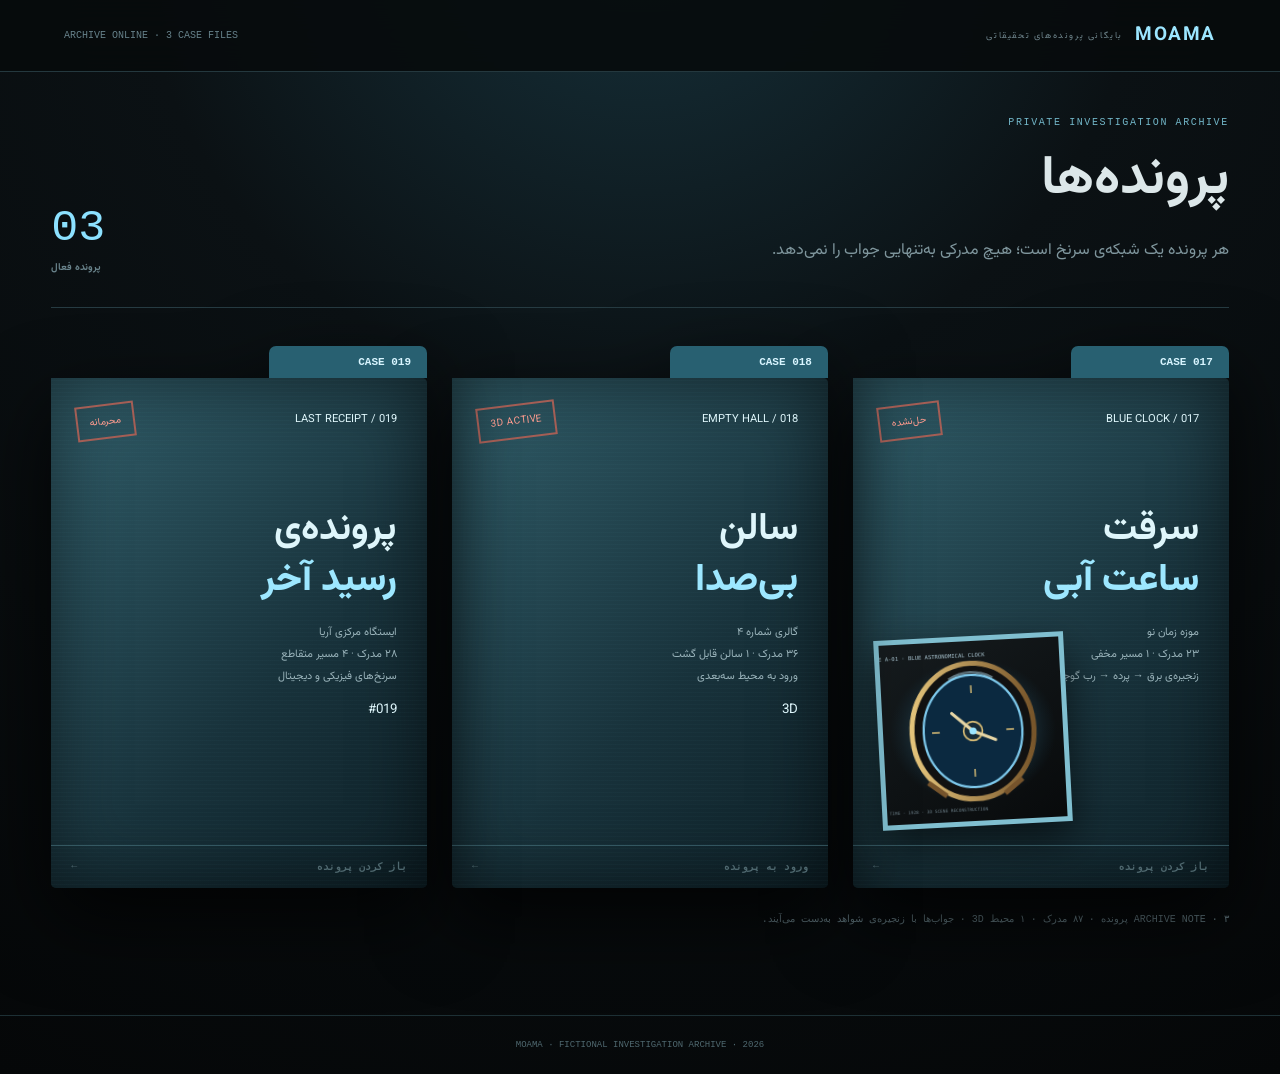
==== commit 4e8ef87f: "Expand archive to three connected investigation cases" ====
--- a/index.html
+++ b/index.html
@@ -1 +1 @@
-<!doctype html><html lang="fa" dir="rtl"><head><meta charset="utf-8"><meta name="viewport" content="width=device-width,initial-scale=1"><title>MOAMA — پرونده 017</title><link rel="stylesheet" href="assets/css/style.css"></head><body><header class="topbar"><div class="brand"><b>MOAMA</b><small>بایگانی پرونده‌های تحقیقاتی</small></div><span>ARCHIVE ONLINE · CASE 017 ACTIVE</span></header><main class="app"><section id="archive" class="view active"><div class="archive-head"><div><p class="eyebrow">PRIVATE INVESTIGATION ARCHIVE</p><h1>پرونده‌ها</h1><p>پرونده‌های طبقه‌بندی‌شده، تصاویر، ویدیوهای بازسازی‌شده و شواهد دیجیتال.</p></div><strong class="archive-counter"><b>01</b><small> پرونده فعال</small></strong></div><div class="folders"><button class="folder-card" data-open="case"><div class="folder-tab">CASE 017</div><div class="folder-cover"><i>محرمانه</i><small>017 / ACTIVE</small><h2>سرقت<br><em>ساعت آبی</em></h2><p>آخرین ثبت: 02:17<br>محل: موزه زمان نو<br>وضعیت: حل‌نشده</p><img src="assets/images/clock-heist.svg" alt="ساعت آبی"><footer><b>پرونده فعال</b> باز کردن پوشه ←</footer></div></button></div><div class="archive-note">CASE NOTE · ۱ پرونده · ۲۳ مدرک · ۳ دوربین · ۱ پاسخ نهایی</div></section><section id="case" class="view"><div class="case-toolbar"><button data-open="archive">← بایگانی</button><span>CASE 017 / INVESTIGATION MODE</span><b>TOP SECRET</b></div><div class="case-header"><div><p class="eyebrow">CASE FILE / 017</p><h1>سرقت «ساعت آبی»</h1><p>ساعت نجومی آبی، قطعه‌ی اصلی نمایشگاه «زمان و نور»، درست ۲۳ دقیقه قبل از باز شدن موزه ناپدید شده است. هیچ شیشه‌ای شکسته نیست، سیستم هشدار خاموش نشده و در خروجی اصلی هم باز نشده است.</p></div><div class="case-id">STATUS<strong>UNSOLVED</strong><small>آخرین ثبت پرونده · 09:12</small></div></div><div class="case-layout"><aside class="case-nav"><b>CASE 017 · ابزار تحقیق</b><button data-open="overview">01 · نمای کلی</button><button data-open="report">02 · گزارش حادثه</button><button data-open="cctv">03 · دوربین‌های 3D</button><button data-open="map">04 · نقشه موزه</button><button data-open="evidence">05 · اتاق مدارک</button><button data-open="timeline">06 · خط زمانی</button><button data-open="access">07 · کارت‌های ورود</button><button data-open="messages">08 · پیام‌ها</button><button data-open="people">09 · مظنونان</button><button data-open="digital">10 · آزمایش دیجیتال</button><button class="final" data-open="solve">11 · پاسخ نهایی</button></aside><div class="case-content"><section id="overview" class="case-view active"><div class="overview"><article class="paper"><small>CASE 017 / FIELD NOTE</small><h2>ماجرا چیست؟</h2><p>ساعت آبی، یک ساعت نجومی دست‌ساز متعلق به سال ۱۹۲۸، در ویترین شماره ۷ موزه زمان نو نگهداری می‌شد. ساعت ۰۱:۵۴ سیستم ویترین یک بازشدن کوتاه را ثبت کرد؛ ساعت ۰۲:۰۱ دوربین راهروی شرقی یک فریم غیرعادی گرفت؛ و ساعت ۰۲:۱۷ موجودی ویترین صفر شد.</p><p>درِ اصلی موزه باز نشده. هیچ هشدار حرکتی ثبت نشده. تنها چیزی که از اتاق باقی مانده، یک دستکش پارچه‌ای آبی، یک کارت ورود با دسترسی مخصوص و یک بازتاب عجیب در دوربین است.</p><blockquote>«اگر مسیر ورود غیرممکن به نظر می‌رسد، اول مسیر خروج را پیدا کن.»</blockquote><b>بازرس پرونده · واحد تحقیقات ویژه MOAMA</b></article><div><figure class="photo-card"><span>OBJECT / BLUE CLOCK</span><img src="assets/images/clock-heist.svg" alt="ساعت آبی"><figcaption>مدرک A-01 · ساعت نجومی آبی</figcaption></figure><div class="stat-panel"><b>وضعیت پرونده</b><span>۳ مظنون</span><span>۳ دوربین</span><span>۹ لاگ دیجیتال</span><span>۱ مسیر مخفی</span></div></div></div><div class="clues"><b>سرنخ‌های اصلی</b><span>01:54 ویترین</span><span>02:01 بازتاب</span><span>02:17 موجودی</span><span>کارت سطح S</span><span>دستکش آبی</span></div><div class="quick-grid"><button data-open="cctv"><b>◉ دوربین‌های 3D</b><small>سه زاویه بازسازی‌شده</small></button><button data-open="map"><b>⌖ نقشه موزه</b><small>مسیر مخفی و نقاط کلیدی</small></button><button data-open="digital"><b>⌘ شواهد دیجیتال</b><small>لاگ‌های ورود و سیستم</small></button><button data-open="evidence"><b>▣ اتاق مدارک</b><small>مدرک‌ها را کنار هم بچین</small></button></div></section><section id="report" class="case-view"><div class="view-title"><div><p class="eyebrow">DOCUMENT 017-A</p><h2>گزارش حادثه</h2></div><span>VERIFIED COPY</span></div><article class="paper large"><small>INCIDENT REPORT · NIGHT SHIFT</small><p>ساعت ۰۱:۵۴:۲۲ سنسور ویترین شماره ۷ برای ۱.۸ ثانیه وضعیت OPEN را ثبت کرد. سیستم ضدسرقت هیچ هشدار صوتی صادر نکرد.</p><p>ساعت ۰۲:۰۱:۱۱ دوربین راهروی شرقی برای یک فریم بازتابی ثبت کرده که در آن، درِ خدماتی انتهای راهرو نیمه‌باز دیده می‌شود؛ در حالی که سنسور در، OPEN ثبت نکرده است.</p><p>ساعت ۰۲:۱۷:۰۰ سیستم موجودی، شیء A-01 را MISSING اعلام کرد.</p><p>تمامی این رویدادها در حالی رخ داده‌اند که برق، شبکه و سیستم امنیتی بدون قطعی کار می‌کرده‌اند.</p><div class="document-stamp">CHAIN OF CUSTODY · VERIFIED</div></article></section><section id="cctv" class="case-view"><div class="view-title"><div><p class="eyebrow">CCTV RECONSTRUCTION LAB</p><h2>دوربین‌های 3D</h2></div><span>3 ANGLES · SYNTHETIC RECONSTRUCTION</span></div><p class="section-intro">این تصاویر، بازسازی سه‌بعدی صحنه بر اساس فریم‌های پرونده هستند؛ هر دوربین یک تکه از مسیر را نشان می‌دهد.</p><div class="cctv-grid"><article class="cctv-card"><div class="cctv-screen"><img src="assets/images/cctv-gallery-3d.svg" alt="بازسازی سه بعدی دوربین گالری"><div class="scanline"></div><b>CAM-01 · GALLERY</b><span>02:00:48 REC ●</span><i>3D RECON</i></div><button class="cctv-play" data-cctv="gallery">▶ تحلیل این فریم</button><p>بازسازی سه‌بعدی گالری اصلی. ویترین ۷ در مرکز قاب است و یک سایه در انعکاس شیشه دیده می‌شود.</p></article><article class="cctv-card alert-cam"><div class="cctv-screen"><img src="assets/images/cctv-east-3d.svg" alt="بازسازی سه بعدی راهروی شرقی"><div class="scanline"></div><b>CAM-02 · EAST HALL</b><span>02:01:11 REC ●</span><i>REFLECTION FLAG</i></div><button class="cctv-play" data-cctv="east">▶ تحلیل این فریم</button><p>انعکاس پنجره خدماتی چیزی را نشان می‌دهد که مستقیماً در میدان دید دوربین نیست.</p></article><article class="cctv-card"><div class="cctv-screen"><img src="assets/images/cctv-service-3d.svg" alt="بازسازی سه بعدی راهروی خدماتی"><div class="scanline"></div><b>CAM-03 · SERVICE</b><span>02:16:39 REC ●</span><i>LOW LIGHT</i></div><button class="cctv-play" data-cctv="service">▶ تحلیل این فریم</button><p>دوربین خدماتی لحظه‌ای را ثبت کرده که چراغ انتهای راهرو روشن می‌شود، اما هیچ شخصی در قاب اصلی نیست.</p></article></div><div id="cctv-status" class="tool-status">یک فریم را انتخاب کن تا ارتباط آن با بقیه شواهد نمایش داده شود.</div></section><section id="map" class="case-view"><div class="view-title"><div><p class="eyebrow">SCENE RECONSTRUCTION</p><h2>نقشه سه‌بعدی موزه</h2></div><span>NOT TO SCALE</span></div><div class="map-layout"><div class="map-frame"><img src="assets/images/museum-map-3d.svg" alt="نقشه سه بعدی موزه"></div><aside class="map-notes"><h3>نقاط مهم</h3><p><b>A-01</b> ویترین ساعت آبی</p><p><b>CAM-02</b> راهروی شرقی</p><p><b>S-01</b> درِ خدماتی</p><p><b>L-07</b> آسانسور بار</p><p><b>EXIT</b> خروجی کارکنان</p><hr><small>مسیر آبی، مسیر احتمالی جابه‌جایی شیء است؛ تا زمان بررسی لاگ آسانسور قطعی نیست.</small></aside></div></section><section id="evidence" class="case-view"><div class="view-title"><div><p class="eyebrow">EVIDENCE ROOM</p><h2>اتاق مدارک</h2></div><span>23 ITEMS / 5 CATEGORIES</span></div><div class="evidence-board"><figure class="wide"><img src="assets/images/cctv-east-3d.svg" alt="فریم سه بعدی"><figcaption>A-04 · فریم دوربین · 02:01:11 · REFLECTION</figcaption></figure><article><small>B-11 / GLOVE</small><h3>دستکش آبی</h3><p>الیاف مصنوعی صنعتی؛ مناسب کار با شیشه و فلز. اندازه متوسط.</p><span class="evidence-tag">PHYSICAL</span></article><article><small>C-07 / BADGE</small><h3>کارت ورود سطح S</h3><p>آخرین استفاده: 01:47 · محل: راهروی کارکنان</p><span class="evidence-tag">ACCESS</span></article><article class="dark"><small>D-03 / LIFT LOG</small><h3>آسانسور بار</h3><code>01:52:08 LEVEL-1 → B1<br>01:53:44 DOOR OPEN<br>01:55:01 LEVEL-1</code><span class="evidence-tag">DIGITAL</span></article><article><small>E-09 / MICRO NOTE</small><h3>یادداشت کوچک</h3><p>«چراغ آبی را خاموش نکن.»</p><span class="evidence-tag">HANDWRITING</span></article></div></section><section id="timeline" class="case-view"><div class="view-title"><div><p class="eyebrow">EVENT CORRELATION</p><h2>خط زمانی</h2></div><span>01:30—02:30</span></div><div class="timeline"><p><b>01:42</b> آخرین بازدید نگهبان از سالن</p><p><b>01:47</b> کارت سطح S وارد بخش کارکنان می‌شود</p><p><b>01:52</b> آسانسور بار به طبقه B1 می‌رود</p><p class="alert"><b>01:54:22</b> ویترین ۷ برای ۱.۸ ثانیه باز می‌شود</p><p><b>01:55</b> آسانسور به طبقه اصلی برمی‌گردد</p><p class="alert"><b>02:01:11</b> دوربین شرقی بازتاب غیرعادی ثبت می‌کند</p><p><b>02:16:39</b> چراغ راهروی خدماتی روشن می‌شود</p><p class="alert"><b>02:17:00</b> ساعت آبی در موجودی MISSING می‌شود</p><p><b>02:26</b> اولین کارمند صبح وارد ساختمان می‌شود</p></div></section><section id="access" class="case-view"><div class="view-title"><div><p class="eyebrow">ACCESS CONTROL</p><h2>کارت‌های ورود</h2></div><span>SECURITY DATABASE</span></div><div class="access-grid"><article><b>کیان راد</b><small>مرمت‌گر موزه · LEVEL S</small><code>01:47:03 · STAFF HALL<br>01:52:08 · SERVICE LIFT<br>01:55:01 · STAFF HALL</code><em>مشکوک</em></article><article><b>مهسا نوروزی</b><small>نگهبان شب · LEVEL B</small><code>01:42:18 · MAIN HALL<br>01:43:02 · SECURITY ROOM<br>02:26:11 · MAIN HALL</code><em class="safe">سازگار</em></article><article><b>آرمان توکلی</b><small>مدیر موزه · LEVEL A</small><code>00:58:44 · OFFICE<br>01:10:02 · EXIT<br>01:10:19 · OUTSIDE</code><em class="safe">خارج از بازه</em></article></div></section><section id="messages" class="case-view"><div class="view-title"><div><p class="eyebrow">RECOVERED MESSAGES</p><h2>پیام‌های بازیابی‌شده</h2></div><span>DEVICE EXTRACTION</span></div><div class="chat"><p>01:31 / مهسا → کیان · «چراغ سالن رو بعد از بازدید خاموش کن.»</p><p>01:39 / کیان → مهسا · «امشب آخرین مرحله مرمت رو انجام می‌دم.»</p><p>01:44 / شماره ناشناس → کیان · «فقط چیزی رو جابه‌جا نکن که دوربین می‌بینه.»</p><p class="deleted">01:56 / کیان → شماره ناشناس · [بخشی از پیام بازیابی شده: «آسانسور...»]</p><p>02:12 / کیان → شماره ناشناس · «راه خدماتی بازه.»</p></div></section><section id="people" class="case-view"><div class="view-title"><div><p class="eyebrow">PERSONS OF INTEREST</p><h2>مظنونان</h2></div><span>3 PROFILES</span></div><div class="cards"><article class="suspect"><b>کیان راد</b><small>مرمت‌گر موزه · سطح دسترسی S</small><p>تنها فردی که هم به ویترین، هم آسانسور بار و هم راهروی خدماتی دسترسی مستقیم داشته است.</p><strong>تناقض: زمان ورودش با شروع زنجیره حادثه هم‌پوشانی دارد.</strong></article><article class="suspect"><b>مهسا نوروزی</b><small>نگهبان شب · سطح B</small><p>به سالن دسترسی دارد اما کارت او به بخش خدماتی دسترسی ندارد.</p><strong>تناقض: مسیر ثبت‌شده او با دوربین‌ها سازگار است.</strong></article><article class="suspect"><b>آرمان توکلی</b><small>مدیر موزه · سطح A</small><p>دسترسی مدیریتی دارد اما پیش از شروع زنجیره رویداد از ساختمان خارج شده است.</p><strong>تناقض: زمان خروج با لاگ سیستم تأیید می‌شود.</strong></article></div></section><section id="digital" class="case-view"><div class="view-title"><div><p class="eyebrow">DIGITAL FORENSICS</p><h2>آزمایش دیجیتال</h2></div><span>HASH / LOG / METADATA</span></div><div class="terminal"><div>MOAMA FORENSICS TERMINAL</div><code>$ verify access-chain --case 017<br>[OK] badge: KIYAN-RAD / LEVEL-S<br>[OK] lift: 01:52:08 → B1<br>[OK] display: 01:54:22 OPEN / 1.8s<br>[WARN] cctv-reflection: anomaly@02:01:11<br>[OK] service-light: 02:16:39<br>[MATCH] all events intersect one authorized route</code></div><div class="forensic-grid"><article><b>شبکه</b><span>بدون قطعی</span></article><article><b>دوربین</b><span>۳ فریم مرتبط</span></article><article><b>کارت</b><span>LEVEL S</span></article><article><b>آسانسور</b><span>مسیر B1</span></article></div></section><section id="solve" class="case-view"><div class="final"><small>FINAL ANSWER / CASE 017</small><h2>چه کسی ساعت آبی را دزدید؟</h2><p>فقط <b>نام یک نفر</b> را وارد کن. پاسخ پرونده دقیقاً یک اسم ثابت دارد.</p><input id="answer" autocomplete="off" placeholder="نام مظنون را وارد کن..." maxlength="40"><button class="primary" id="submitAnswer">ثبت پاسخ</button><div id="result"></div></div></section><section id="resolved" class="case-view"><div class="resolution"><span>CASE ANALYSIS COMPLETE</span><div>✓</div><h2>پرونده حل شد.</h2><p>پاسخ درست است. زنجیره‌ی کارت ورود، آسانسور، ویترین و دوربین‌ها همگی به یک نفر می‌رسند.</p><strong>کیان راد</strong><button data-open="archive">بازگشت به بایگانی</button></div></section></div></div></section></main><footer>MOAMA / FICTIONAL INVESTIGATION ARCHIVE · CASE 017 · 2026</footer><script src="assets/js/app.js"></script></body></html>+<!doctype html><html lang="fa" dir="rtl"><head><meta charset="utf-8"><meta name="viewport" content="width=device-width,initial-scale=1"><title>MOAMA — آرشیو پرونده‌ها</title><link rel="stylesheet" href="assets/css/style.css"></head><body><header class="topbar"><div class="brand"><b>MOAMA</b><small>بایگانی پرونده‌های تحقیقاتی</small></div><span>ARCHIVE ONLINE · 3 CASE FILES</span></header><main class="app"><section id="archive" class="view active"><div class="archive-head"><div><p class="eyebrow">PRIVATE INVESTIGATION ARCHIVE</p><h1>پرونده‌ها</h1><p>هر پرونده یک شبکه‌ی سرنخ است؛ هیچ مدرکی به‌تنهایی جواب را نمی‌دهد.</p></div><strong class="archive-counter"><b>03</b><small> پرونده فعال</small></strong></div><div class="folders"><button class="folder-card" data-open="017-main"><div class="folder-tab">CASE 017</div><div class="folder-cover"><i>حل‌نشده</i><small>017 / BLUE CLOCK</small><h2>سرقت<br><em>ساعت آبی</em></h2><p>موزه زمان نو<br>۲۳ مدرک · ۱ مسیر مخفی<br>زنجیره‌ی برق → پرده → رب گوجه</p><img src="assets/images/clock-heist.svg" alt="ساعت آبی"><footer><b>باز کردن پرونده</b> ←</footer></div></button><button class="folder-card" data-open="018-main"><div class="folder-tab">CASE 018</div><div class="folder-cover"><i>3D ACTIVE</i><small>018 / EMPTY HALL</small><h2>سالن<br><em>بی‌صدا</em></h2><p>گالری شماره ۴<br>۳۶ مدرک · ۱ سالن قابل گشت<br>ورود به محیط سه‌بعدی</p><div class="folder-3d">3D</div><footer><b>ورود به پرونده</b> ←</footer></div></button><button class="folder-card" data-open="019-main"><div class="folder-tab">CASE 019</div><div class="folder-cover"><i>محرمانه</i><small>019 / LAST RECEIPT</small><h2>پرونده‌ی<br><em>رسید آخر</em></h2><p>ایستگاه مرکزی آریا<br>۲۸ مدرک · ۴ مسیر متقاطع<br>سرنخ‌های فیزیکی و دیجیتال</p><div class="receipt-mark">#019</div><footer><b>باز کردن پرونده</b> ←</footer></div></button></div><div class="archive-note">ARCHIVE NOTE · ۳ پرونده · ۸۷ مدرک · ۱ محیط 3D · جواب‌ها با زنجیره‌ی شواهد به‌دست می‌آیند.</div></section><section id="017-main" class="view"><div class="case-toolbar"><button data-open="archive">← بایگانی</button><span>CASE 017 / INVESTIGATION MODE</span><b>TOP SECRET</b></div><div class="case-header"><div><p class="eyebrow">CASE FILE / 017</p><h1>سرقت «ساعت آبی»</h1><p>جواب مستقیم نیست: باید از قطعی یک مدار برق به موتور پرده، از پرده به لکه‌ی رب گوجه، از آن به کافه، و از کافه به دوربین برسی.</p></div><div class="case-id">STATUS<strong>UNSOLVED</strong><small>زنجیره‌ی شواهد فعال</small></div></div><div class="case-layout"><aside class="case-nav"><b>CASE 017 · مسیر تحقیق</b><button data-open="017-main">01 · نمای کلی</button><button data-open="017-chain">02 · زنجیره سرنخ</button><button data-open="017-cctv">03 · دوربین‌ها</button><button data-open="017-map">04 · نقشه</button><button data-open="017-evidence">05 · مدارک</button><button data-open="017-people">06 · مظنونان</button><button class="final" data-open="017-solve">07 · پاسخ نهایی</button></aside><div class="case-content"><section class="case-view active" id="017-main"><div class="overview"><article class="paper"><small>CASE 017 / FIELD NOTE</small><h2>قانون این پرونده</h2><p>هیچ مدرکی را به‌عنوان جواب نهایی قبول نکن. بعضی مدارک فقط کلید پیدا کردن مدرک بعدی هستند.</p><blockquote>برق را دنبال کن؛ چیزی که پرده را حرکت داده، شاید چیزی را پنهان کرده باشد.</blockquote><p><b>هدف:</b> نام یک نفر را پیدا کن. برای جواب نهایی باید حداقل چهار اتصال مستقل بسازی.</p></article><div><figure class="photo-card"><span>OBJECT / BLUE CLOCK</span><img src="assets/images/clock-heist.svg" alt="ساعت آبی"><figcaption>A-01 · ویترین ۷</figcaption></figure></div></div><div class="quick-grid"><button data-open="017-chain"><b>⚡ زنجیره سرنخ</b><small>از برق تا رب گوجه</small></button><button data-open="017-cctv"><b>◉ دوربین</b><small>بازتابی که مسیر را کامل می‌کند</small></button><button data-open="017-map"><b>⌖ نقشه</b><small>اتصال نقاط فیزیکی</small></button><button data-open="017-evidence"><b>▣ مدارک</b><small>مدارک را کنار هم بگذار</small></button></div></section><section class="case-view" id="017-chain"><div class="view-title"><div><p class="eyebrow">CHAIN OF EVIDENCE</p><h2>زنجیره‌ای که باید کشف کنی</h2></div><span>7 CONNECTIONS</span></div><div class="chain"><article><b>01 · برق</b><p>مدار C-4 در 01:53 افت ولتاژ داشته؛ این مدار فقط یک مصرف‌کننده غیرضروری دارد.</p><span>← پرده</span></article><article><b>02 · پرده</b><p>موتور پرده‌ی سالن نجوم به C-4 وصل است و در 01:54 برای 1.8 ثانیه حرکت کرده.</p><span>← پشت پرده</span></article><article><b>03 · لکه</b><p>روی لبه‌ی پرده لکه‌ای قرمز پیدا شده؛ آزمایش می‌گوید خون نیست: نشاسته، اسید و گوجه.</p><span>← رب گوجه</span></article><article><b>04 · رب گوجه</b><p>اثر مربوط به رب گوجه‌ی برند کافه‌ی موزه است. ظرف بازشده ساعت 01:31 در اتاق کارکنان ثبت شده.</p><span>← رسید</span></article><article><b>05 · رسید</b><p>رسید با کارت Level-S تطبیق دارد؛ سفارش از اتاق کارکنان ثبت شده، نه سالن.</p><span>← دوربین خدماتی</span></article><article><b>06 · انعکاس</b><p>در انعکاس شیشه، چرخ‌دستی خدماتی دیده می‌شود که در تصویر مستقیم نیست.</p><span>← راهرو S</span></article><article><b>07 · راهرو S</b><p>راهرو S به آسانسور بار می‌رسد. لاگ آسانسور با کارت Level-S یک نفر منطبق است.</p><span>← مظنون نهایی</span></article></div></section><section class="case-view" id="017-cctv"><div class="view-title"><div><p class="eyebrow">CCTV RECONSTRUCTION</p><h2>سه دوربین، یک مسیر</h2></div></div><div class="cctv-grid"><article class="cctv-card"><div class="cctv-screen"><img src="assets/images/cctv-gallery-3d.svg" alt="گالری"><b>CAM-01 · 01:54:18</b><span>REFLECTION</span></div><button class="cctv-play" data-cctv="gallery">▶ تحلیل فریم</button><p>بازتاب پایین شیشه، حرکت پرده را نشان می‌دهد.</p></article><article class="cctv-card"><div class="cctv-screen"><img src="assets/images/cctv-east-3d.svg" alt="راهروی شرقی"><b>CAM-02 · 02:01:11</b><span>HIDDEN ROUTE</span></div><button class="cctv-play" data-cctv="east">▶ تحلیل فریم</button><p>چرخ‌دستی در انعکاس دیده می‌شود، نه در قاب اصلی.</p></article><article class="cctv-card"><div class="cctv-screen"><img src="assets/images/cctv-service-3d.svg" alt="راهروی خدماتی"><b>CAM-03 · 02:16:39</b><span>LOW LIGHT</span></div><button class="cctv-play" data-cctv="service">▶ تحلیل فریم</button><p>چراغ راهروی S روشن می‌شود.</p></article></div><div id="cctv-status" class="tool-status">یک فریم را تحلیل کن.</div></section><section class="case-view" id="017-map"><div class="view-title"><div><p class="eyebrow">SCENE MAP</p><h2>نقشه‌ی مسیر</h2></div></div><div class="map-layout"><div class="map-frame"><img src="assets/images/museum-map-3d.svg" alt="نقشه سه بعدی موزه"></div><aside class="map-notes"><h3>نقاط اتصال</h3><p><b>C-4</b> مدار پرده</p><p><b>C-7</b> کافه کارکنان</p><p><b>S-01</b> راهروی خدماتی</p><p><b>L-07</b> آسانسور بار</p><p><b>A-01</b> ویترین</p></aside></div></section><section class="case-view" id="017-evidence"><div class="view-title"><div><p class="eyebrow">EVIDENCE ROOM</p><h2>مدارک متصل</h2></div></div><div class="evidence-board"><article><small>E-01</small><h3>لاگ برق</h3><code>01:53:44 C-4 VOLTAGE DROP</code></article><article><small>E-02</small><h3>پرده</h3><p>OPEN 1.8s · 01:54:22</p></article><article><small>E-03</small><h3>لکه</h3><p>Tomato / starch / acid · NOT BLOOD</p></article><article><small>E-04</small><h3>رسید کافه</h3><p>01:31 · Staff order · Level-S</p></article><article class="wide"><img src="assets/images/cctv-east-3d.svg" alt="فریم دوربین"><figcaption>انعکاس چرخ‌دستی → راهرو S</figcaption></article><article><small>E-06</small><h3>آسانسور</h3><code>01:52 B1<br>01:55 LEVEL-1</code></article></div></section><section class="case-view" id="017-people"><div class="view-title"><div><p class="eyebrow">PERSONS OF INTEREST</p><h2>مظنونان</h2></div></div><div class="cards"><article class="suspect"><b>کیان راد</b><small>مرمت‌گر موزه · سطح دسترسی S</small><p>تنها فردی که هم به ویترین، هم آسانسور بار و هم راهروی خدماتی دسترسی مستقیم داشته است.</p></article><article class="suspect"><b>مهسا نوروزی</b><small>نگهبان شب · سطح B</small><p>به سالن دسترسی دارد اما کارت او به بخش خدماتی دسترسی ندارد.</p></article><article class="suspect"><b>آرمان توکلی</b><small>مدیر موزه · سطح A</small><p>پیش از شروع زنجیره رویداد از ساختمان خارج شده است.</p></article></div></section><section class="case-view" id="017-solve"><div class="final"><small>FINAL ANSWER / CASE 017</small><h2>چه کسی ساعت آبی را دزدید؟</h2><p>فقط نام یک نفر را وارد کن.</p><input id="answer" autocomplete="off" placeholder="نام مظنون را وارد کن..." maxlength="40"><button class="primary" id="submitAnswer">ثبت پاسخ</button><div id="result"></div></div></section><section id="resolved" class="case-view"><div class="resolution"><span>CASE ANALYSIS COMPLETE</span><div>✓</div><h2>پرونده حل شد.</h2><strong>کیان راد</strong><p>زنجیره‌ی کارت ورود، آسانسور، ویترین و دوربین‌ها همگی به یک نفر می‌رسند.</p><button data-open="archive">بازگشت به بایگانی</button></div></section></div></div></section><section id="018-main" class="view"><div class="case-toolbar"><button data-open="archive">← بایگانی</button><span>CASE 018 / SILENT HALL</span><b>3D ACTIVE</b></div><div class="case-header"><div><p class="eyebrow">CASE FILE / 018</p><h1>سالن بی‌صدا</h1><p>تنها پرونده‌ی MOAMA که باید واقعاً داخل صحنه بگردی. وارد سالن سه‌بعدی شو، راه برو، زاویه دیدت را تغییر بده و سرنخ‌هایی را پیدا کن که در نمای عادی پرونده دیده نمی‌شوند.</p></div></div><div class="case-layout"><aside class="case-nav"><b>CASE 018</b><button data-open="018-main">01 · نمای کلی</button><button data-open="018-clues">02 · سرنخ‌ها</button><button data-open="018-people">03 · مظنونان</button><button class="final" data-open="018-solve">04 · پاسخ نهایی</button></aside><div class="case-content"><section class="case-view active" id="018-main"><article class="paper"><h2>ورود به محیط سه‌بعدی</h2><p>کل سالن قابل گشتن است. با <b>WASD</b> حرکت کن، با ماوس نگاه کن و روی نقاط درخشان کلیک کن. همه‌ی سرنخ‌ها جلوی چشمت نیستند.</p><a class="primary link-button" href="3d/#018">ورود به سالن 3D ←</a><p class="tiny-note">مسیر: <b>/3d#018</b> · هیچ پرونده‌ی دیگری 3D ندارد.</p></article></section><section class="case-view" id="018-clues"><div class="view-title"><div><p class="eyebrow">COLLECTED CLUES</p><h2>سرنخ‌های پیدا شده</h2></div></div><div id="clues018" class="tool-status">سرنخ‌ها در محیط 3D جمع می‌شوند.</div></section><section class="case-view" id="018-people"><div class="cards"><article><b>نیما سهرابی</b><small>طراح نمایشگاه</small><p>کلید فنی سالن را داشته.</p></article><article><b>رها نادری</b><small>راهنمای شب</small><p>در راهروی شرقی دیده شده.</p></article><article><b>سام مرادی</b><small>تکنسین نور</small><p>به تابلو برق دسترسی داشته.</p></article></div></section><section class="case-view" id="018-solve"><div class="final"><small>FINAL ANSWER / CASE 018</small><h2>بعد از گشتن سالن، نام فرد را وارد کن</h2><input id="answer018" autocomplete="off" placeholder="نام کامل"><button id="submit018" class="primary">بررسی پاسخ</button><div id="result018"></div></div></section></div></div></section><section id="019-main" class="view"><div class="case-toolbar"><button data-open="archive">← بایگانی</button><span>CASE 019 / LAST RECEIPT</span><b>CLASSIFIED</b></div><div class="case-header"><div><p class="eyebrow">CASE FILE / 019</p><h1>پرونده‌ی «رسید آخر»</h1><p>یک کیف در ایستگاه مرکزی آریا پیدا شده؛ داخلش فقط یک رسید مچاله، یک بلیت نیم‌سوخته و شماره‌ای روی کاغذ است. هر مدرک به مدرک بعدی اشاره می‌کند.</p></div></div><div class="case-layout"><aside class="case-nav"><b>CASE 019</b><button data-open="019-main">01 · نمای کلی</button><button data-open="019-chain">02 · زنجیره مدارک</button><button data-open="019-people">03 · مظنونان</button><button class="final" data-open="019-solve">04 · پاسخ نهایی</button></aside><div class="case-content"><section class="case-view active" id="019-main"><article class="paper"><h2>پرونده از یک رسید شروع می‌شود</h2><p>روی رسید فقط «22:14 / سکو 3 / چای» دیده می‌شود. شماره‌ی ترمینال، سرنخ بعدی است.</p><blockquote>یک مدرک ممکن است فقط آدرس مدرک بعدی باشد.</blockquote></article></section><section class="case-view" id="019-chain"><div class="view-title"><div><p class="eyebrow">EVIDENCE CHAIN</p><h2>زنجیره‌ی رسید</h2></div></div><div class="chain"><article><b>رسید → ترمینال</b><p>شماره‌ی دستگاه، به بایگانی فروشنده می‌رسد.</p></article><article><b>ترمینال → بلیت</b><p>بلیت نیم‌سوخته زمان خروج را مشخص می‌کند.</p></article><article><b>بلیت → سکو</b><p>سکو، دوربین مناسب را مشخص می‌کند.</p></article><article><b>سکو → کیف</b><p>کیف در تصویر کنار یک صندلی دیده می‌شود.</p></article><article><b>کیف → شماره</b><p>شماره روی کاغذ، پرونده‌ی تعمیرات یک دستگاه را باز می‌کند.</p></article></div></section><section class="case-view" id="019-people"><div class="cards"><article><b>یوسف کریمی</b><small>فروشنده</small><p>به ترمینال دسترسی داشته.</p></article><article><b>نگار فلاح</b><small>کارمند ایستگاه</small><p>در سکو 3 شیفت داشته.</p></article><article><b>داریوش کاظمی</b><small>تکنسین</small><p>پرونده تعمیرات دستگاه را ثبت کرده.</p></article></div></section><section class="case-view" id="019-solve"><div class="final"><small>FINAL ANSWER / CASE 019</small><h2>نام فرد را وارد کن</h2><input id="answer019" autocomplete="off" placeholder="نام کامل"><button id="submit019" class="primary">بررسی پاسخ</button><div id="result019"></div></div></section></div></div></section></main><footer>MOAMA · FICTIONAL INVESTIGATION ARCHIVE · 2026</footer><script src="assets/js/app.js"></script></body></html>
--- a/assets/css/style.css
+++ b/assets/css/style.css
@@ -1,2 +1 @@
-@import url('https://fonts.googleapis.com/css2?family=Vazirmatn:wght@400;500;600;700;800&display=swap');
-*{box-sizing:border-box}html{scroll-behavior:smooth}body{margin:0;background:#0d0e0d;color:#ded9ce;font-family:Vazirmatn,Tahoma,sans-serif;background-image:radial-gradient(circle at 50% -10%,#302c24 0,#121310 42%,#090a09 100%);min-height:100vh}.grain{position:fixed;inset:0;pointer-events:none;opacity:.035;background-image:url("data:image/svg+xml,%3Csvg xmlns='http://www.w3.org/2000/svg' width='160' height='160'%3E%3Cfilter id='n'%3E%3CfeTurbulence type='fractalNoise' baseFrequency='.8' numOctaves='4'/%3E%3C/filter%3E%3Crect width='100%25' height='100%25' filter='url(%23n)'/%3E%3C/svg%3E");z-index:20}.topbar{height:72px;display:flex;align-items:center;justify-content:space-between;padding:0 5vw;border-bottom:1px solid #302f2a;background:#0b0c0be8;backdrop-filter:blur(14px);position:sticky;top:0;z-index:10}.brand{display:flex;align-items:center;gap:12px;letter-spacing:.1em}.brand b{font-size:18px}.brand small{display:block;color:#77756f;font-size:9px;letter-spacing:0}.topbar>span{font:10px monospace;color:#79766d}.app{width:min(1220px,92%);margin:auto;padding:48px 0 90px}.view{display:none;animation:in .35s ease}.view.active{display:block}@keyframes in{from{opacity:0;transform:translateY(10px)}to{opacity:1;transform:none}}.eyebrow{font:10px monospace;letter-spacing:.16em;color:#8f897d;margin:0 0 10px}.archive-head{display:flex;justify-content:space-between;align-items:end;border-bottom:1px solid #36342f;padding-bottom:28px;margin-bottom:38px}.archive-head h1{font-size:54px;margin:0 0 6px}.archive-head p:not(.eyebrow){color:#85827a}.archive-counter{font:11px monospace;text-align:left;color:#777}.archive-counter strong{display:block;font-size:42px;color:#c2b08a;line-height:1}.archive-counter small{font-size:10px}.folders{display:grid;grid-template-columns:repeat(3,1fr);gap:25px}.folder-card{border:0;background:none;text-align:right;font-family:inherit;color:inherit;padding:0;cursor:pointer;filter:drop-shadow(0 30px 35px #0008);transition:.3s}.folder-card:hover{transform:translateY(-7px) rotate(-.4deg);filter:drop-shadow(0 35px 45px #000b)}.folder-tab{width:42%;padding:10px 16px;background:#9b8051;color:#17140f;font:bold 11px monospace;border-radius:7px 7px 0 0}.folder-cover{position:relative;min-height:510px;padding:30px;background:linear-gradient(135deg,#aa8e5c,#8a6f45 55%,#765d3a);color:#1e1b15;border-radius:0 5px 5px 5px;overflow:hidden;box-shadow:inset 0 0 45px #4c351d55}.folder-cover:before{content:"";position:absolute;inset:0;background:repeating-linear-gradient(0deg,#fff0 0 3px,#0000000b 4px)}.folder-cover>i{position:absolute;top:26px;left:25px;border:2px solid #6c382e;color:#65362d;padding:8px 12px;font-style:normal;font-size:10px;transform:rotate(-7deg)}.folder-cover>small{font:11px monospace}.folder-cover h2{font-size:38px;line-height:1.35;margin:75px 0 15px}.folder-cover h2 em{font-style:normal;font-weight:800}.folder-cover p{font-size:11px;line-height:2;color:#51442e}.folder-cover>img{position:absolute;left:25px;bottom:62px;width:170px;height:170px;object-fit:cover;border:7px solid #d8c7a1;background:#1a1a18;transform:rotate(3deg);box-shadow:0 12px 20px #2d1e0d55}.folder-cover footer{position:absolute;bottom:0;right:0;left:0;padding:15px 20px;border-top:1px solid #59472d88;display:flex;justify-content:space-between;font-size:10px;color:#2d261b}.archive-note{margin-top:25px;color:#65625a;font:10px monospace}.archive-note span{color:#a28c62;margin-left:10px}.case-toolbar{display:flex;justify-content:space-between;align-items:center;border-bottom:1px solid #302f2b;padding-bottom:18px;color:#706e67;font:10px monospace}.case-toolbar button,.case-toolbar b{background:none;border:0;color:#a29b8e;font:inherit;cursor:pointer}.case-toolbar b{border:1px solid #604d39;color:#9c7558;padding:5px 9px}.case-header{display:flex;justify-content:space-between;gap:30px;padding:45px 0 35px}.case-header h1{font-size:45px;margin:0 0 12px}.case-header p:not(.eyebrow){color:#88867f;max-width:650px;line-height:2}.case-id{min-width:150px;border-right:1px solid #37352f;padding-right:20px;font:9px monospace;color:#777}.case-id strong{display:block;color:#b49a6d;font-size:20px;margin:8px 0}.case-id small{color:#555}.case-layout{display:grid;grid-template-columns:205px 1fr;gap:30px}.case-nav{border-left:1px solid #302f2b;padding-left:18px}.case-nav>b{display:block;font-size:11px;color:#b3aa9b;margin-bottom:15px}.case-nav button{display:block;width:100%;padding:11px 5px;border:0;border-bottom:1px solid #262622;background:none;color:#706e68;text-align:right;font-family:inherit;font-size:10px;cursor:pointer;transition:.2s}.case-nav button:hover,.case-nav button.final,.case-nav button.active{color:#d0bd96;background:#181915}.case-content{min-width:0}.case-view{display:none}.case-view.active{display:block}.overview{display:grid;grid-template-columns:1fr 300px;gap:24px}.paper{background:#ded7c8;color:#292722;padding:clamp(25px,4vw,50px);box-shadow:0 25px 45px #0007;line-height:2.15;position:relative}.paper:before{content:"";position:absolute;inset:0;opacity:.05;background:repeating-linear-gradient(0deg,#0000 0 28px,#000 29px)}.paper>*{position:relative}.paper small{font:9px monospace;color:#756e61}.paper h2{font-size:29px;margin:30px 0 20px}.paper p{font-size:14px}.paper blockquote{border-right:3px solid #9b8051;margin:35px 0 15px;padding:12px 18px;color:#665f53;font-family:Georgia,serif}.paper>b{font-size:10px;color:#70695c}.photo-card{margin:0;background:#171816;border:1px solid #3c3a34;padding:10px}.photo-card span{display:block;font:8px monospace;color:#827b6d;padding:5px}.photo-card img{width:100%;display:block;aspect-ratio:4/5;object-fit:cover;filter:grayscale(.2) contrast(1.08)}.photo-card figcaption{font-size:10px;color:#a9a295;padding:11px 5px 5px}.photo-card.scene{margin-top:18px}.photo-card.scene img{aspect-ratio:16/9}.clues{display:flex;gap:10px;align-items:center;flex-wrap:wrap;margin-top:20px;padding:14px;border:1px solid #2d2c28;background:#121311;font-size:10px}.clues span{border:1px solid #403c32;padding:7px 11px;color:#b7aa92}.clues b{color:#756f65}.quick-grid{display:grid;grid-template-columns:repeat(4,1fr);gap:10px;margin-top:14px}.quick-grid button{border:1px solid #34332e;background:#151614;color:#d2c9b9;text-align:right;padding:16px;cursor:pointer;font-family:inherit}.quick-grid button:hover{border-color:#786746;transform:translateY(-2px)}.quick-grid b,.quick-grid small{display:block}.quick-grid small{color:#747169;font-size:9px;margin-top:7px}.view-title{display:flex;justify-content:space-between;align-items:end;border-bottom:1px solid #33312c;padding-bottom:18px;margin-bottom:25px}.view-title h2,.case-view>h2{font-size:30px;margin:0}.view-title span{font:9px monospace;color:#777}.large{max-width:850px;margin:auto}.redacted{background:#2d2a26;color:#ded7c8;padding:15px;font:11px monospace;margin-top:25px}.document-stamp{display:inline-block;margin-top:25px;border:1px solid #806b49;color:#8e7650;padding:7px 12px;font:9px monospace;transform:rotate(-2deg)}.evidence-board{display:grid;grid-template-columns:1.3fr 1fr;gap:18px}.evidence-board figure,.evidence-board article{margin:0;background:#151715;border:1px solid #35342f;padding:16px}.evidence-board figure.wide{grid-row:span 2}.evidence-board figure img{width:100%;display:block}.evidence-board figcaption{padding-top:10px;font:10px monospace;color:#8e887d}.evidence-board article{min-height:170px}.evidence-board article small{font:9px monospace;color:#8c816e}.evidence-board h3{margin:14px 0}.evidence-board article p{font-family:Georgia,serif;font-size:18px;line-height:2;color:#c8bea9}.evidence-board .dark{background:#0b0d0c}.evidence-board code{font:11px monospace;color:#a9936d;line-height:2}.evidence-tag{display:inline-block;margin-top:12px;padding:4px 7px;border:1px solid #3e3b33;color:#776f61;font:8px monospace}.timeline{border-right:2px solid #37352f;padding-right:25px;margin-right:10px}.timeline p{position:relative;border-bottom:1px solid #292823;padding:15px 0;margin:0;color:#9d9a91}.timeline p:before{content:"";position:absolute;right:-31px;top:20px;width:8px;height:8px;border:2px solid #777065;border-radius:50%;background:#0d0e0d}.timeline b{display:inline-block;width:80px;color:#b19a72;font:12px monospace}.timeline .alert{color:#c2a879}.cards{display:grid;grid-template-columns:repeat(3,1fr);gap:15px}.cards article{border:1px solid #34332e;background:#151614;padding:25px;min-height:210px}.cards b{display:block;font-size:17px}.cards small{color:#817d74}.cards p{color:#929088;font-size:12px;line-height:2;margin-top:25px}.credibility,.risk{margin-top:18px;padding-top:12px;border-top:1px solid #302f2a;color:#777;font-size:9px}.credibility strong{color:#b99e70;margin-right:5px}.risk{font-family:monospace}.risk.high{color:#a56f5d}.risk.medium{color:#a99469}.risk.low{color:#7f9876}.chat{max-width:760px;display:grid;gap:10px}.chat p{margin:0;background:#171916;border:1px solid #302f2a;padding:15px;font-size:12px;color:#b8b4ab}.chat p:nth-child(even){margin-right:12%;background:#1b1b18}.chat .deleted{opacity:.5;border-style:dashed}.message-meta{display:flex;gap:15px;flex-wrap:wrap;margin-top:18px;color:#66645d;font:9px monospace}.final{max-width:720px;margin:20px auto;padding:45px;border:1px solid #454035;background:linear-gradient(135deg,#171815,#11120f)}.final h2{font-size:34px}.final p{color:#8d8a82;line-height:2}.final textarea{display:block;width:100%;resize:vertical;min-height:150px;margin:25px 0;background:#0b0c0b;border:1px solid #444038;color:#ddd5c6;padding:16px;font:13px Vazirmatn}.primary,.resolution button{border:1px solid #d0bd96;background:#d0bd96;color:#181611;padding:12px 20px;font-family:inherit;font-weight:700;cursor:pointer}.final #result{min-height:25px;margin-top:15px;color:#b79a69;font-size:12px}.resolution{text-align:center;border:1px solid #7d6b4a;padding:70px 30px;background:radial-gradient(circle at 50% 20%,#252116,#11130f)}.resolution>div{font-size:55px;color:#b49a6d;margin:15px}.resolution p{max-width:600px;margin:20px auto 35px;color:#9c988d;line-height:2}.resolution button{background:transparent;color:#b8ae9d;border-color:#4a473f}.cctv-grid{display:grid;grid-template-columns:repeat(3,1fr);gap:15px}.cctv-card{background:#111310;border:1px solid #34352f;padding:12px}.cctv-card.alert-cam{border-color:#66513d}.cctv-screen{position:relative;overflow:hidden;background:#050706;aspect-ratio:16/10;border:1px solid #2f322c}.cctv-screen img{width:100%;height:100%;object-fit:cover;filter:grayscale(1) contrast(1.35) brightness(.7)}.cctv-screen:after{content:"";position:absolute;inset:0;background:repeating-linear-gradient(0deg,#fff0 0 3px,#ffffff08 4px);pointer-events:none}.cctv-screen b,.cctv-screen span,.cctv-screen i{position:absolute;z-index:2;font:9px monospace;color:#c9c6bb}.cctv-screen b{top:9px;right:9px}.cctv-screen span{top:9px;left:9px;color:#b59d71}.cctv-screen i{bottom:9px;right:9px;font-style:normal;color:#8d8b83}.scanline{position:absolute;z-index:3;left:0;right:0;top:0;height:2px;background:#c2b28d55;animation:scan 3s linear infinite}@keyframes scan{to{top:100%}}.cctv-controls{display:flex;justify-content:space-between;gap:8px;align-items:center;padding:12px 0}.cctv-controls button{border:1px solid #4a473e;background:#181a16;color:#c5b89e;padding:8px 10px;font:9px Vazirmatn;cursor:pointer}.cctv-controls small{color:#65645e;font:8px monospace}.cctv-card>p{color:#85837b;font-size:10px;line-height:1.9;margin:5px}.tool-status{margin-top:15px;padding:14px;border:1px dashed #46443d;color:#8d897f;font-size:10px;background:#11130f}.map-layout{display:grid;grid-template-columns:1fr 280px;gap:18px}.map-frame{position:relative;background:#11130f;border:1px solid #35362f;padding:10px;overflow:hidden}.map-frame img{display:block;width:100%;filter:contrast(1.1)}.map-pulse{position:absolute;width:18px;height:18px;border:2px solid #b49a6d;border-radius:50%;left:72%;top:44%;box-shadow:0 0 0 0 #b49a6d66;animation:pulse 1.8s infinite}@keyframes pulse{70%{box-shadow:0 0 0 18px #b49a6d00}}.map-notes{border:1px solid #35362f;background:#151614;padding:22px}.map-notes h3{margin-top:0}.map-notes p{font-size:10px;line-height:1.9;color:#89867e;border-bottom:1px solid #292a25;padding-bottom:10px}.map-notes p b{font:9px monospace;color:#b39b70}.map-notes hr{border:0;border-top:1px solid #34332e;margin:20px 0}.map-notes small{color:#68665f;line-height:1.8}.forensics-grid{display:grid;grid-template-columns:repeat(2,1fr);gap:15px}.forensics-grid article{border:1px solid #34352f;background:#151614;padding:22px;min-height:190px}.forensics-grid b{display:block;margin:8px 0}.forensics-grid small{display:block;color:#77736a;font:9px monospace}.forensics-grid p{color:#89867e;font-size:11px;line-height:2}.file-icon{display:inline-flex;width:42px;height:42px;align-items:center;justify-content:center;border:1px solid #6b5a40;color:#b79d6c;font:10px monospace}.forensics-grid code{display:block;margin-top:20px;padding:12px;background:#0b0d0b;color:#9e8b69;font:9px monospace;line-height:2}.lab-grid{display:grid;grid-template-columns:repeat(4,1fr);gap:15px}.lab-grid article{border:1px solid #34352f;background:#151614;padding:22px;min-height:240px}.lab-icon{font-size:30px;color:#b59a6b;margin-bottom:15px}.lab-grid b{display:block}.lab-grid p{color:#88857d;font-size:10px;line-height:2}.lab-grid span{font:8px monospace;color:#8e7957;border-top:1px solid #302f2a;padding-top:10px;display:block;margin-top:20px}footer{text-align:center;border-top:1px solid #24231f;padding:24px;color:#4f4d47;font:9px monospace}@media(max-width:850px){.folders{grid-template-columns:1fr}.case-layout,.overview,.map-layout{grid-template-columns:1fr}.case-nav{border-left:0;border-bottom:1px solid #302f2b;padding:0 0 10px;display:grid;grid-template-columns:repeat(2,1fr);gap:0}.case-nav>b{grid-column:1/-1}.case-header{display:block}.case-id{border:0;margin-top:20px}.cards,.evidence-board,.cctv-grid,.forensics-grid,.lab-grid{grid-template-columns:1fr}.evidence-board figure.wide{grid-row:auto}.archive-head h1,.case-header h1{font-size:35px}.topbar{padding:0 18px}.topbar>span{display:none}.app{width:94%}.quick-grid{grid-template-columns:repeat(2,1fr)}}+@import url('https://fonts.googleapis.com/css2?family=Vazirmatn:wght@400;500;600;700;800&display=swap');*{box-sizing:border-box}html{scroll-behavior:smooth}body{margin:0;background:#070b0d;color:#dce7e9;font-family:Vazirmatn,Tahoma,sans-serif;background-image:radial-gradient(circle at 50% -10%,#17333d 0,#0b1114 38%,#050708 100%);min-height:100vh}.topbar{height:72px;display:flex;align-items:center;justify-content:space-between;padding:0 5vw;border-bottom:1px solid #24383e;background:#070b0de8;backdrop-filter:blur(16px);position:sticky;top:0;z-index:10}.brand{display:flex;align-items:center;gap:12px;letter-spacing:.1em}.brand b{font-size:19px;color:#9ce6ff}.brand small{color:#6f858c;font-size:9px}.topbar>span{font:10px monospace;color:#66818a}.app{width:min(1250px,92%);margin:auto;padding:45px 0 90px}.view,.case-view{display:none;animation:in .35s ease}.view.active,.case-view.active{display:block}@keyframes in{from{opacity:0;transform:translateY(10px)}to{opacity:1;transform:none}}.eyebrow{font:10px monospace;letter-spacing:.16em;color:#72b6c8;margin:0 0 10px}.archive-head{display:flex;justify-content:space-between;align-items:end;border-bottom:1px solid #263b42;padding-bottom:28px;margin-bottom:38px}.archive-head h1{font-size:54px;margin:0 0 6px}.archive-head p:not(.eyebrow){color:#7f969d}.archive-counter{text-align:left;color:#69838b}.archive-counter b{display:block;font:45px monospace;color:#8ce1ff}.archive-counter small{font-size:10px}.folders{display:grid;grid-template-columns:repeat(3,1fr);gap:25px}.folder-card{border:0;background:none;text-align:right;font-family:inherit;color:inherit;padding:0;cursor:pointer;filter:drop-shadow(0 30px 40px #000b);transition:.3s}.folder-card:hover{transform:translateY(-8px) rotate(-.4deg)}.folder-tab{width:42%;padding:10px 16px;background:#286071;color:#d8f5ff;font:bold 11px monospace;border-radius:7px 7px 0 0}.folder-cover{position:relative;min-height:510px;padding:30px;background:linear-gradient(135deg,#315d69,#18323b 60%,#0e2027);color:#dff6fb;border-radius:0 5px 5px 5px;overflow:hidden;box-shadow:inset 0 0 70px #0008}.folder-cover:before{content:"";position:absolute;inset:0;background:repeating-linear-gradient(0deg,#fff0 0 3px,#7de1ff0b 4px)}.folder-cover>i{position:absolute;top:26px;left:25px;border:2px solid #a45e55;color:#ff9c8f;padding:8px 12px;font-style:normal;font-size:10px;transform:rotate(-7deg)}.folder-cover h2{font-size:38px;line-height:1.35;margin:75px 0 15px}.folder-cover h2 em{font-style:normal;font-weight:800;color:#9de7ff}.folder-cover p{font-size:11px;line-height:2;color:#9ab3ba}.folder-cover img{position:absolute;left:25px;bottom:62px;width:190px;height:190px;object-fit:cover;border:5px solid #80bfd0;box-shadow:0 18px 40px #0009;transform:rotate(-3deg)}.folder-cover footer{position:absolute;bottom:0;right:0;left:0;padding:15px 20px;border-top:1px solid #52808b88;display:flex;justify-content:space-between;font-size:10px}.archive-note{margin-top:25px;color:#60757c;font:10px monospace}.case-toolbar{display:flex;justify-content:space-between;align-items:center;border-bottom:1px solid #263a40;padding-bottom:18px;color:#68818a;font:10px monospace}.case-toolbar button,.case-toolbar b{background:none;border:0;color:#9bb9c1;font:inherit;cursor:pointer}.case-toolbar b{border:1px solid #7b4b44;color:#e89082;padding:5px 9px}.case-header{display:flex;justify-content:space-between;gap:30px;padding:45px 0 35px}.case-header h1{font-size:45px;margin:0 0 12px;color:#e7f7fa}.case-header p:not(.eyebrow){color:#82999f;max-width:700px;line-height:2}.case-id{min-width:160px;border-right:1px solid #294049;padding-right:20px;font:9px monospace;color:#60767d}.case-id strong{display:block;color:#8de0fa;font-size:20px;margin:8px 0}.case-layout{display:grid;grid-template-columns:215px 1fr;gap:30px}.case-nav{border-left:1px solid #294049;padding-left:18px}.case-nav>b{display:block;font-size:11px;color:#a8c3c9;margin-bottom:15px}.case-nav button{display:block;width:100%;padding:12px 5px;border:0;border-bottom:1px solid #18272c;background:none;color:#6e858b;text-align:right;font-family:inherit;font-size:11px;cursor:pointer;transition:.2s}.case-nav button:hover,.case-nav button.active,.case-nav button.final{color:#9be8ff;background:#102027}.case-content{min-width:0}.overview{display:grid;grid-template-columns:1fr 310px;gap:24px}.paper{background:#dce8e8;color:#202b2e;padding:clamp(25px,4vw,50px);box-shadow:0 25px 55px #0008;line-height:2.15;position:relative}.paper:before{content:"";position:absolute;inset:0;opacity:.05;background:repeating-linear-gradient(0deg,#0000 0 28px,#000 29px)}.paper>*{position:relative}.paper small{font:9px monospace;color:#647b82}.paper h2{font-size:29px;margin:30px 0 20px}.paper p{font-size:14px}.paper blockquote{border-right:3px solid #54bddb;margin:35px 0 15px;padding:12px 18px;color:#536970;font-family:Georgia,serif}.photo-card{margin:0;background:#0d1518;border:1px solid #29444d;padding:10px}.photo-card span{display:block;font:8px monospace;color:#7e9ca5;padding:5px}.photo-card img{width:100%;display:block;aspect-ratio:4/3;object-fit:cover}.photo-card figcaption{font-size:10px;color:#a9c0c6;padding:11px 5px 5px}.stat-panel{display:grid;grid-template-columns:1fr 1fr;margin-top:12px;border:1px solid #29444d;background:#0d1518}.stat-panel b,.stat-panel span{padding:11px;border-bottom:1px solid #1e343b;font-size:10px}.stat-panel b{grid-column:1/-1;color:#8ddff8}.clues{display:flex;gap:10px;align-items:center;flex-wrap:wrap;margin-top:20px;padding:14px;border:1px solid #294049;background:#0a1113;font-size:10px}.clues span{border:1px solid #31515b;padding:7px 11px;color:#9bd9e8}.clues b{color:#6e8b93}.quick-grid{display:grid;grid-template-columns:repeat(4,1fr);gap:10px;margin-top:14px}.quick-grid button{border:1px solid #29444d;background:#0d171b;color:#a6cbd4;padding:18px;text-align:right;cursor:pointer}.quick-grid b,.quick-grid small{display:block}.quick-grid small{color:#627c84;margin-top:7px}.view-title{display:flex;justify-content:space-between;align-items:end;border-bottom:1px solid #294049;padding-bottom:18px;margin-bottom:25px}.view-title h2,.case-view>h2{font-size:30px;margin:0}.view-title span{font:9px monospace;color:#66818a}.section-intro{color:#789198;line-height:2}.large{max-width:850px;margin:auto}.document-stamp{margin-top:25px;display:inline-block;border:2px solid #377486;color:#3d91a9;padding:8px 12px;font:10px monospace;transform:rotate(-2deg)}.cctv-grid{display:grid;grid-template-columns:repeat(3,1fr);gap:18px}.cctv-card{border:1px solid #29444d;background:#0c1417;padding:10px;transition:.25s}.cctv-card.selected{border-color:#5ccbea;box-shadow:0 0 30px #39bce522}.cctv-screen{position:relative;overflow:hidden;background:#020506;border:1px solid #29444d}.cctv-screen img{width:100%;display:block;aspect-ratio:16/10;object-fit:cover}.cctv-screen:after{content:"";position:absolute;inset:0;background:linear-gradient(#6de2ff08 50%,#0000 50%);background-size:100% 4px;pointer-events:none}.cctv-screen b,.cctv-screen span,.cctv-screen i{position:absolute;z-index:2;font:9px monospace;color:#bceeff}.cctv-screen b{top:9px;right:9px}.cctv-screen span{bottom:9px;left:9px}.cctv-screen i{bottom:9px;right:9px;color:#ff9a8c;font-style:normal}.cctv-play{width:100%;margin-top:10px;padding:11px;background:#12252c;border:1px solid #315663;color:#9de9ff;cursor:pointer;font-family:inherit}.cctv-card p{color:#71878e;font-size:11px;line-height:2}.tool-status{margin-top:18px;border:1px solid #31505a;background:#0b1518;padding:16px;color:#9acbd6;font-size:11px}.map-layout{display:grid;grid-template-columns:1fr 280px;gap:18px}.map-frame{background:#071014;border:1px solid #31505a;padding:12px;box-shadow:0 20px 50px #0008}.map-frame img{width:100%;display:block}.map-notes{border:1px solid #29444d;background:#0d171a;padding:22px}.map-notes h3{margin-top:0}.map-notes p{font-size:11px;color:#88a2a9;line-height:2}.map-notes b{color:#9de8ff}.map-notes hr{border:0;border-top:1px solid #29444d}.map-notes small{color:#607980;line-height:2}.evidence-board{display:grid;grid-template-columns:1.3fr 1fr;gap:18px}.evidence-board figure,.evidence-board article{margin:0;background:#0d171a;border:1px solid #29444d;padding:16px}.evidence-board figure.wide{grid-row:span 2}.evidence-board figure img{width:100%;display:block}.evidence-board figcaption{padding-top:10px;font:10px monospace;color:#78939b}.evidence-board article{min-height:170px}.evidence-board article small{font:9px monospace;color:#6f8b93}.evidence-board h3{margin:14px 0}.evidence-board article p{font-size:13px;line-height:2;color:#a8bdc2}.evidence-board .dark{background:#060b0d}.evidence-board code{font:11px monospace;color:#85dff8;line-height:2}.evidence-tag{display:inline-block;margin-top:12px;border:1px solid #355863;padding:5px 8px;font:8px monospace;color:#6e9eaa}.timeline{border-right:2px solid #29444d;padding-right:25px;margin-right:10px}.timeline p{position:relative;border-bottom:1px solid #1c2c31;padding:15px 0;margin:0;color:#94a9ae}.timeline p:before{content:"";position:absolute;right:-31px;top:20px;width:8px;height:8px;border:2px solid #5c8996;border-radius:50%;background:#071013}.timeline b{display:inline-block;width:85px;color:#7fdef8;font:12px monospace}.timeline .alert{color:#ff9a8c}.access-grid,.forensic-grid{display:grid;grid-template-columns:repeat(3,1fr);gap:15px}.access-grid article{border:1px solid #29444d;background:#0d171a;padding:22px;position:relative}.access-grid b,.access-grid small,.access-grid code{display:block}.access-grid small{color:#6e858c;margin:8px 0 18px}.access-grid code{font:10px monospace;color:#8bcbd9;line-height:2}.access-grid em{display:inline-block;margin-top:15px;color:#ff9487;font-style:normal;font-size:10px}.access-grid em.safe{color:#83d4ad}.chat{max-width:760px;display:grid;gap:10px}.chat p{margin:0;background:#0e181b;border:1px solid #29444d;padding:15px;font-size:12px;color:#a9c0c5}.chat p:nth-child(even){margin-right:12%;background:#122126}.chat .deleted{opacity:.55;border-style:dashed}.cards{display:grid;grid-template-columns:repeat(3,1fr);gap:15px}.cards article{border:1px solid #29444d;background:#0d171a;padding:25px;min-height:220px}.cards b{display:block;font-size:17px;color:#d6edf2}.cards small{color:#71888f}.cards p{color:#8fa5ab;font-size:12px;line-height:2;margin-top:25px}.suspect strong{display:block;color:#76cfe2;font-size:10px;line-height:2}.terminal{background:#030708;border:1px solid #31515b;padding:22px;box-shadow:inset 0 0 35px #0a222a}.terminal>div{font:10px monospace;color:#6f9da9;border-bottom:1px solid #20353b;padding-bottom:12px;margin-bottom:15px}.terminal code{font:11px monospace;color:#83e4ff;line-height:2}.forensic-grid{grid-template-columns:repeat(4,1fr);margin-top:15px}.forensic-grid article{border:1px solid #29444d;background:#0c1518;padding:20px}.forensic-grid b,.forensic-grid span{display:block}.forensic-grid span{margin-top:8px;color:#73bdce;font:11px monospace}.final{max-width:720px;margin:20px auto;padding:45px;border:1px solid #31515b;background:linear-gradient(135deg,#0e1c20,#080d0f)}.final h2{font-size:34px}.final p{color:#81979d;line-height:2}.final input{display:block;width:100%;margin:25px 0;background:#05090a;border:1px solid #36515a;color:#e1f4f8;padding:16px;font:16px Vazirmatn}.primary,.resolution button{border:1px solid #7fe0fa;background:#7fe0fa;color:#061014;padding:12px 20px;font-family:inherit;font-weight:700;cursor:pointer}.final #result{min-height:25px;margin-top:15px;color:#7fd7ec;font-size:12px}.resolution{text-align:center;border:1px solid #3f8191;padding:70px 30px;background:radial-gradient(circle at 50% 20%,#173640,#080d0f)}.resolution>div{font-size:55px;color:#8ee5ff;margin:15px}.resolution p{max-width:600px;margin:20px auto 20px;color:#9ab1b7;line-height:2}.resolution strong{display:block;font-size:28px;color:#8ee5ff;margin-bottom:30px}.resolution button{background:transparent;color:#a9c5cb;border-color:#3e626b}footer{text-align:center;border-top:1px solid #1d3035;padding:24px;color:#4f686f;font:9px monospace}@media(max-width:850px){.folders{grid-template-columns:1fr}.case-layout,.overview,.map-layout{grid-template-columns:1fr}.case-nav{border-left:0;border-bottom:1px solid #29444d;padding:0 0 10px;display:grid;grid-template-columns:repeat(2,1fr);gap:0}.case-nav>b{grid-column:1/-1}.case-header{display:block}.case-id{border:0;margin-top:20px}.cards,.evidence-board,.cctv-grid,.access-grid,.forensic-grid{grid-template-columns:1fr}.evidence-board figure.wide{grid-row:auto}.quick-grid{grid-template-columns:1fr 1fr}.archive-head h1,.case-header h1{font-size:35px}.topbar{padding:0 18px}.topbar>span{display:none}.app{width:94%}}
